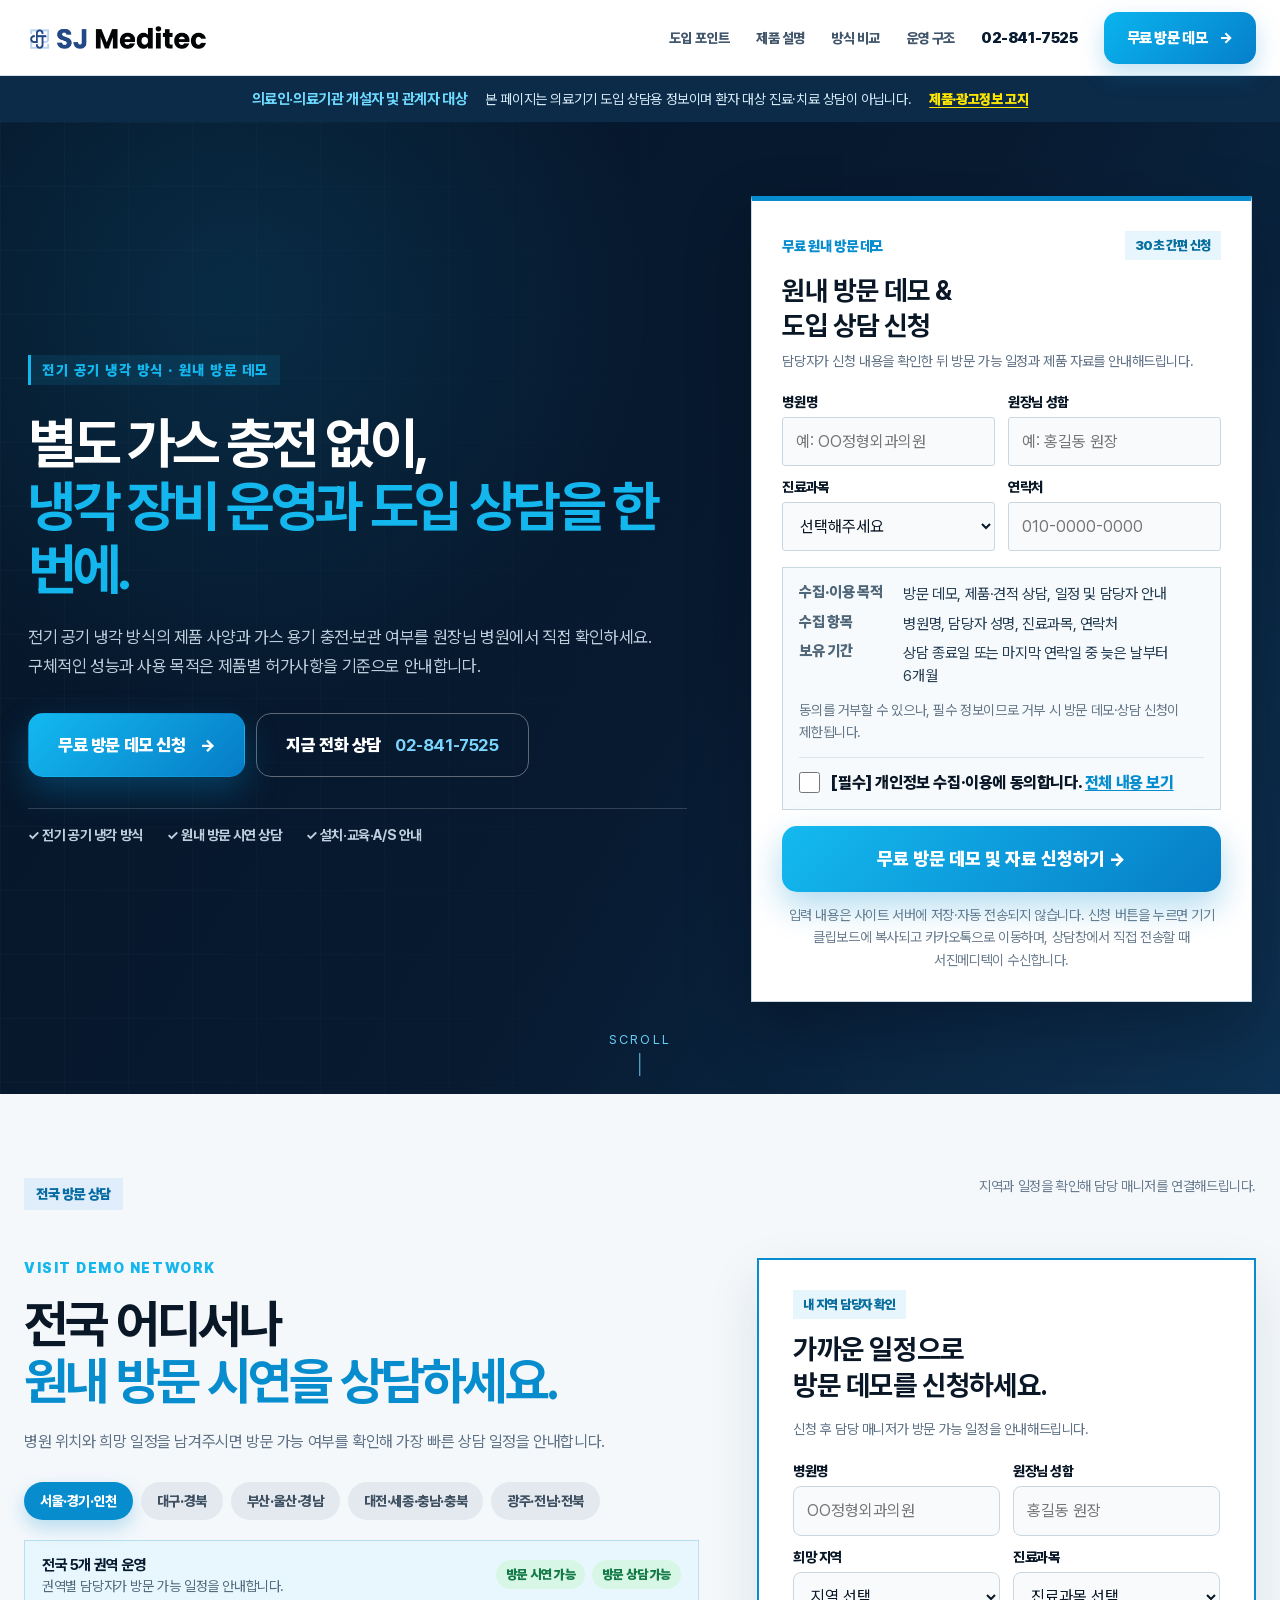
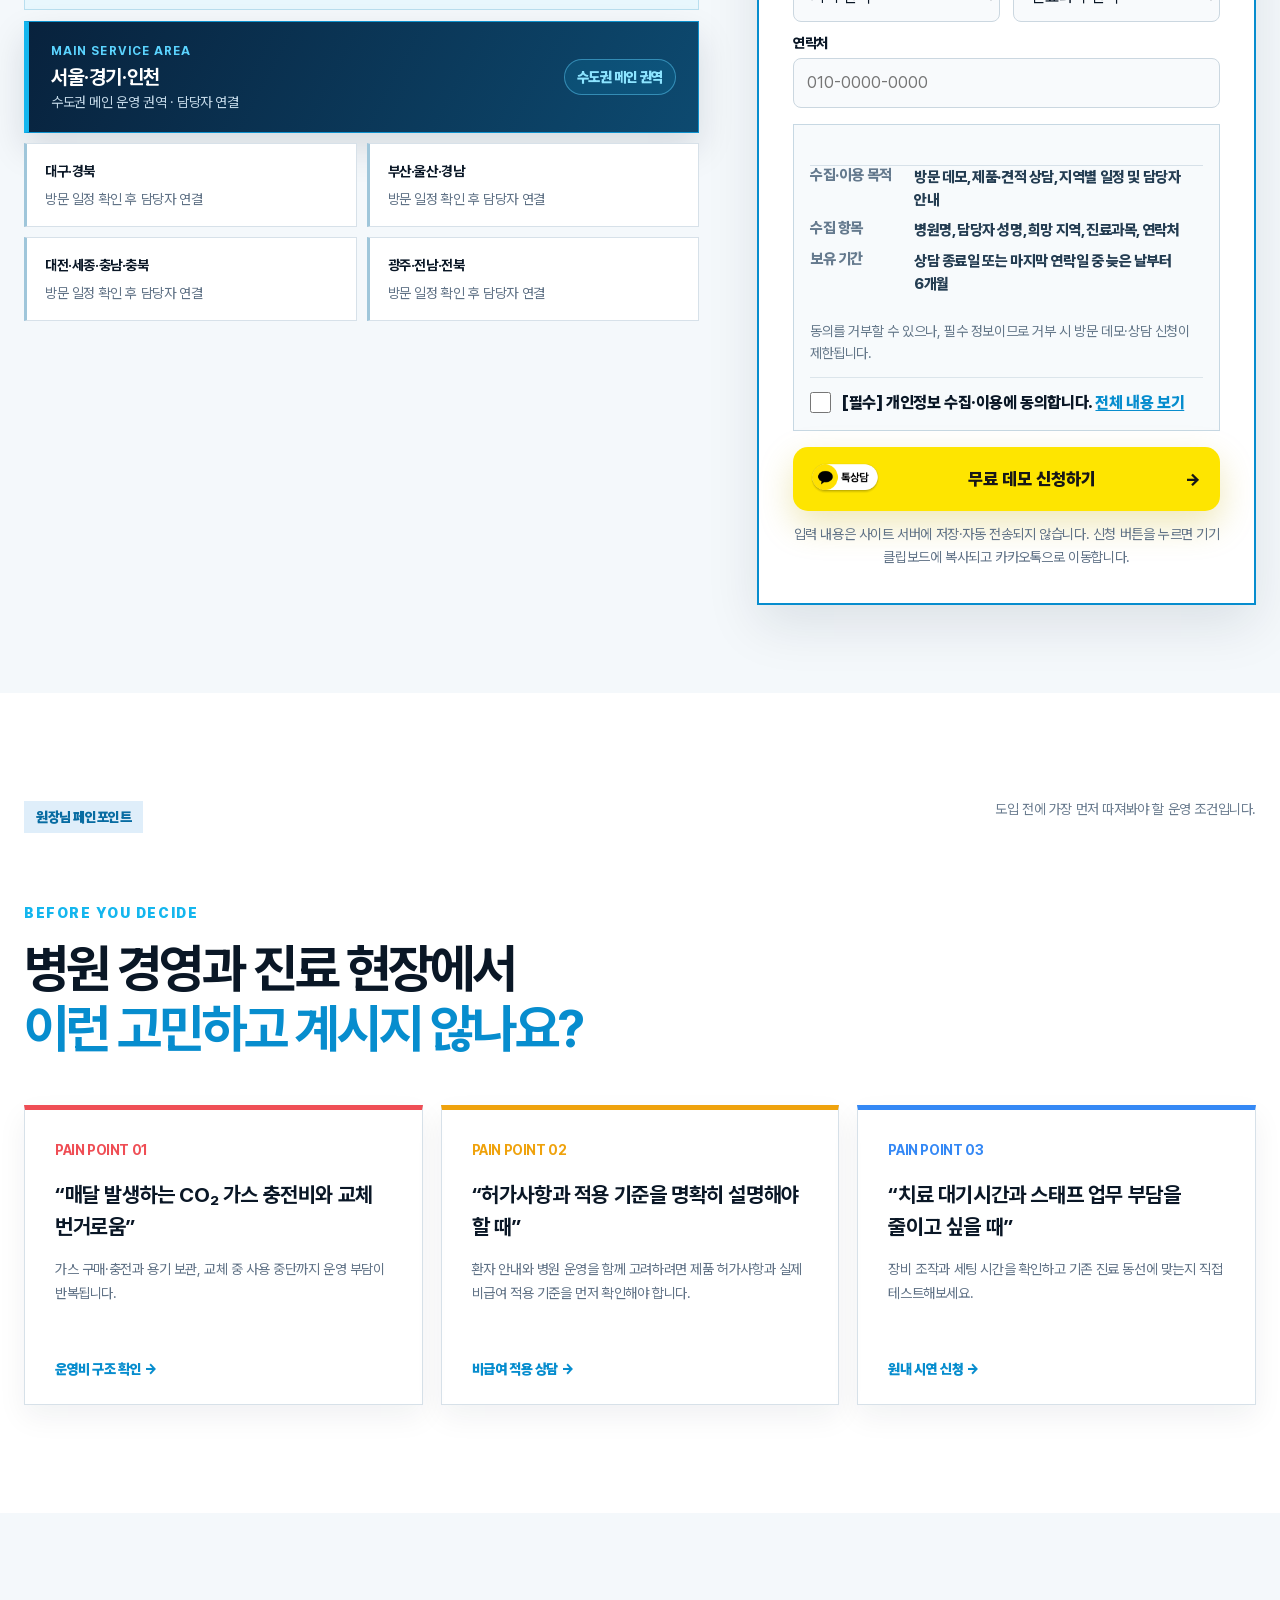
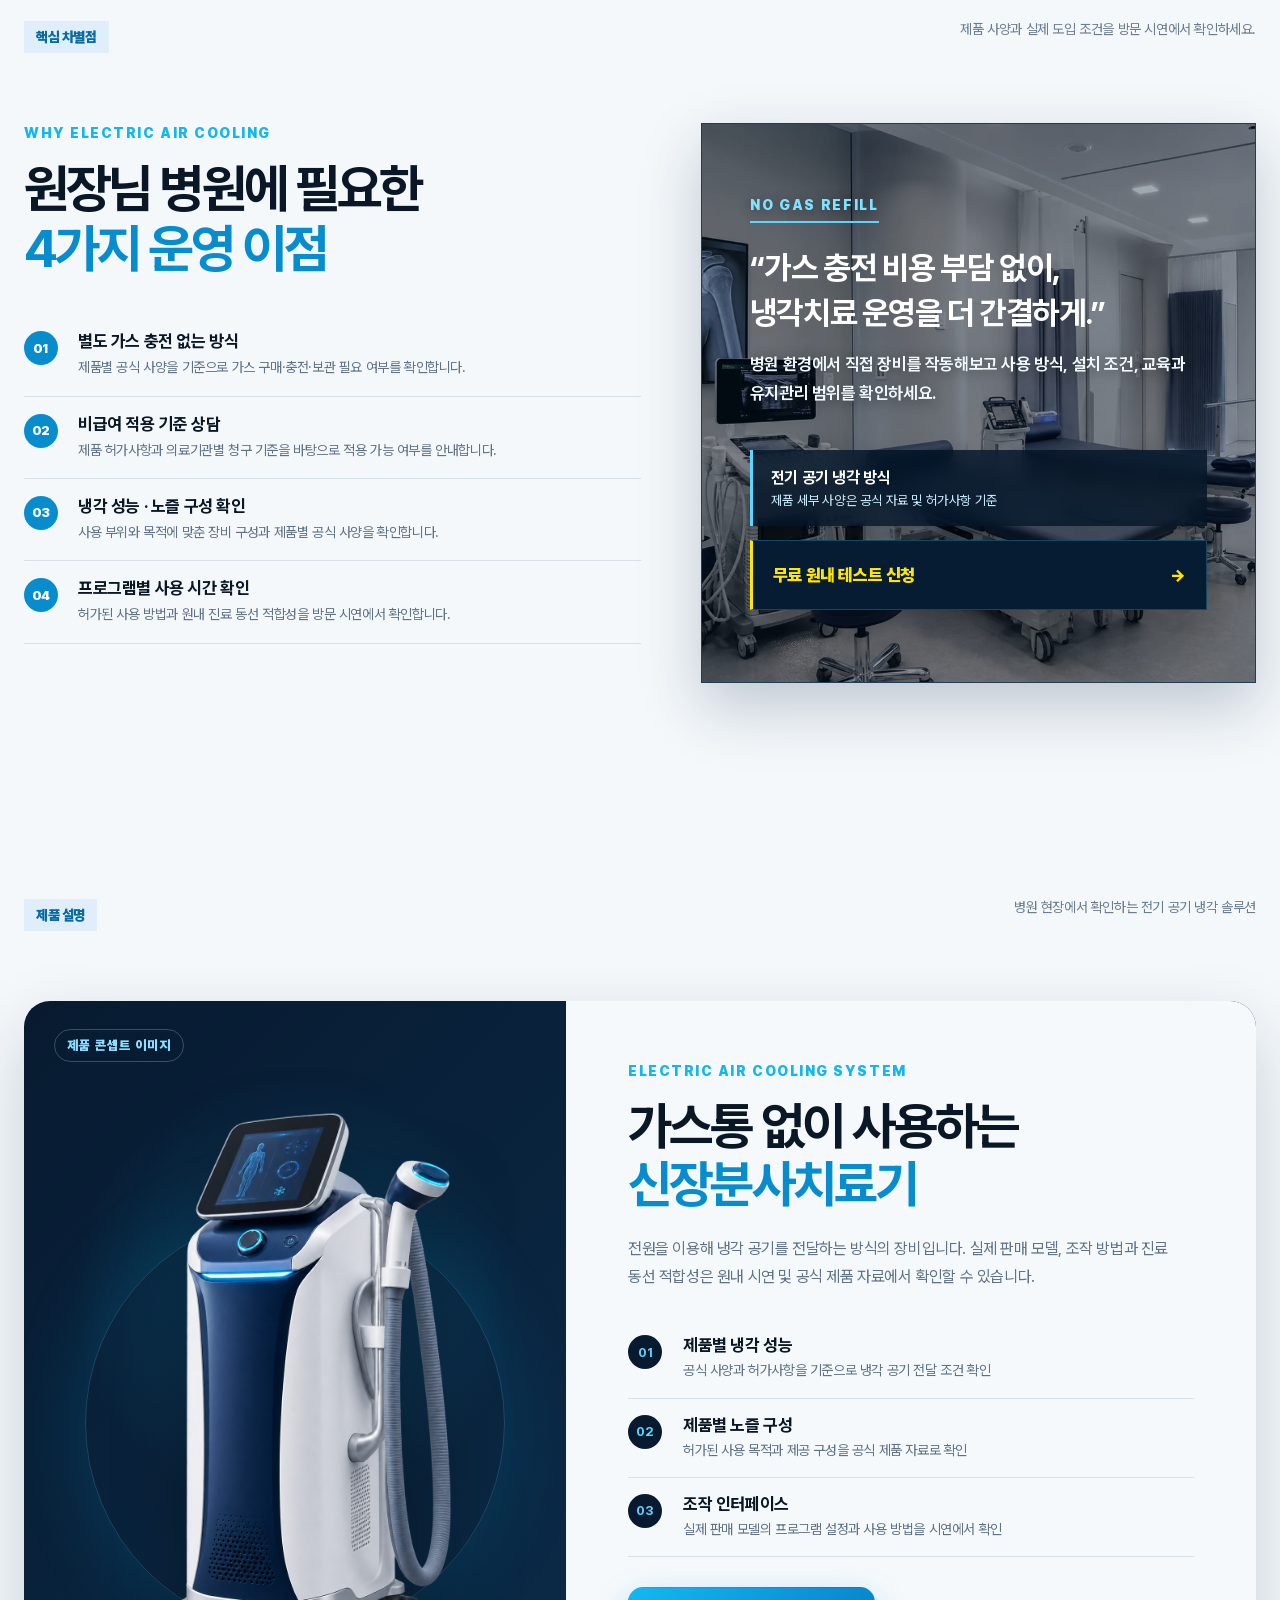
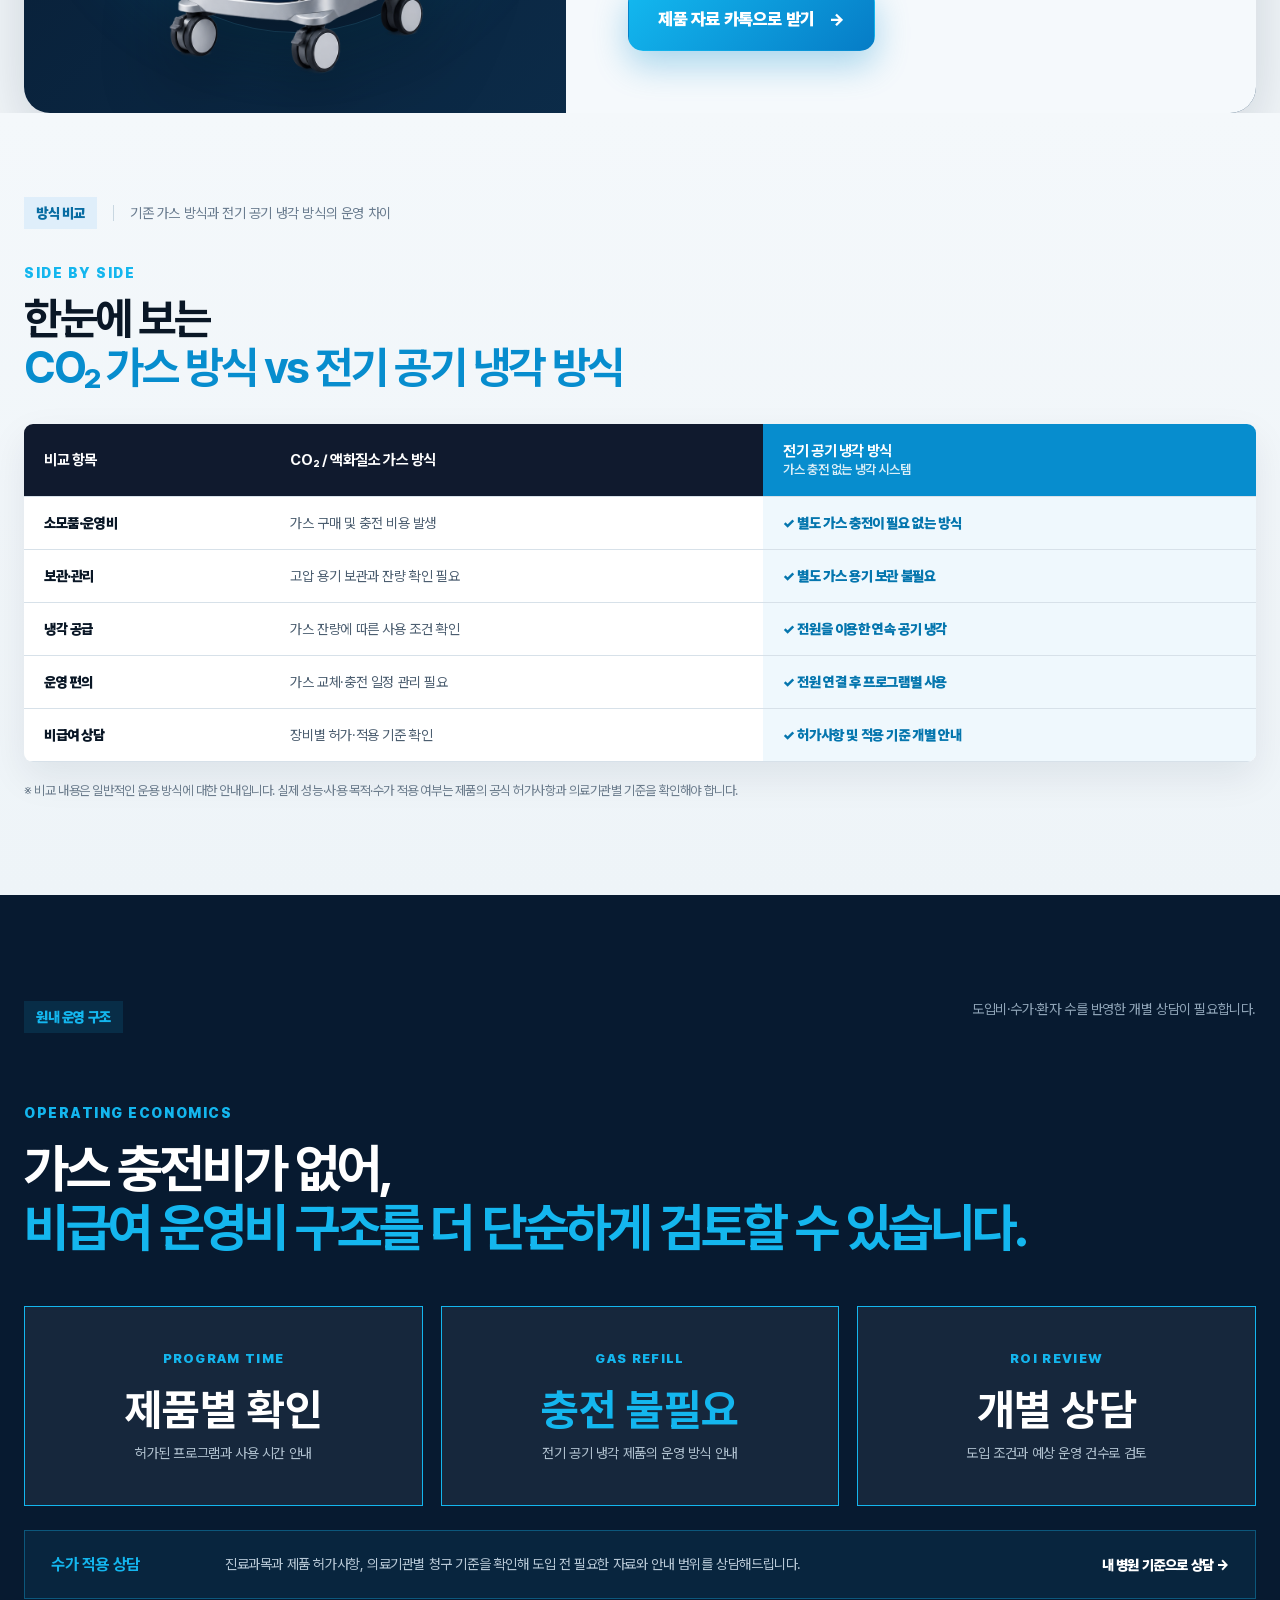
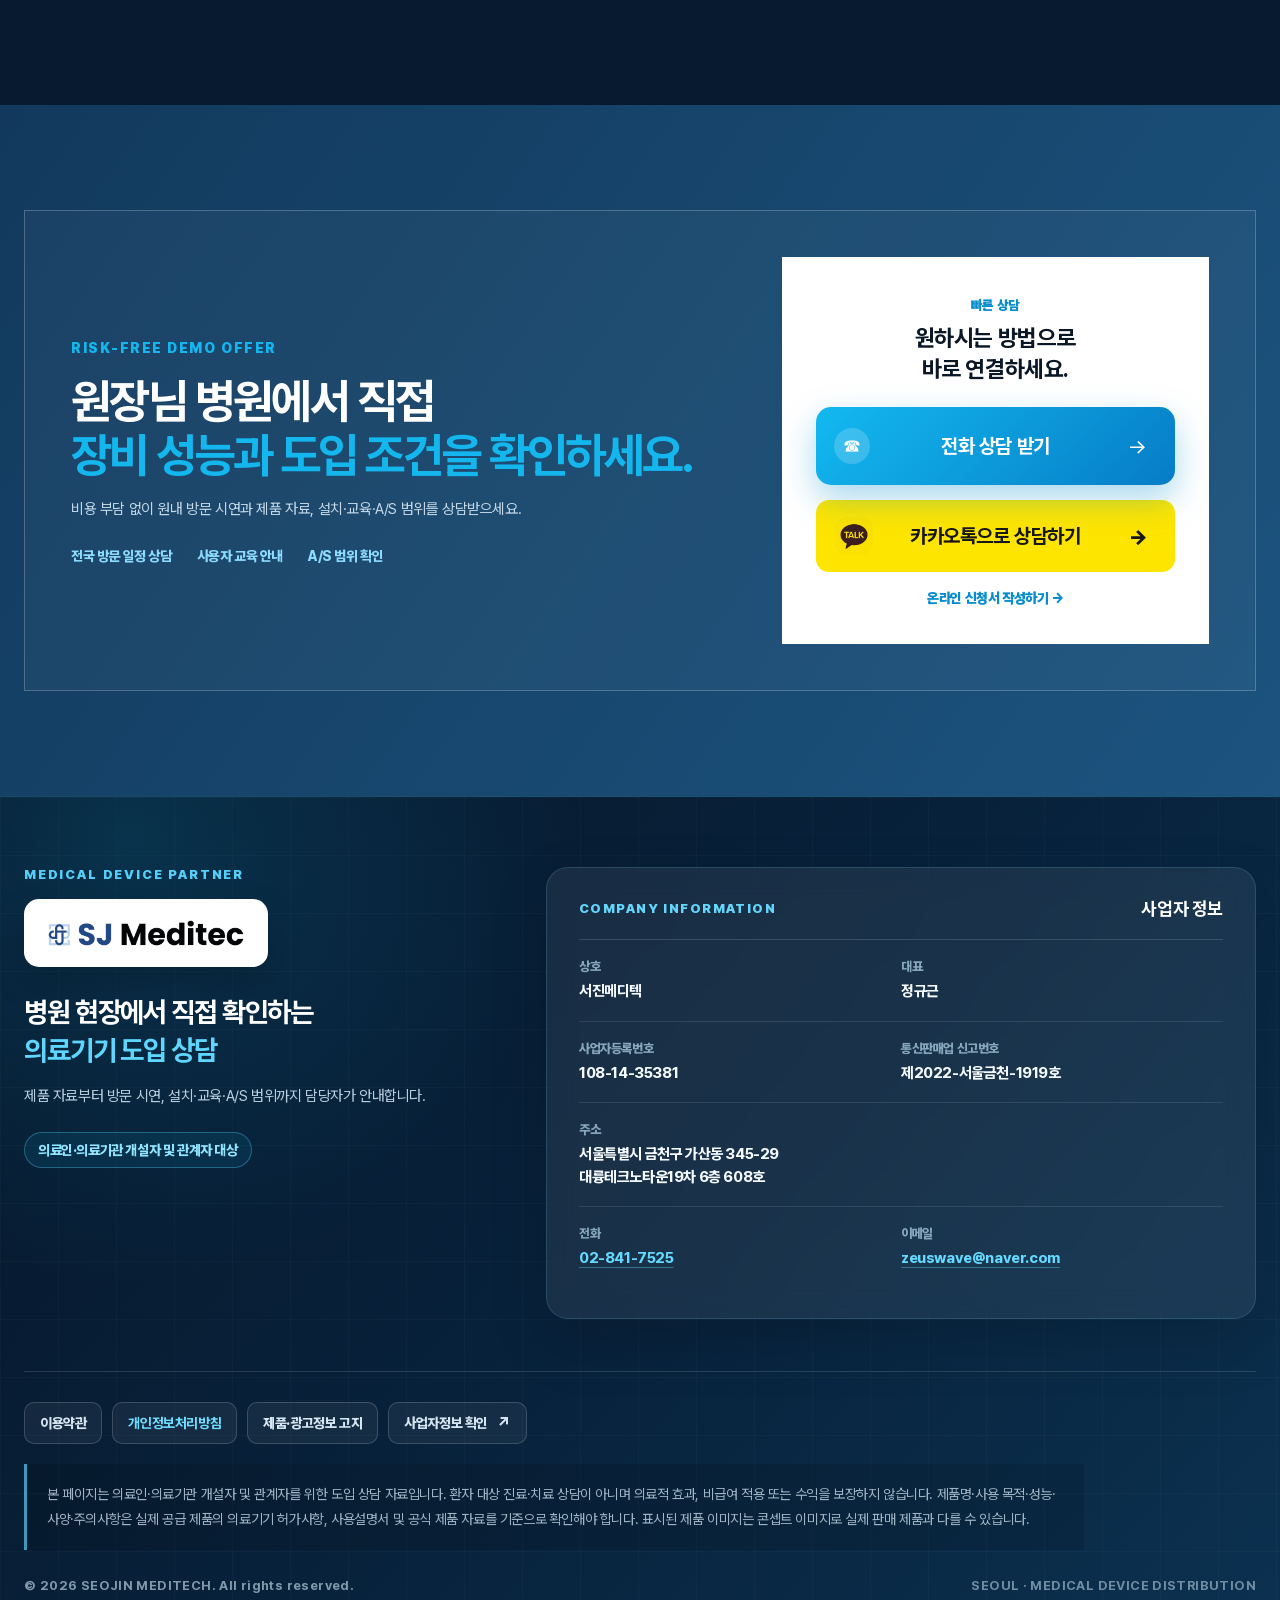
==== index.html @ 141e70c3 "Redesign compliance footer" ====
<!doctype html>
<html lang="ko">
<head>
  <meta charset="utf-8">
  <meta name="viewport" content="width=device-width, initial-scale=1">
  <meta name="referrer" content="no-referrer">
  <meta name="description" content="서진메디텍 신장분사치료기 원내 방문 데모 및 의료기기 도입 상담. 전기 공기 냉각 방식의 제품 사양과 도입 조건을 병원에서 직접 확인하세요.">
  <meta name="theme-color" content="#071a30">
  <title>신장분사치료기 방문 데모 | 서진메디텍</title>
  <link rel="icon" href="assets/logo-mark.png" type="image/png">
  <link rel="stylesheet" href="styles-v2.css?v=20260827-20">
  <script type="application/ld+json">
  {
    "@context": "https://schema.org",
    "@type": "Organization",
    "name": "서진메디텍",
    "alternateName": "SJ Meditec",
    "telephone": "+82-2-841-7525",
    "email": "zeuswave@naver.com",
    "address": {
      "@type": "PostalAddress",
      "streetAddress": "가산동 345-29, 대륭테크노타운19차 6층 608호",
      "addressLocality": "금천구",
      "addressRegion": "서울특별시",
      "addressCountry": "KR"
    }
  }
  </script>
</head>
<body>
  <div class="scroll-progress" aria-hidden="true"><span></span></div>

  <header class="topbar">
    <a class="brand" href="#top" aria-label="서진메디텍 홈">
      <img class="brand-logo" src="assets/logo-horizontal.png" alt="SJ Meditec 서진메디텍">
    </a>
    <nav aria-label="주요 메뉴">
      <a href="#benefit">도입 포인트</a>
      <a href="#product">제품 설명</a>
      <a href="#compare">방식 비교</a>
      <a href="#profit">운영 구조</a>
    </nav>
    <a class="top-phone" href="tel:028417525">02-841-7525</a>
    <a class="top-cta attention-cta quote-link" href="#quote">무료 방문 데모 <span>→</span></a>
  </header>

  <div class="audience-notice" role="note">
    <strong>의료인·의료기관 개설자 및 관계자 대상</strong>
    <span>본 페이지는 의료기기 도입 상담용 정보이며 환자 대상 진료·치료 상담이 아닙니다.</span>
    <a href="advertising-disclosure.html">제품·광고정보 고지</a>
  </div>

  <aside class="quick-rail" aria-label="빠른 상담">
    <p>QUICK CONTACT</p>
    <a class="quick-demo attention-cta quote-link" href="#quote"><span class="quick-icon">↗</span><strong>무료 데모<br>신청하기</strong><small>30초 간편 신청</small></a>
    <div class="quick-actions">
      <a href="tel:028417525"><span class="quick-action-icon" aria-hidden="true">☎</span><span class="quick-action-copy"><b>전화 상담 받기</b></span><i aria-hidden="true">›</i></a>
      <a class="kakao-link" href="https://pf.kakao.com/_xojxkbxj/chat" target="_blank" rel="noopener noreferrer"><img src="assets/kakaotalk-symbol.png" alt=""><span class="quick-action-copy"><b>카톡 상담하기</b><small>빠른 1:1 상담</small></span><i aria-hidden="true">›</i></a>
    </div>
    <a class="rail-top" href="#top"><span>↑</span><b>맨 위로</b></a>
  </aside>

  <main>
    <section class="hero" id="top">
      <div class="hero-inner">
        <div class="hero-copy reveal">
          <p class="eyebrow">전기 공기 냉각 방식 · 원내 방문 데모</p>
          <h1>별도 가스 충전 없이,<br><em>냉각 장비 운영과 도입 상담을 한 번에.</em></h1>
          <p class="hero-sub">전기 공기 냉각 방식의 제품 사양과 가스 용기 충전·보관 여부를 원장님 병원에서 직접 확인하세요. 구체적인 성능과 사용 목적은 제품별 허가사항을 기준으로 안내합니다.</p>
          <div class="hero-actions">
            <a class="button button-primary attention-cta quote-link" href="#quote">무료 방문 데모 신청 <span>→</span></a>
            <a class="button button-ghost" href="tel:028417525">지금 전화 상담 <strong>02-841-7525</strong></a>
          </div>
          <div class="trust-row" aria-label="제품 및 상담 특징">
            <span>✓ 전기 공기 냉각 방식</span>
            <span>✓ 원내 방문 시연 상담</span>
            <span>✓ 설치·교육·A/S 안내</span>
          </div>
        </div>

        <form class="quote-card lead-form reveal" id="quote" novalidate onsubmit="return false">
          <div class="quote-head">
            <p>무료 원내 방문 데모</p>
            <span>30초 간편 신청</span>
          </div>
          <h2>원내 방문 데모 &amp;<br>도입 상담 신청</h2>
          <p class="quote-sub">담당자가 신청 내용을 확인한 뒤 방문 가능 일정과 제품 자료를 안내해드립니다.</p>
          <div class="form-grid">
            <label><span>병원명</span><input name="clinic" autocomplete="organization" placeholder="예: OO정형외과의원" required></label>
            <label><span>원장님 성함</span><input name="director" autocomplete="name" placeholder="예: 홍길동 원장" required></label>
            <label><span>진료과목</span><select name="department" required><option value="">선택해주세요</option><option>정형외과</option><option>마취통증의학과</option><option>재활의학과</option><option>신경외과</option><option>한의원</option><option>기타</option></select></label>
            <label><span>연락처</span><input name="phone" inputmode="tel" autocomplete="tel" placeholder="010-0000-0000" required></label>
          </div>
          <div class="consent-panel" id="hero-consent-detail">
            <dl>
              <dt>수집·이용 목적</dt><dd>방문 데모, 제품·견적 상담, 일정 및 담당자 안내</dd>
              <dt>수집 항목</dt><dd>병원명, 담당자 성명, 진료과목, 연락처</dd>
              <dt>보유 기간</dt><dd>상담 종료일 또는 마지막 연락일 중 늦은 날부터 6개월</dd>
            </dl>
            <p class="consent-refusal">동의를 거부할 수 있으나, 필수 정보이므로 거부 시 방문 데모·상담 신청이 제한됩니다.</p>
            <label class="consent"><input type="checkbox" name="consent" required aria-describedby="hero-consent-detail"><span>[필수] 개인정보 수집·이용에 동의합니다. <a href="privacy.html#collection-consent" target="_blank" rel="noopener noreferrer">전체 내용 보기</a></span></label>
          </div>
          <button class="attention-cta" type="submit">무료 방문 데모 및 자료 신청하기 <span>→</span></button>
          <p class="form-note">입력 내용은 사이트 서버에 저장·자동 전송되지 않습니다. 신청 버튼을 누르면 기기 클립보드에 복사되고 카카오톡으로 이동하며, 상담창에서 직접 전송할 때 서진메디텍이 수신합니다.</p>
          <div class="form-message" role="status" aria-live="polite"></div>
        </form>
      </div>
      <a class="scroll-cue" href="#network"><span>SCROLL</span><i></i></a>
    </section>

    <section class="network section" id="network">
      <div class="section-topline reveal">
        <p>전국 방문 상담</p>
        <span>지역과 일정을 확인해 담당 매니저를 연결해드립니다.</span>
      </div>
      <div class="network-grid">
        <div class="network-copy reveal">
          <p class="section-kicker">VISIT DEMO NETWORK</p>
          <h2>전국 어디서나<br><em>원내 방문 시연을 상담하세요.</em></h2>
          <p>병원 위치와 희망 일정을 남겨주시면 방문 가능 여부를 확인해 가장 빠른 상담 일정을 안내합니다.</p>
          <div class="region-tabs" aria-label="상담 가능 지역">
            <span class="active">서울·경기·인천</span><span>대구·경북</span><span>부산·울산·경남</span><span>대전·세종·충남·충북</span><span>광주·전남·전북</span>
          </div>
          <div class="region-capability">
            <div><strong>전국 5개 권역 운영</strong><small>권역별 담당자가 방문 가능 일정을 안내합니다.</small></div>
            <p><span>방문 시연 가능</span><span>방문 상담 가능</span></p>
          </div>
          <div class="region-list">
            <article class="featured"><div><b>MAIN SERVICE AREA</b><strong>서울·경기·인천</strong><small>수도권 메인 운영 권역 · 담당자 연결</small></div><span>수도권 메인 권역</span></article>
            <article><strong>대구·경북</strong><small>방문 일정 확인 후 담당자 연결</small></article>
            <article><strong>부산·울산·경남</strong><small>방문 일정 확인 후 담당자 연결</small></article>
            <article><strong>대전·세종·충남·충북</strong><small>방문 일정 확인 후 담당자 연결</small></article>
            <article><strong>광주·전남·전북</strong><small>방문 일정 확인 후 담당자 연결</small></article>
          </div>
        </div>
        <form class="network-card network-form lead-form reveal" id="regional-quote" novalidate onsubmit="return false">
          <span class="card-badge">내 지역 담당자 확인</span>
          <h3>가까운 일정으로<br>방문 데모를 신청하세요.</h3>
          <p>신청 후 담당 매니저가 방문 가능 일정을 안내해드립니다.</p>
          <div class="network-form-grid">
            <label><span>병원명</span><input name="clinic" autocomplete="organization" placeholder="OO정형외과의원" required></label>
            <label><span>원장님 성함</span><input name="director" autocomplete="name" placeholder="홍길동 원장" required></label>
            <label><span>희망 지역</span><select name="region" required><option value="">지역 선택</option><option>서울·경기·인천</option><option>대구·경북</option><option>부산·울산·경남</option><option>대전·세종·충남·충북</option><option>광주·전남·전북</option><option>기타 지역</option></select></label>
            <label><span>진료과목</span><select name="department" required><option value="">진료과목 선택</option><option>정형외과</option><option>마취통증의학과</option><option>재활의학과</option><option>신경외과</option><option>한의원</option><option>기타</option></select></label>
            <label class="network-phone"><span>연락처</span><input name="phone" inputmode="tel" autocomplete="tel" placeholder="010-0000-0000" required></label>
          </div>
          <div class="consent-panel" id="region-consent-detail">
            <dl>
              <dt>수집·이용 목적</dt><dd>방문 데모, 제품·견적 상담, 지역별 일정 및 담당자 안내</dd>
              <dt>수집 항목</dt><dd>병원명, 담당자 성명, 희망 지역, 진료과목, 연락처</dd>
              <dt>보유 기간</dt><dd>상담 종료일 또는 마지막 연락일 중 늦은 날부터 6개월</dd>
            </dl>
            <p class="consent-refusal">동의를 거부할 수 있으나, 필수 정보이므로 거부 시 방문 데모·상담 신청이 제한됩니다.</p>
            <label class="consent"><input type="checkbox" name="consent" required aria-describedby="region-consent-detail"><span>[필수] 개인정보 수집·이용에 동의합니다. <a href="privacy.html#collection-consent" target="_blank" rel="noopener noreferrer">전체 내용 보기</a></span></label>
          </div>
          <button class="attention-cta" type="submit"><img src="assets/kakaotalk-channel-official.png" alt="카카오톡 채널 톡상담"><strong>무료 데모 신청하기</strong><span>→</span></button>
          <p class="form-note">입력 내용은 사이트 서버에 저장·자동 전송되지 않습니다. 신청 버튼을 누르면 기기 클립보드에 복사되고 카카오톡으로 이동합니다.</p>
          <div class="form-message" role="status" aria-live="polite"></div>
        </form>
      </div>
    </section>

    <section class="pain section" id="pain">
      <div class="section-topline reveal">
        <p>원장님 페인포인트</p>
        <span>도입 전에 가장 먼저 따져봐야 할 운영 조건입니다.</span>
      </div>
      <div class="section-heading reveal">
        <p class="section-kicker">BEFORE YOU DECIDE</p>
        <h2>병원 경영과 진료 현장에서<br><em>이런 고민하고 계시지 않나요?</em></h2>
      </div>
      <div class="pain-grid">
        <article class="reveal red"><b>PAIN POINT 01</b><h3>“매달 발생하는 CO₂ 가스 충전비와 교체 번거로움”</h3><p>가스 구매·충전과 용기 보관, 교체 중 사용 중단까지 운영 부담이 반복됩니다.</p><a class="quote-link" href="#quote">운영비 구조 확인 →</a></article>
        <article class="reveal amber"><b>PAIN POINT 02</b><h3>“허가사항과 적용 기준을 명확히 설명해야 할 때”</h3><p>환자 안내와 병원 운영을 함께 고려하려면 제품 허가사항과 실제 비급여 적용 기준을 먼저 확인해야 합니다.</p><a class="quote-link" href="#quote">비급여 적용 상담 →</a></article>
        <article class="reveal blue"><b>PAIN POINT 03</b><h3>“치료 대기시간과 스태프 업무 부담을 줄이고 싶을 때”</h3><p>장비 조작과 세팅 시간을 확인하고 기존 진료 동선에 맞는지 직접 테스트해보세요.</p><a class="quote-link" href="#quote">원내 시연 신청 →</a></article>
      </div>
    </section>

    <section class="benefit section" id="benefit">
      <div class="section-topline reveal">
        <p>핵심 차별점</p>
        <span>제품 사양과 실제 도입 조건을 방문 시연에서 확인하세요.</span>
      </div>
      <div class="benefit-grid">
        <div class="benefit-copy reveal">
          <p class="section-kicker">WHY ELECTRIC AIR COOLING</p>
          <h2>원장님 병원에 필요한<br><em>4가지 운영 이점</em></h2>
          <ul>
            <li><span>01</span><div><strong>별도 가스 충전 없는 방식</strong><p>제품별 공식 사양을 기준으로 가스 구매·충전·보관 필요 여부를 확인합니다.</p></div></li>
            <li><span>02</span><div><strong>비급여 적용 기준 상담</strong><p>제품 허가사항과 의료기관별 청구 기준을 바탕으로 적용 가능 여부를 안내합니다.</p></div></li>
            <li><span>03</span><div><strong>냉각 성능 · 노즐 구성 확인</strong><p>사용 부위와 목적에 맞춘 장비 구성과 제품별 공식 사양을 확인합니다.</p></div></li>
            <li><span>04</span><div><strong>프로그램별 사용 시간 확인</strong><p>허가된 사용 방법과 원내 진료 동선 적합성을 방문 시연에서 확인합니다.</p></div></li>
          </ul>
        </div>
        <div class="benefit-banner reveal">
          <span>NO GAS REFILL</span>
          <h3>“가스 충전 비용 부담 없이,<br>냉각치료 운영을 더 간결하게.”</h3>
          <p>병원 환경에서 직접 장비를 작동해보고 사용 방식, 설치 조건, 교육과 유지관리 범위를 확인하세요.</p>
          <div><strong>전기 공기 냉각 방식</strong><small>제품 세부 사양은 공식 자료 및 허가사항 기준</small></div>
          <a class="button button-white attention-cta quote-link" href="#quote">무료 원내 테스트 신청 <span>→</span></a>
        </div>
      </div>
    </section>

    <section class="product section" id="product">
      <div class="section-topline reveal">
        <p>제품 설명</p>
        <span>병원 현장에서 확인하는 전기 공기 냉각 솔루션</span>
      </div>
      <div class="product-stage">
        <div class="product-visual reveal">
          <span>제품 콘셉트 이미지</span>
          <img src="assets/concept-cryo-device-v1.png" alt="실제 판매 제품이 아닌 신장분사치료기 콘셉트 이미지">
          <div class="product-orbit" aria-hidden="true"></div>
        </div>
        <div class="product-copy reveal">
          <p class="section-kicker">ELECTRIC AIR COOLING SYSTEM</p>
          <h2>가스통 없이 사용하는<br><em>신장분사치료기</em></h2>
          <p class="product-lead">전원을 이용해 냉각 공기를 전달하는 방식의 장비입니다. 실제 판매 모델, 조작 방법과 진료 동선 적합성은 원내 시연 및 공식 제품 자료에서 확인할 수 있습니다.</p>
          <div class="product-points">
            <article><b>01</b><div><strong>제품별 냉각 성능</strong><p>공식 사양과 허가사항을 기준으로 냉각 공기 전달 조건 확인</p></div></article>
            <article><b>02</b><div><strong>제품별 노즐 구성</strong><p>허가된 사용 목적과 제공 구성을 공식 제품 자료로 확인</p></div></article>
            <article><b>03</b><div><strong>조작 인터페이스</strong><p>실제 판매 모델의 프로그램 설정과 사용 방법을 시연에서 확인</p></div></article>
          </div>
          <a class="button button-primary attention-cta kakao-link" href="https://pf.kakao.com/_xojxkbxj/chat" target="_blank" rel="noopener noreferrer">제품 자료 카톡으로 받기 <span>→</span></a>
        </div>
      </div>
    </section>

    <section class="compare section" id="compare">
      <div class="section-topline reveal">
        <p>방식 비교</p>
        <span>기존 가스 방식과 전기 공기 냉각 방식의 운영 차이</span>
      </div>
      <div class="section-heading reveal">
        <p class="section-kicker">SIDE BY SIDE</p>
        <h2>한눈에 보는<br><em>CO₂ 가스 방식 vs 전기 공기 냉각 방식</em></h2>
      </div>
      <div class="comparison-table reveal" role="region" aria-label="냉각 방식 비교표" tabindex="0">
        <table>
          <thead><tr><th>비교 항목</th><th>CO₂ / 액화질소 가스 방식</th><th>전기 공기 냉각 방식<br><small>가스 충전 없는 냉각 시스템</small></th></tr></thead>
          <tbody>
            <tr><th>소모품·운영비</th><td>가스 구매 및 충전 비용 발생</td><td>✓ 별도 가스 충전이 필요 없는 방식</td></tr>
            <tr><th>보관·관리</th><td>고압 용기 보관과 잔량 확인 필요</td><td>✓ 별도 가스 용기 보관 불필요</td></tr>
            <tr><th>냉각 공급</th><td>가스 잔량에 따른 사용 조건 확인</td><td>✓ 전원을 이용한 연속 공기 냉각</td></tr>
            <tr><th>운영 편의</th><td>가스 교체·충전 일정 관리 필요</td><td>✓ 전원 연결 후 프로그램별 사용</td></tr>
            <tr><th>비급여 상담</th><td>장비별 허가·적용 기준 확인</td><td>✓ 허가사항 및 적용 기준 개별 안내</td></tr>
          </tbody>
        </table>
      </div>
      <p class="evidence-note">※ 비교 내용은 일반적인 운용 방식에 대한 안내입니다. 실제 성능·사용 목적·수가 적용 여부는 제품의 공식 허가사항과 의료기관별 기준을 확인해야 합니다.</p>
    </section>

    <section class="profit" id="profit">
      <div class="profit-inner">
        <div class="section-topline reveal">
          <p>원내 운영 구조</p>
          <span>도입비·수가·환자 수를 반영한 개별 상담이 필요합니다.</span>
        </div>
        <p class="section-kicker reveal">OPERATING ECONOMICS</p>
        <h2 class="reveal">가스 충전비가 없어,<br><em>비급여 운영비 구조를 더 단순하게 검토할 수 있습니다.</em></h2>
        <div class="profit-cards">
          <article class="reveal"><span>PROGRAM TIME</span><strong>제품별 확인</strong><p>허가된 프로그램과 사용 시간 안내</p></article>
          <article class="reveal"><span>GAS REFILL</span><strong>충전 불필요</strong><p>전기 공기 냉각 제품의 운영 방식 안내</p></article>
          <article class="reveal"><span>ROI REVIEW</span><strong>개별 상담</strong><p>도입 조건과 예상 운영 건수로 검토</p></article>
        </div>
        <div class="profit-note reveal"><strong>수가 적용 상담</strong><p>진료과목과 제품 허가사항, 의료기관별 청구 기준을 확인해 도입 전 필요한 자료와 안내 범위를 상담해드립니다.</p><a class="quote-link" href="#quote">내 병원 기준으로 상담 →</a></div>
      </div>
    </section>

    <section class="final-cta" id="contact">
      <div class="final-inner reveal">
        <div>
          <p class="section-kicker">RISK-FREE DEMO OFFER</p>
          <h2>원장님 병원에서 직접<br><em>장비 성능과 도입 조건을 확인하세요.</em></h2>
          <p>비용 부담 없이 원내 방문 시연과 제품 자료, 설치·교육·A/S 범위를 상담받으세요.</p>
          <div class="final-meta"><span>전국 방문 일정 상담</span><span>사용자 교육 안내</span><span>A/S 범위 확인</span></div>
        </div>
        <div class="final-contact">
          <small>빠른 상담</small>
          <h3>원하시는 방법으로<br>바로 연결하세요.</h3>
          <a class="phone-button attention-cta" href="tel:028417525"><span class="contact-icon" aria-hidden="true">☎</span><span class="contact-copy"><strong>전화 상담 받기</strong></span><i aria-hidden="true">→</i></a>
          <a class="kakao-button kakao-link" href="https://pf.kakao.com/_xojxkbxj/chat" target="_blank" rel="noopener noreferrer"><img src="assets/kakaotalk-symbol.png" alt=""><span class="contact-copy"><strong>카카오톡으로 상담하기</strong></span><i aria-hidden="true">→</i></a>
          <a class="text-link quote-link" href="#quote">온라인 신청서 작성하기 →</a>
        </div>
      </div>
    </section>
  </main>

  <footer>
    <div class="footer-inner">
      <div class="footer-main">
        <div class="footer-identity">
          <p class="footer-kicker">MEDICAL DEVICE PARTNER</p>
          <div class="footer-logo-panel"><img src="assets/logo-horizontal.png" alt="SJ Meditec 서진메디텍"></div>
          <h2>병원 현장에서 직접 확인하는<br><em>의료기기 도입 상담</em></h2>
          <p>제품 자료부터 방문 시연, 설치·교육·A/S 범위까지 담당자가 안내합니다.</p>
          <span class="footer-audience">의료인·의료기관 개설자 및 관계자 대상</span>
        </div>
        <div class="footer-company-card">
          <div class="footer-card-head"><span>COMPANY INFORMATION</span><strong>사업자 정보</strong></div>
          <dl class="company-info">
            <div><dt>상호</dt><dd>서진메디텍</dd></div>
            <div><dt>대표</dt><dd>정규근</dd></div>
            <div><dt>사업자등록번호</dt><dd>108-14-35381</dd></div>
            <div><dt>통신판매업 신고번호</dt><dd>제2022-서울금천-1919호</dd></div>
            <div class="company-address"><dt>주소</dt><dd>서울특별시 금천구 가산동 345-29<br>대륭테크노타운19차 6층 608호</dd></div>
            <div><dt>전화</dt><dd><a href="tel:028417525">02-841-7525</a></dd></div>
            <div><dt>이메일</dt><dd><a href="mailto:zeuswave@naver.com">zeuswave@naver.com</a></dd></div>
          </dl>
        </div>
      </div>
      <div class="footer-legal">
        <nav class="footer-links" aria-label="정책 및 사업자정보">
          <a href="terms.html">이용약관</a>
          <a href="privacy.html"><strong>개인정보처리방침</strong></a>
          <a href="advertising-disclosure.html">제품·광고정보 고지</a>
          <a href="https://www.ftc.go.kr/www/selectBizCommList.do?key=254" target="_blank" rel="noopener noreferrer">사업자정보 확인 <span>↗</span></a>
        </nav>
        <p class="legal-note">본 페이지는 의료인·의료기관 개설자 및 관계자를 위한 도입 상담 자료입니다. 환자 대상 진료·치료 상담이 아니며 의료적 효과, 비급여 적용 또는 수익을 보장하지 않습니다. 제품명·사용 목적·성능·사양·주의사항은 실제 공급 제품의 의료기기 허가사항, 사용설명서 및 공식 제품 자료를 기준으로 확인해야 합니다. 표시된 제품 이미지는 콘셉트 이미지로 실제 판매 제품과 다를 수 있습니다.</p>
      </div>
      <div class="footer-bottom"><p class="copyright">© 2026 SEOJIN MEDITECH. All rights reserved.</p><p>SEOUL · MEDICAL DEVICE DISTRIBUTION</p></div>
    </div>
  </footer>

  <nav class="mobile-cta" aria-label="모바일 빠른 상담">
    <a class="mobile-call" href="tel:028417525"><span>전화 바로 연결</span><b>전화 상담 받기</b></a>
    <a class="mobile-quote attention-cta quote-link" href="#quote"><span>30초 간편 신청</span><b>무료 데모 신청하기 →</b></a>
  </nav>

  <script src="script.js?v=20260827-17"></script>
</body>
</html>
---- styles-v2.css ----
@font-face {
  font-family: "Pretendard Variable";
  src: url("assets/PretendardVariable.woff2") format("woff2-variations");
  font-weight: 45 920;
  font-style: normal;
  font-display: swap;
}

:root {
  --navy: #071a30;
  --navy-2: #0d2a47;
  --navy-3: #173f65;
  --blue: #078dce;
  --blue-2: #14b6ee;
  --blue-soft: #e7f5fc;
  --ice: #f4f8fb;
  --paper: #fff;
  --ink: #0a1726;
  --muted: #607286;
  --line: #d7e1e9;
  --red: #ef4e55;
  --amber: #efa20c;
  --max: 1240px;
}

* { box-sizing: border-box; }
html { scroll-behavior: smooth; }
body {
  margin: 0;
  overflow-x: hidden;
  background: var(--ice);
  color: var(--ink);
  font-family: "Pretendard Variable", Pretendard, -apple-system, BlinkMacSystemFont, "Noto Sans KR", "Malgun Gothic", sans-serif;
  letter-spacing: -.025em;
  word-break: keep-all;
}
a { color: inherit; text-decoration: none; }
button, input, select { font: inherit; }
.scroll-progress { position: fixed; z-index: 1000; inset: 0 0 auto; height: 3px; }
.scroll-progress span { display: block; width: 0; height: 100%; background: var(--blue-2); }

.topbar {
  position: sticky;
  z-index: 100;
  top: 0;
  height: 76px;
  display: flex;
  align-items: center;
  gap: 26px;
  padding: 0 max(24px, calc((100vw - var(--max)) / 2));
  background: rgba(255,255,255,.97);
  border-bottom: 1px solid var(--line);
  backdrop-filter: blur(14px);
  transition: height .25s, box-shadow .25s, background .25s;
}
.is-scrolled .topbar { height: 68px; background: rgba(255,255,255,.92); box-shadow: 0 12px 35px rgba(7,26,48,.1); }
.brand { display: flex; align-items: center; margin-right: auto; }
.brand-logo { display: block; width: 188px; height: auto; }
.topbar nav { display: flex; gap: 26px; font-size: 14px; font-weight: 800; color: #42566c; }
.topbar nav a, .top-phone { transition: color .2s; }
.topbar nav a:hover, .top-phone:hover { color: var(--blue); }
.top-phone { color: var(--navy); font-size: 15px; font-weight: 900; }
.top-cta {
  min-height: 52px;
  display: inline-flex;
  align-items: center;
  gap: 12px;
  padding: 0 23px;
  border-radius: 14px;
  background: linear-gradient(135deg, #0ab4ee, #067fca);
  color: #fff;
  font-size: 15px;
  font-weight: 900;
  box-shadow: 0 10px 24px rgba(7,141,206,.25);
  transition: box-shadow .25s, transform .25s;
}
.top-cta:hover { box-shadow: 0 15px 34px rgba(7,141,206,.4); transform: translateY(-3px) scale(1.02); }

.audience-notice {
  display: flex;
  align-items: center;
  justify-content: center;
  gap: 12px 18px;
  min-height: 46px;
  padding: 10px max(24px,calc((100vw - var(--max)) / 2));
  background: #0b2b49;
  color: #d6e9f7;
  font-size: 14px;
  line-height: 1.5;
  text-align: center;
}
.audience-notice strong { color: #6edaff; font-size: 15px; }
.audience-notice a { flex: 0 0 auto; color: #fee500; font-weight: 900; text-decoration: underline; text-underline-offset: 3px; }

.quick-rail {
  position: fixed;
  z-index: 90;
  right: 24px;
  top: 50%;
  width: 206px;
  padding: 14px;
  transform: translateY(-50%);
  background: rgba(255,255,255,.88);
  border: 1px solid rgba(255,255,255,.75);
  border-radius: 30px;
  box-shadow: 0 22px 60px rgba(7,26,48,.2);
  backdrop-filter: blur(18px);
}
.quick-rail > p {
  margin: 4px 0 13px;
  color: #738598;
  font-size: 13px;
  font-weight: 900;
  letter-spacing: .08em;
  text-align: center;
}
.quick-demo {
  min-height: 132px;
  display: flex;
  flex-direction: column;
  justify-content: center;
  align-items: center;
  gap: 7px;
  border-radius: 22px;
  background: linear-gradient(145deg,#16bdf2,#067bc4);
  color: #fff;
  box-shadow: 0 8px 16px rgba(7,141,206,.22);
}
.quick-demo .quick-icon { width: 34px; height: 34px; display: grid; place-items: center; border-radius: 50%; background: rgba(255,255,255,.2); font-size: 19px; }
.quick-demo strong { font-size: 17px; line-height: 1.25; text-align: center; }
.quick-demo small { font-size: 13px; opacity: .9; }
.quick-actions { display: grid; gap: 11px; margin: 16px 0 11px; }
.quick-actions a, .rail-top {
  min-height: 66px;
  display: flex;
  align-items: center;
  justify-content: center;
  gap: 9px;
  border-radius: 16px;
  border: 1px solid #e0e9ef;
  background: #f7fafc;
  color: #526578;
  transition: color .2s, background .2s, transform .2s;
}
.quick-actions a {
  display: grid;
  grid-template-columns: 30px minmax(0,1fr) 12px;
  justify-content: stretch;
  gap: 10px;
  padding: 0 12px;
}
.quick-actions a:hover, .rail-top:hover { background: var(--navy); color: #fff; transform: translateY(-3px); }
.quick-actions .kakao-link { border-color: #fee500; background: #fee500; color: #171717; }
.quick-actions .kakao-link:hover { background: #f4dc00; color: #171717; }
.quick-action-icon { width: 30px; font-size: 19px; text-align: center; }
.quick-actions img { width: 30px; height: 30px; border-radius: 10px; }
.quick-action-copy { min-width: 0; display: flex; flex: 1; flex-direction: column; gap: 3px; }
.quick-action-copy b { color: inherit; font-size: 14px; line-height: 1.25; white-space: normal; }
.quick-action-copy small { color: inherit; font-size: 13px; line-height: 1.25; opacity: .82; white-space: nowrap; }
.quick-actions i { justify-self: end; font-size: 18px; font-style: normal; }
.rail-top { min-height: 49px; flex-direction: row; font-size: 14px; }
.rail-top b { font-size: 13px; }

.attention-cta { position: relative; isolation: isolate; overflow: hidden; }
.attention-cta::before {
  content: "";
  position: absolute;
  z-index: 1;
  top: -80%;
  left: -55%;
  width: 34%;
  height: 260%;
  background: linear-gradient(90deg,transparent,rgba(255,255,255,.5),transparent);
  transform: rotate(22deg);
  animation: ctaShine 3.2s ease-in-out infinite;
  pointer-events: none;
}
.attention-cta > span:last-child { display: inline-block; animation: arrowNudge 1.35s ease-in-out infinite; }
.hero .button-primary, .quote-card button, .mobile-quote { animation: ctaBreath 2.4s ease-in-out infinite; }

.hero {
  min-height: calc(100vh - 76px);
  position: relative;
  display: grid;
  place-items: center;
  overflow: hidden;
  background:
    radial-gradient(circle at 18% 18%, rgba(20,182,238,.13), transparent 32%),
    linear-gradient(120deg, #061629 0%, #071a30 55%, #0d3152 100%);
}
.hero::before {
  content: "";
  position: absolute;
  inset: 0;
  background-image: linear-gradient(rgba(255,255,255,.025) 1px, transparent 1px), linear-gradient(90deg, rgba(255,255,255,.025) 1px, transparent 1px);
  background-size: 64px 64px;
  mask-image: linear-gradient(to right, #000, transparent 72%);
}
.hero-inner {
  position: relative;
  z-index: 1;
  width: min(var(--max), calc(100% - 56px));
  display: grid;
  grid-template-columns: minmax(0,1.08fr) minmax(430px,.82fr);
  align-items: center;
  gap: 64px;
  padding: 74px 0 92px;
}
.hero-copy { color: #fff; }
.eyebrow, .section-kicker {
  display: inline-flex;
  align-items: center;
  margin: 0;
  color: var(--blue-2);
  font-size: 14px;
  font-weight: 900;
  letter-spacing: .11em;
}
.eyebrow { min-height: 30px; padding: 0 11px; background: rgba(20,182,238,.1); border-left: 3px solid var(--blue-2); }
.hero h1 {
  max-width: 720px;
  margin: 27px 0 22px;
  font-size: clamp(42px,4.35vw,66px);
  line-height: 1.13;
  letter-spacing: -.06em;
}
.hero h1 em, .section-heading em, .benefit h2 em, .product h2 em, .profit h2 em, .final-cta h2 em { color: var(--blue-2); font-style: normal; }
.hero-sub { max-width: 680px; margin: 0; color: #bdcedd; font-size: 17px; line-height: 1.75; }
.hero-actions { display: flex; flex-wrap: wrap; gap: 11px; margin: 31px 0; }
.button {
  min-height: 64px;
  display: inline-flex;
  align-items: center;
  justify-content: center;
  gap: 14px;
  padding: 0 29px;
  border: 1px solid transparent;
  border-radius: 15px;
  font-size: 17px;
  font-weight: 900;
  transition: background .2s, border-color .2s, transform .2s;
}
.button:hover { transform: translateY(-4px) scale(1.015); }
.button-primary { background: linear-gradient(135deg,#13b9f0,#067cc6); color: #fff; box-shadow: 0 14px 34px rgba(7,141,206,.32); }
.button-primary:hover { background: linear-gradient(135deg,#25c5f7,#0472b7); box-shadow: 0 19px 43px rgba(7,141,206,.46); }
.button-ghost { border-color: rgba(255,255,255,.35); color: #fff; }
.button-ghost:hover { border-color: #fff; background: rgba(255,255,255,.07); }
.button-ghost strong { color: #7ad6ff; }
.button-white { background: #fff; color: var(--navy); }
.button-white:hover { background: #dff5ff; }
.trust-row { display: flex; flex-wrap: wrap; gap: 9px 24px; padding-top: 18px; border-top: 1px solid rgba(255,255,255,.17); }
.trust-row span { color: #bed0df; font-size: 14px; font-weight: 700; }

.quote-card {
  background: #fff;
  color: var(--ink);
  border: 1px solid #ccd9e3;
  border-top: 5px solid var(--blue);
  padding: 30px;
  box-shadow: 0 26px 60px rgba(0,8,22,.32);
}
.quote-head { display: flex; justify-content: space-between; align-items: center; gap: 14px; }
.quote-head p { margin: 0; color: var(--blue); font-size: 14px; font-weight: 900; }
.quote-head span, .card-badge { padding: 7px 10px; background: var(--blue-soft); color: #076e9e; font-size: 13px; font-weight: 900; }
.quote-card h2 { margin: 14px 0 7px; font-size: 27px; line-height: 1.28; }
.quote-sub { margin: 0 0 21px; color: var(--muted); font-size: 14px; line-height: 1.65; }
.form-grid { display: grid; grid-template-columns: 1fr 1fr; gap: 13px; }
.quote-card label > span { display: block; margin-bottom: 7px; font-size: 14px; font-weight: 800; }
.quote-card input, .quote-card select {
  width: 100%;
  height: 49px;
  padding: 0 13px;
  border: 1px solid #cbd7e0;
  border-radius: 3px;
  background: #f8fafc;
  color: var(--ink);
}
.quote-card input:focus, .quote-card select:focus { outline: 2px solid rgba(7,141,206,.18); border-color: var(--blue); }
.consent-panel { margin: 16px 0; padding: 15px 16px; border: 1px solid #c7d8e3; background: #f7fafc; }
.consent-panel dl { display: grid; grid-template-columns: 92px 1fr; gap: 7px 12px; margin: 0 0 13px; }
.consent-panel dt { color: #50677a; font-size: 15px; font-weight: 850; }
.consent-panel dd { margin: 0; color: #243d52; font-size: 15px; line-height: 1.5; }
.consent-panel .consent { display: flex; align-items: flex-start; gap: 10px; margin: 0; padding-top: 13px; border-top: 1px solid #dce5eb; }
.consent-panel .consent input { flex: 0 0 auto; width: 21px; height: 21px; margin: 1px 0 0; accent-color: var(--blue); }
.consent-panel .consent span { margin: 0 !important; font-size: 16px !important; line-height: 1.45; font-weight: 850 !important; }
.consent-panel .consent a { color: var(--blue); text-decoration: underline; text-underline-offset: 2px; }
.consent-refusal { margin: 0 0 13px; color: #647789; font-size: 14px; line-height: 1.55; }
.quote-card button {
  width: 100%;
  height: 66px;
  border: 0;
  border-radius: 15px;
  background: linear-gradient(135deg,#14baf0,#067dc6);
  color: #fff;
  font-size: 18px;
  font-weight: 900;
  cursor: pointer;
  box-shadow: 0 14px 34px rgba(7,141,206,.32);
  transition: box-shadow .25s, transform .25s;
}
.quote-card button:hover { box-shadow: 0 20px 43px rgba(7,141,206,.48); transform: translateY(-4px) scale(1.01); }
.form-note { margin: 12px 0 0; color: #6b7d8e; font-size: 14px; line-height: 1.6; text-align: center; }
.form-message { display: none; margin-top: 13px; padding: 12px; border-left: 3px solid var(--blue); background: var(--blue-soft); font-size: 14px; font-weight: 700; line-height: 1.55; }
.form-message.error { border-color: var(--red); background: #fff0f0; }
.scroll-cue { position: absolute; z-index: 2; bottom: 18px; left: 50%; color: #67cdf5; font-size: 13px; letter-spacing: .16em; transform: translateX(-50%); }
.scroll-cue i { display: block; width: 1px; height: 23px; margin: 6px auto 0; background: #67cdf5; }

.section { width: min(var(--max), calc(100% - 48px)); margin: 0 auto; padding: 108px 0; }
main > section[id] { scroll-margin-top: 68px; }
.section-topline { display: flex; justify-content: space-between; gap: 24px; margin-bottom: 70px; }
.section-topline p { margin: 0; padding: 8px 12px; background: #dfeefa; color: #086ca2; font-size: 14px; font-weight: 900; }
.section-topline span { color: #6a7c8f; font-size: 14px; }
.section-heading { max-width: 970px; margin-bottom: 47px; }
.section-heading h2, .benefit h2, .product h2, .profit h2, .final-cta h2 {
  margin: 17px 0 0;
  font-size: clamp(36px,4.1vw,58px);
  line-height: 1.14;
  letter-spacing: -.055em;
}
.section-heading em, .benefit h2 em, .product h2 em { color: var(--blue); }

.network { background: var(--ice); }
.network.section { padding-top: 84px; padding-bottom: 88px; }
.network .section-topline { margin-bottom: 48px; }
.network-grid { display: grid; grid-template-columns: 1.15fr .85fr; gap: 58px; align-items: stretch; }
.network-copy h2 { margin: 18px 0; font-size: clamp(37px,4vw,58px); line-height: 1.12; letter-spacing: -.055em; }
.network-copy h2 em { color: var(--blue); font-style: normal; }
.network-copy > p:not(.section-kicker) { max-width: 670px; color: var(--muted); font-size: 16px; line-height: 1.7; }
.region-tabs { display: flex; flex-wrap: wrap; gap: 8px; margin: 27px 0 20px; }
.region-tabs span { padding: 11px 16px; border-radius: 22px; background: #e3e9ef; color: #3e5061; font-size: 14px; font-weight: 800; transition: transform .2s, background .2s; }
.region-tabs span:hover { transform: translateY(-3px); background: #d4e2eb; }
.region-tabs .active { background: var(--blue); color: #fff; box-shadow: 0 8px 18px rgba(7,141,206,.25); }
.region-capability { display: flex; align-items: center; justify-content: space-between; gap: 18px; margin-bottom: 11px; padding: 15px 17px; border: 1px solid #b9dfef; background: #e8f7fd; }
.region-capability > div { display: flex; min-width: 0; flex-direction: column; gap: 4px; }
.region-capability strong { color: var(--navy); font-size: 15px; }
.region-capability small { color: #536b7d; font-size: 14px; }
.region-capability p { display: flex; flex: 0 0 auto; gap: 7px; margin: 0; }
.region-capability p span { padding: 7px 10px; border-radius: 20px; background: #d8f6e6; color: #147b48; font-size: 13px; font-weight: 900; white-space: nowrap; }
.region-list { display: grid; grid-template-columns: 1fr 1fr; gap: 10px; }
.region-list article { display: grid; align-items: center; gap: 3px; min-height: 84px; padding: 17px 18px; background: #fff; border: 1px solid var(--line); border-left: 3px solid #9fc6da; transition: border-color .2s, transform .2s, box-shadow .2s; }
.region-list article:hover { border-left-color: var(--blue); transform: translateY(-3px); box-shadow: 0 10px 24px rgba(7,26,48,.08); }
.region-list strong, .region-list small { display: block; }
.region-list strong { font-size: 14px; }
.region-list small { margin-top: 5px; color: var(--muted); font-size: 14px; }
.region-list .featured { grid-column: 1 / -1; grid-template-columns: 1fr auto; min-height: 112px; padding: 21px 22px; border: 1px solid #0d91cd; border-left: 5px solid var(--blue-2); background: linear-gradient(118deg,#08223d,#0d4a70); color: #fff; box-shadow: 0 16px 34px rgba(7,26,48,.13); }
.region-list .featured:hover { border-left-color: #65d6ff; box-shadow: 0 20px 38px rgba(7,26,48,.2); }
.region-list .featured b { display: block; margin-bottom: 7px; color: #5bd4ff; font-size: 12px; letter-spacing: .09em; }
.region-list .featured strong { font-size: 20px; }
.region-list .featured small { color: #c3d8e7; }
.region-list .featured > span { padding: 9px 12px; border: 1px solid rgba(101,214,255,.45); border-radius: 22px; background: rgba(20,182,238,.12); color: #8ce4ff; font-size: 14px; font-weight: 900; white-space: nowrap; }
.network-card { padding: 34px; background: #fff; border: 2px solid var(--blue); box-shadow: 0 20px 50px rgba(7,26,48,.1); }
.network-card h3 { margin: 18px 0 8px; font-size: 28px; line-height: 1.3; }
.network-card > p { color: var(--muted); font-size: 14px; line-height: 1.65; }
.network-card dl { margin: 25px 0; border-top: 1px solid var(--line); }
.network-card dl div { display: grid; grid-template-columns: 110px 1fr; gap: 16px; padding: 14px 0; border-bottom: 1px solid var(--line); }
.network-card dt { color: #657a8e; font-size: 15px; font-weight: 800; }
.network-card dd { margin: 0; font-size: 15px; font-weight: 800; line-height: 1.55; }
.network-card dd a { color: var(--blue); }
.network-card .button { width: 100%; }
.network-form-grid { display: grid; grid-template-columns: 1fr 1fr; gap: 13px; margin-top: 22px; }
.network-form label > span { display: block; margin-bottom: 7px; font-size: 14px; font-weight: 800; }
.network-form input, .network-form select { width: 100%; height: 50px; padding: 0 13px; border: 1px solid #cbd7e0; border-radius: 8px; background: #f8fafc; color: var(--ink); }
.network-form input:focus, .network-form select:focus { outline: 2px solid rgba(7,141,206,.18); border-color: var(--blue); }
.network-phone { grid-column: 1 / -1; }
.network-form .consent-panel { margin: 16px 0; }
.network-form .consent { margin: 0; }
.network-form .consent input { flex: 0 0 auto; width: 21px; height: 21px; padding: 0; }
.network-form .consent > span { display: inline; margin: 0; font-size: 15px; }
.network-form button { width: 100%; height: 64px; display: grid; grid-template-columns: 68px minmax(0,1fr) 18px; align-items: center; gap: 12px; padding: 0 18px; border: 0; border-radius: 15px; background: #fee500; color: #171717; box-shadow: 0 14px 34px rgba(197,174,0,.28); font-size: 17px; font-weight: 900; cursor: pointer; transition: background .25s, transform .25s, box-shadow .25s; }
.network-form button img { position: relative; z-index: 2; display: block; width: 68px; height: auto; }
.network-form button strong { position: relative; z-index: 2; font: inherit; white-space: nowrap; }
.network-form button > span { position: relative; z-index: 2; }
.network-form button:hover { background: #f4dc00; transform: translateY(-4px); box-shadow: 0 20px 43px rgba(197,174,0,.38); }

.pain { width: auto; max-width: none; padding-left: max(24px, calc((100vw - var(--max)) / 2)); padding-right: max(24px, calc((100vw - var(--max)) / 2)); background: #fff; }
.pain-grid { display: grid; grid-template-columns: repeat(3,1fr); gap: 18px; }
.pain-grid article { position: relative; min-height: 300px; padding: 30px; border: 1px solid var(--line); border-top: 5px solid; box-shadow: 0 12px 28px rgba(7,26,48,.06); transition: transform .2s, box-shadow .2s; }
.pain-grid article:hover { transform: translateY(-8px); box-shadow: 0 18px 38px rgba(7,26,48,.12); }
.pain-grid article.red { border-top-color: var(--red); }
.pain-grid article.amber { border-top-color: var(--amber); }
.pain-grid article.blue { border-top-color: #3488f5; }
.pain-grid b { font-size: 14px; }
.pain-grid .red b { color: var(--red); }
.pain-grid .amber b { color: var(--amber); }
.pain-grid .blue b { color: #3488f5; }
.pain-grid h3 { margin: 20px 0 15px; font-size: 21px; line-height: 1.48; }
.pain-grid p { color: var(--muted); font-size: 14px; line-height: 1.75; }
.pain-grid a { position: absolute; left: 30px; bottom: 27px; color: var(--blue); font-size: 14px; font-weight: 900; }

.benefit { background: var(--ice); }
.benefit-grid { display: grid; grid-template-columns: 1fr .9fr; gap: 60px; align-items: stretch; }
.benefit-copy ul { display: grid; gap: 0; margin: 35px 0 0; padding: 0; list-style: none; }
.benefit-copy li { display: grid; grid-template-columns: 42px 1fr; gap: 12px; padding: 17px 0; border-bottom: 1px solid var(--line); }
.benefit-copy li > span { width: 34px; height: 34px; display: grid; place-items: center; border-radius: 50%; background: var(--blue); color: #fff; font-size: 13px; font-weight: 900; }
.benefit-copy strong { font-size: 17px; }
.benefit-copy li p { margin: 5px 0 0; color: var(--muted); font-size: 14px; line-height: 1.6; }
.benefit-banner { position: relative; isolation: isolate; display: flex; flex-direction: column; justify-content: center; min-height: 560px; overflow: hidden; padding: 48px; border: 1px solid rgba(124,206,239,.2); background: #071c32; color: #fff; box-shadow: 0 24px 58px rgba(5,31,55,.22); }
.benefit-banner::before { content: ""; position: absolute; z-index: -2; inset: 0; background: url("assets/gangnam-orthopedic-clinic-v2.webp") 38% center / cover no-repeat; opacity: .62; filter: saturate(.72) contrast(1.03); transform: scale(1.035); transition: transform 1s cubic-bezier(.2,.75,.25,1), filter .6s ease; }
.benefit-banner::after { content: ""; position: absolute; z-index: -1; inset: 0; background: linear-gradient(144deg,transparent 0 43%,rgba(8,91,138,.52) 43% 65%,transparent 65%),linear-gradient(29deg,rgba(2,14,32,.58) 0 31%,transparent 31% 65%,rgba(2,25,53,.72) 65% 100%),linear-gradient(108deg,rgba(2,13,30,.97) 0%,rgba(3,27,54,.93) 54%,rgba(3,44,76,.82) 100%); }
.benefit-banner:hover::before { transform: scale(1.07); filter: saturate(1.08); }
.benefit-banner > * { position: relative; z-index: 1; }
.benefit-banner > span { align-self: flex-start; padding: 0 0 8px; border-bottom: 2px solid #5bd7ff; color: #80e2ff; font-size: 14px; font-weight: 900; letter-spacing: .12em; text-shadow: 0 2px 12px rgba(0,0,0,.35); }
.benefit-banner h3 { margin: 23px 0 15px; font-size: clamp(27px,2.5vw,38px); line-height: 1.4; letter-spacing: -.045em; }
.benefit-banner > p { margin: 0; color: #f0f8fc; font-size: 17px; font-weight: 650; line-height: 1.7; text-shadow: 0 2px 14px rgba(0,0,0,.42); }
.benefit-banner > div { width: 100%; min-height: 76px; display: flex; flex-direction: column; justify-content: center; margin: 42px 0 14px; padding: 16px 18px; border-left: 3px solid #5bd7ff; background: rgba(2,20,39,.78); box-shadow: 0 12px 30px rgba(0,0,0,.18); backdrop-filter: blur(10px); }
.benefit-banner strong, .benefit-banner small { display: block; }
.benefit-banner small { margin-top: 5px; color: #c7eafb; }
.benefit-banner .button { align-self: stretch; width: 100%; min-height: 70px; justify-content: space-between; padding: 0 20px; border: 1px solid rgba(91,215,255,.22); border-left: 3px solid #ffe500; border-radius: 0; background: #061c33; color: #ffe500; box-shadow: 0 14px 34px rgba(0,0,0,.24); }
.benefit-banner .button:hover { background: #ffe500; color: #071a30; border-color: #ffe500; box-shadow: 0 18px 40px rgba(255,229,0,.2); }

.product { background: transparent; }
.product.section { padding-bottom: 0; }
.product-stage { display: grid; grid-template-columns: .88fr 1.12fr; min-height: 660px; overflow: hidden; border-radius: 26px; background: linear-gradient(135deg,#071a30,#0e3455); box-shadow: 0 28px 70px rgba(7,26,48,.18); }
.product-visual { position: relative; display: grid; place-items: end center; overflow: hidden; min-height: 660px; background: radial-gradient(circle at 50% 42%,rgba(27,176,231,.24),transparent 45%); }
.product-visual > span { position: absolute; z-index: 3; top: 28px; left: 30px; padding: 8px 12px; border: 1px solid rgba(255,255,255,.22); border-radius: 20px; color: #8cddff; font-size: 13px; font-weight: 900; letter-spacing: .08em; }
.product-visual img { position: relative; z-index: 2; display: block; width: min(94%,560px); height: 620px; object-fit: contain; object-position: center bottom; filter: drop-shadow(0 28px 35px rgba(0,0,0,.35)); transition: transform .55s cubic-bezier(.2,.75,.25,1); }
.product-stage:hover .product-visual img { transform: scale(1.035) translateY(-6px); }
.product-orbit { position: absolute; z-index: 1; width: 420px; height: 420px; bottom: 80px; border: 1px solid rgba(83,203,250,.22); border-radius: 50%; box-shadow: 0 0 80px rgba(10,175,233,.18); animation: orbitPulse 3.8s ease-in-out infinite; }
.product-copy { display: flex; flex-direction: column; justify-content: center; padding: 62px; background: #f5f9fc; }
.product-copy h2 { margin: 18px 0 23px; color: var(--ink); font-size: clamp(39px,4vw,58px); line-height: 1.12; letter-spacing: -.055em; }
.product-lead { margin: 0; color: var(--muted); font-size: 16px; line-height: 1.75; }
.product-points { display: grid; gap: 0; margin: 28px 0 30px; }
.product-points article { display: grid; grid-template-columns: 42px 1fr; gap: 13px; padding: 16px 0; border-bottom: 1px solid var(--line); }
.product-points b { width: 34px; height: 34px; display: grid; place-items: center; border-radius: 50%; background: var(--navy); color: #64d1fa; font-size: 13px; }
.product-points strong { font-size: 17px; }
.product-points p { margin: 4px 0 0; color: var(--muted); font-size: 14px; line-height: 1.6; }
.product-copy .button { align-self: flex-start; }

.compare {
  width: auto;
  max-width: none;
  padding: 84px max(24px,calc((100vw - var(--max)) / 2)) 92px;
  background: linear-gradient(180deg,#f4f8fb 0%,#eef4f8 100%);
}
.compare .section-topline { justify-content: flex-start; align-items: center; gap: 16px; margin-bottom: 34px; }
.compare .section-topline span { padding-left: 16px; border-left: 1px solid #c9d7e1; }
.compare .section-heading { max-width: 1080px; margin-bottom: 32px; }
.compare .section-heading h2 { margin-top: 13px; font-size: clamp(35px,3.45vw,51px); line-height: 1.1; }
.comparison-table { overflow-x: auto; border-radius: 9px; box-shadow: 0 15px 38px rgba(7,26,48,.08); }
.comparison-table table { width: 100%; min-width: 780px; table-layout: fixed; border-collapse: collapse; background: #fff; }
.comparison-table th, .comparison-table td { padding: 18px 20px; border-bottom: 1px solid var(--line); text-align: left; font-size: 14px; }
.comparison-table thead th { background: #101a2e; color: #fff; font-size: 15px; }
.comparison-table thead th:first-child { width: 20%; }
.comparison-table thead th:nth-child(2), .comparison-table thead th:nth-child(3) { width: 40%; }
.comparison-table thead th:nth-child(3) { background: var(--blue); }
.comparison-table thead small { font-size: 13px; font-weight: 600; opacity: .85; }
.comparison-table tbody th { width: 20%; font-weight: 900; }
.comparison-table tbody td:nth-child(2) { color: #4c5e70; }
.comparison-table tbody td:nth-child(3) { background: #eff8fd; color: #0576ae; font-weight: 900; }
.evidence-note { margin: 18px 0 0; color: #6e7f8f; font-size: 13px; line-height: 1.7; }

.profit { background: var(--navy); color: #fff; }
.profit-inner { width: min(var(--max), calc(100% - 48px)); margin: 0 auto; padding: 106px 0; }
.profit .section-topline p { background: rgba(20,182,238,.12); color: var(--blue-2); }
.profit .section-topline span { color: #8fa4b7; }
.profit h2 { max-width: 1080px; }
.profit-cards { display: grid; grid-template-columns: repeat(3,1fr); gap: 18px; margin-top: 48px; }
.profit-cards article { min-height: 200px; display: flex; flex-direction: column; justify-content: center; align-items: center; padding: 25px; border: 1px solid var(--blue-2); background: rgba(255,255,255,.06); text-align: center; transition: transform .2s, background .2s; }
.profit-cards article:hover { transform: translateY(-7px); background: rgba(255,255,255,.1); }
.profit-cards span { color: var(--blue-2); font-size: 13px; font-weight: 900; letter-spacing: .1em; }
.profit-cards strong { margin: 18px 0 10px; color: #fff; font-size: clamp(35px,3.4vw,50px); }
.profit-cards article:nth-child(2) strong { color: var(--blue-2); }
.profit-cards p { margin: 0; color: #afc0ce; font-size: 14px; }
.profit-note { display: grid; grid-template-columns: 150px 1fr auto; align-items: center; gap: 24px; margin-top: 24px; padding: 22px 26px; border: 1px solid rgba(20,182,238,.35); background: rgba(20,182,238,.07); }
.profit-note strong { color: var(--blue-2); }
.profit-note p { margin: 0; color: #b7c8d6; font-size: 14px; line-height: 1.65; }
.profit-note a { color: #fff; font-size: 14px; font-weight: 900; }

.final-cta { padding: 105px max(24px,calc((100vw - var(--max)) / 2)); background: linear-gradient(125deg,#12395d,#1c547f); color: #fff; }
.final-inner { display: grid; grid-template-columns: 1.2fr .8fr; gap: 70px; align-items: center; padding: 46px; border: 1px solid rgba(255,255,255,.22); background: rgba(255,255,255,.035); }
.final-cta h2 { font-size: clamp(35px,3.7vw,53px); }
.final-inner > div:first-child > p:not(.section-kicker) { color: #c4d8e8; font-size: 15px; line-height: 1.7; }
.final-meta { display: flex; flex-wrap: wrap; gap: 13px 25px; margin-top: 26px; color: #8cdcff; font-size: 14px; font-weight: 800; }
.final-contact { padding: 38px 34px; background: #fff; color: var(--ink); text-align: center; }
.final-contact small { color: var(--blue); font-weight: 900; }
.final-contact h3 { margin: 9px 0 22px; font-size: 23px; line-height: 1.35; }
.phone-button { min-height: 78px; display: grid; grid-template-columns: 40px minmax(0,1fr) 40px; align-items: center; gap: 12px; padding: 0 18px; border-radius: 15px; background: linear-gradient(135deg,#13b9f0,#067cc6); color: #fff; box-shadow: 0 14px 34px rgba(7,141,206,.34); transition: transform .25s, box-shadow .25s; }
.phone-button:hover { transform: translateY(-4px) scale(1.015); box-shadow: 0 20px 44px rgba(7,141,206,.48); }
.contact-icon { width: 36px; height: 36px; display: grid; flex: 0 0 36px; place-items: center; border-radius: 50%; background: rgba(255,255,255,.18); font-size: 18px; }
.contact-copy { min-width: 0; display: flex; flex: 1; flex-direction: column; align-items: center; justify-content: center; text-align: center; }
.contact-copy strong { font-size: 20px; line-height: 1.25; }
.phone-button i, .kakao-button i { justify-self: center; font-size: 21px; font-style: normal; }
.kakao-button, .text-link { display: block; }
.kakao-button { min-height: 72px; display: grid; grid-template-columns: 40px minmax(0,1fr) 40px; align-items: center; gap: 12px; margin-top: 15px; padding: 0 18px; border-radius: 13px; background: #fee500; color: #171717; font-weight: 900; transition: transform .2s, background .2s; }
.kakao-button img { width: 38px; height: 38px; justify-self: center; border-radius: 12px; }
.kakao-button:hover { background: #f4dc00; transform: translateY(-2px); }
.text-link { margin-top: 18px; color: var(--blue); font-size: 14px; font-weight: 900; }

footer { position: relative; overflow: hidden; border-top: 1px solid rgba(89,204,247,.24); background: linear-gradient(132deg,#06172a 0%,#08233d 56%,#0b3150 100%); color: #fff; }
footer::before { content: ""; position: absolute; inset: 0; background: radial-gradient(circle at 10% 5%,rgba(20,182,238,.16),transparent 32%),linear-gradient(rgba(255,255,255,.022) 1px,transparent 1px),linear-gradient(90deg,rgba(255,255,255,.022) 1px,transparent 1px); background-size: auto,58px 58px,58px 58px; pointer-events: none; }
.footer-inner { position: relative; z-index: 1; width: min(var(--max),calc(100% - 48px)); margin: 0 auto; padding: 70px 0 32px; }
.footer-main { display: grid; grid-template-columns: minmax(320px,.78fr) minmax(0,1.22fr); gap: 68px; align-items: stretch; }
.footer-identity { display: flex; align-items: flex-start; flex-direction: column; }
.footer-kicker { margin: 0 0 17px; color: #55cff9; font-size: 13px; font-weight: 900; letter-spacing: .14em; }
.footer-logo-panel { display: inline-flex; padding: 14px 17px; border: 1px solid rgba(255,255,255,.68); border-radius: 15px; background: #fff; box-shadow: 0 15px 35px rgba(0,0,0,.18); }
.footer-logo-panel img { display: block; width: 208px; height: auto; }
.footer-identity h2 { margin: 27px 0 13px; font-size: 28px; line-height: 1.35; letter-spacing: -.04em; }
.footer-identity h2 em { color: #5ed6ff; font-style: normal; }
.footer-identity > p:not(.footer-kicker) { max-width: 410px; margin: 0; color: #b9cedf; font-size: 15px; line-height: 1.75; }
.footer-audience { display: inline-flex; margin-top: 23px; padding: 9px 13px; border: 1px solid rgba(94,214,255,.32); border-radius: 999px; background: rgba(20,182,238,.09); color: #92e5ff; font-size: 14px; font-weight: 800; }
.footer-company-card { padding: 30px 32px; border: 1px solid rgba(118,188,225,.2); border-radius: 22px; background: rgba(255,255,255,.07); box-shadow: 0 24px 58px rgba(0,0,0,.16); backdrop-filter: blur(14px); }
.footer-card-head { display: flex; align-items: center; justify-content: space-between; gap: 18px; padding-bottom: 20px; border-bottom: 1px solid rgba(255,255,255,.14); }
.footer-card-head span { color: #64d6fb; font-size: 13px; font-weight: 900; letter-spacing: .11em; }
.footer-card-head strong { font-size: 18px; }
.company-info { display: grid; grid-template-columns: repeat(2,minmax(0,1fr)); gap: 0; margin: 0; }
.company-info > div { min-width: 0; padding: 19px 12px 17px 0; border-bottom: 1px solid rgba(255,255,255,.1); }
.company-info > div:nth-last-child(-n+2) { border-bottom: 0; }
.company-info dt { margin-bottom: 6px; color: #87a7bd; font-size: 13px; font-weight: 800; }
.company-info dd { margin: 0; color: #f6fbff; font-size: 15px; font-weight: 750; line-height: 1.55; }
.company-info a { color: #65d9ff; text-decoration: underline; text-decoration-color: rgba(101,217,255,.38); text-underline-offset: 4px; }
.company-address { grid-column: 1 / -1; }
.footer-legal { margin-top: 52px; padding-top: 30px; border-top: 1px solid rgba(255,255,255,.13); }
.footer-links { display: flex; flex-wrap: wrap; gap: 10px; margin: 0 0 20px; }
.footer-links a { min-height: 42px; display: inline-flex; align-items: center; gap: 8px; padding: 0 15px; border: 1px solid rgba(255,255,255,.17); border-radius: 10px; background: rgba(255,255,255,.055); color: #d5e5f1; font-size: 14px; font-weight: 800; transition: border-color .2s,background .2s,color .2s,transform .2s; }
.footer-links a:hover { border-color: #53cffa; background: rgba(20,182,238,.13); color: #78dcff; transform: translateY(-2px); }
.footer-links a strong { color: #6edcff; }
.footer-links a span { font-size: 16px; }
.legal-note { max-width: 1060px; margin: 0; padding: 18px 20px; border-left: 3px solid rgba(85,207,249,.7); background: rgba(0,0,0,.13); color: #9fb4c4; font-size: 14px; line-height: 1.8; }
.footer-bottom { display: flex; align-items: center; justify-content: space-between; gap: 24px; margin-top: 28px; color: #708da3; }
.footer-bottom p { margin: 0; font-size: 13px; font-weight: 700; letter-spacing: .03em; }
.copyright { color: #8099ab !important; }
.mobile-cta { display: none; }

.reveal, .reveal-item { opacity: 0; transform: translateY(34px) scale(.985); transition: opacity .72s ease, transform .72s cubic-bezier(.2,.75,.25,1); transition-delay: var(--reveal-delay,0ms); }
.reveal.visible, .reveal-item.visible { opacity: 1; transform: translateY(0) scale(1); }
.pain-grid .reveal-item, .profit-cards .reveal-item {
  transition: opacity .72s ease var(--reveal-delay,0ms), transform .72s cubic-bezier(.2,.75,.25,1) var(--reveal-delay,0ms), box-shadow .25s, background .25s;
}
.region-list .reveal-item, .benefit-copy .reveal-item {
  transition: opacity .72s ease var(--reveal-delay,0ms), transform .72s cubic-bezier(.2,.75,.25,1) var(--reveal-delay,0ms), background .2s;
}
.interactive-card { position: relative; overflow: hidden; }
.interactive-card::after {
  content: "";
  position: absolute;
  z-index: 0;
  inset: 0;
  background: radial-gradient(260px circle at var(--mx,50%) var(--my,50%),rgba(67,202,255,.18),transparent 64%);
  opacity: 0;
  pointer-events: none;
  transition: opacity .25s;
}
.interactive-card:hover::after { opacity: 1; }
.interactive-card > * { position: relative; z-index: 1; }
.interactive-card .product-orbit { position: absolute; z-index: 1; }

@keyframes ctaShine {
  0%, 42% { left: -55%; }
  72%, 100% { left: 130%; }
}
@keyframes arrowNudge {
  0%, 100% { transform: translateX(0); }
  50% { transform: translateX(6px); }
}
@keyframes ctaBreath {
  0%, 100% { filter: brightness(1); }
  50% { filter: brightness(1.09); }
}
@keyframes orbitPulse {
  0%, 100% { transform: scale(.96); opacity: .55; }
  50% { transform: scale(1.05); opacity: 1; }
}

@media (max-width: 1080px) {
  .topbar nav { display: none; }
  .hero-inner { grid-template-columns: 1fr 430px; gap: 35px; }
  .hero h1 { font-size: 46px; }
  .benefit-grid { gap: 30px; }
}

@media (max-width: 1564px) {
  .quick-rail { display: none; }
}

@media (max-width: 820px) {
  body { padding-bottom: 70px; word-break: normal; }
  .topbar { height: 64px; padding: 0 18px; }
  .brand-logo { width: 154px; }
  .top-phone { display: none; }
  .top-cta { min-height: 44px; padding: 0 15px; border-radius: 12px; font-size: 14px; }
  .audience-notice { align-items: flex-start; flex-direction: column; gap: 3px; padding: 11px 18px; text-align: left; }
  .hero { min-height: auto; }
  .hero-inner { width: min(100% - 32px, 620px); grid-template-columns: 1fr; gap: 36px; padding: 56px 0 64px; }
  .hero h1 { font-size: clamp(36px,9.4vw,51px); }
  .hero-sub { font-size: 15px; }
  .scroll-cue { display: none; }
  .section { width: min(100% - 32px, 620px); padding: 76px 0; }
  .section-topline { margin-bottom: 45px; }
  .section-topline span { display: none; }
  .network-grid, .benefit-grid, .product-stage, .final-inner { grid-template-columns: 1fr; }
  .network-grid, .benefit-grid { gap: 32px; }
  .product-stage { min-height: auto; }
  .product-visual { min-height: 580px; }
  .product-visual img { height: 560px; }
  .product-copy { padding: 42px 34px; }
  .pain { width: auto; max-width: none; padding: 76px max(16px,calc((100vw - 620px) / 2)); }
  .pain-grid, .profit-cards { grid-template-columns: 1fr; }
  .pain-grid article { min-height: 255px; }
  .profit-inner { width: min(100% - 32px, 620px); padding: 76px 0; }
  .profit-note { grid-template-columns: 1fr; gap: 9px; }
  .final-cta { padding: 68px 16px; }
  .final-inner { max-width: 620px; margin: 0 auto; gap: 35px; padding: 28px; }
  .footer-main { grid-template-columns: 1fr; gap: 38px; }
  .footer-identity > p:not(.footer-kicker) { max-width: 540px; }
  .footer-company-card { padding: 28px; }
  .mobile-cta { position: fixed; z-index: 200; inset: auto 0 0; display: grid; grid-template-columns: .78fr 1.22fr; min-height: 78px; color: #fff; box-shadow: 0 -10px 30px rgba(7,26,48,.28); }
  .mobile-cta a { display: flex; flex-direction: column; justify-content: center; padding: 11px 18px; }
  .mobile-call { background: var(--navy-2); }
  .mobile-quote { background: linear-gradient(135deg,#15bdf2,#067bc4); }
  .mobile-cta span { font-size: 13px; opacity: .86; }
  .mobile-cta b { margin-top: 3px; font-size: 15px; }
}

@media (max-width: 520px) {
  .top-cta span { display: none; }
  .hero-actions { display: grid; }
  .hero-actions .button { width: 100%; }
  .trust-row { display: grid; }
  .quote-card { padding: 23px 19px; }
  .consent-panel { padding: 14px; }
  .consent-panel dl { grid-template-columns: 1fr; gap: 2px; }
  .consent-panel dd { margin-bottom: 7px; }
  .quote-head { align-items: flex-start; }
  .quote-head span { display: none; }
  .form-grid { grid-template-columns: 1fr; }
  .region-list { grid-template-columns: 1fr; }
  .region-list article { grid-template-columns: 1fr auto; }
  .region-capability { align-items: stretch; flex-direction: column; }
  .region-capability p { width: 100%; }
  .region-capability p span { flex: 1; text-align: center; }
  .network-card { padding: 25px 20px; }
  .network-card dl div { grid-template-columns: 1fr; gap: 5px; }
  .network-form-grid { grid-template-columns: 1fr; }
  .network-phone { grid-column: auto; }
  .benefit-banner { padding: 32px 23px; }
  .benefit-banner > div { margin-top: 35px; }
  .section-heading h2, .benefit h2, .product h2, .profit h2, .final-cta h2 { font-size: 34px; }
  .product-visual { min-height: 470px; }
  .product-visual img { width: 100%; height: 470px; }
  .product-copy { padding: 34px 22px; }
  .product-copy .button { width: 100%; }
  .comparison-table { margin-right: -16px; border-radius: 0; }
  .final-inner { padding: 22px 18px; }
  .final-contact { padding: 27px 18px; }
  .footer-inner { width: min(100% - 32px,620px); padding: 54px 0 28px; }
  .footer-logo-panel img { width: 185px; }
  .footer-identity h2 { font-size: 25px; }
  .footer-company-card { padding: 23px 19px; border-radius: 18px; }
  .footer-card-head { align-items: flex-start; flex-direction: column-reverse; gap: 3px; }
  .company-info { grid-template-columns: 1fr; }
  .company-info > div,.company-info > div:nth-last-child(-n+2) { padding: 15px 0; border-bottom: 1px solid rgba(255,255,255,.1); }
  .company-info > div:last-child { border-bottom: 0; }
  .company-address { grid-column: auto; }
  .footer-legal { margin-top: 38px; padding-top: 24px; }
  .footer-links { display: grid; grid-template-columns: 1fr 1fr; }
  .footer-links a { justify-content: center; padding: 0 10px; text-align: center; }
  .legal-note { padding: 16px 17px; }
  .footer-bottom { align-items: flex-start; flex-direction: column; gap: 7px; }
}

@media (prefers-reduced-motion: reduce) {
  html { scroll-behavior: auto; }
  .reveal, .reveal-item { opacity: 1; transform: none; transition: none; }
  .attention-cta::before, .attention-cta > span:last-child, .hero .button-primary, .quote-card button, .mobile-quote, .product-orbit { animation: none; }
}
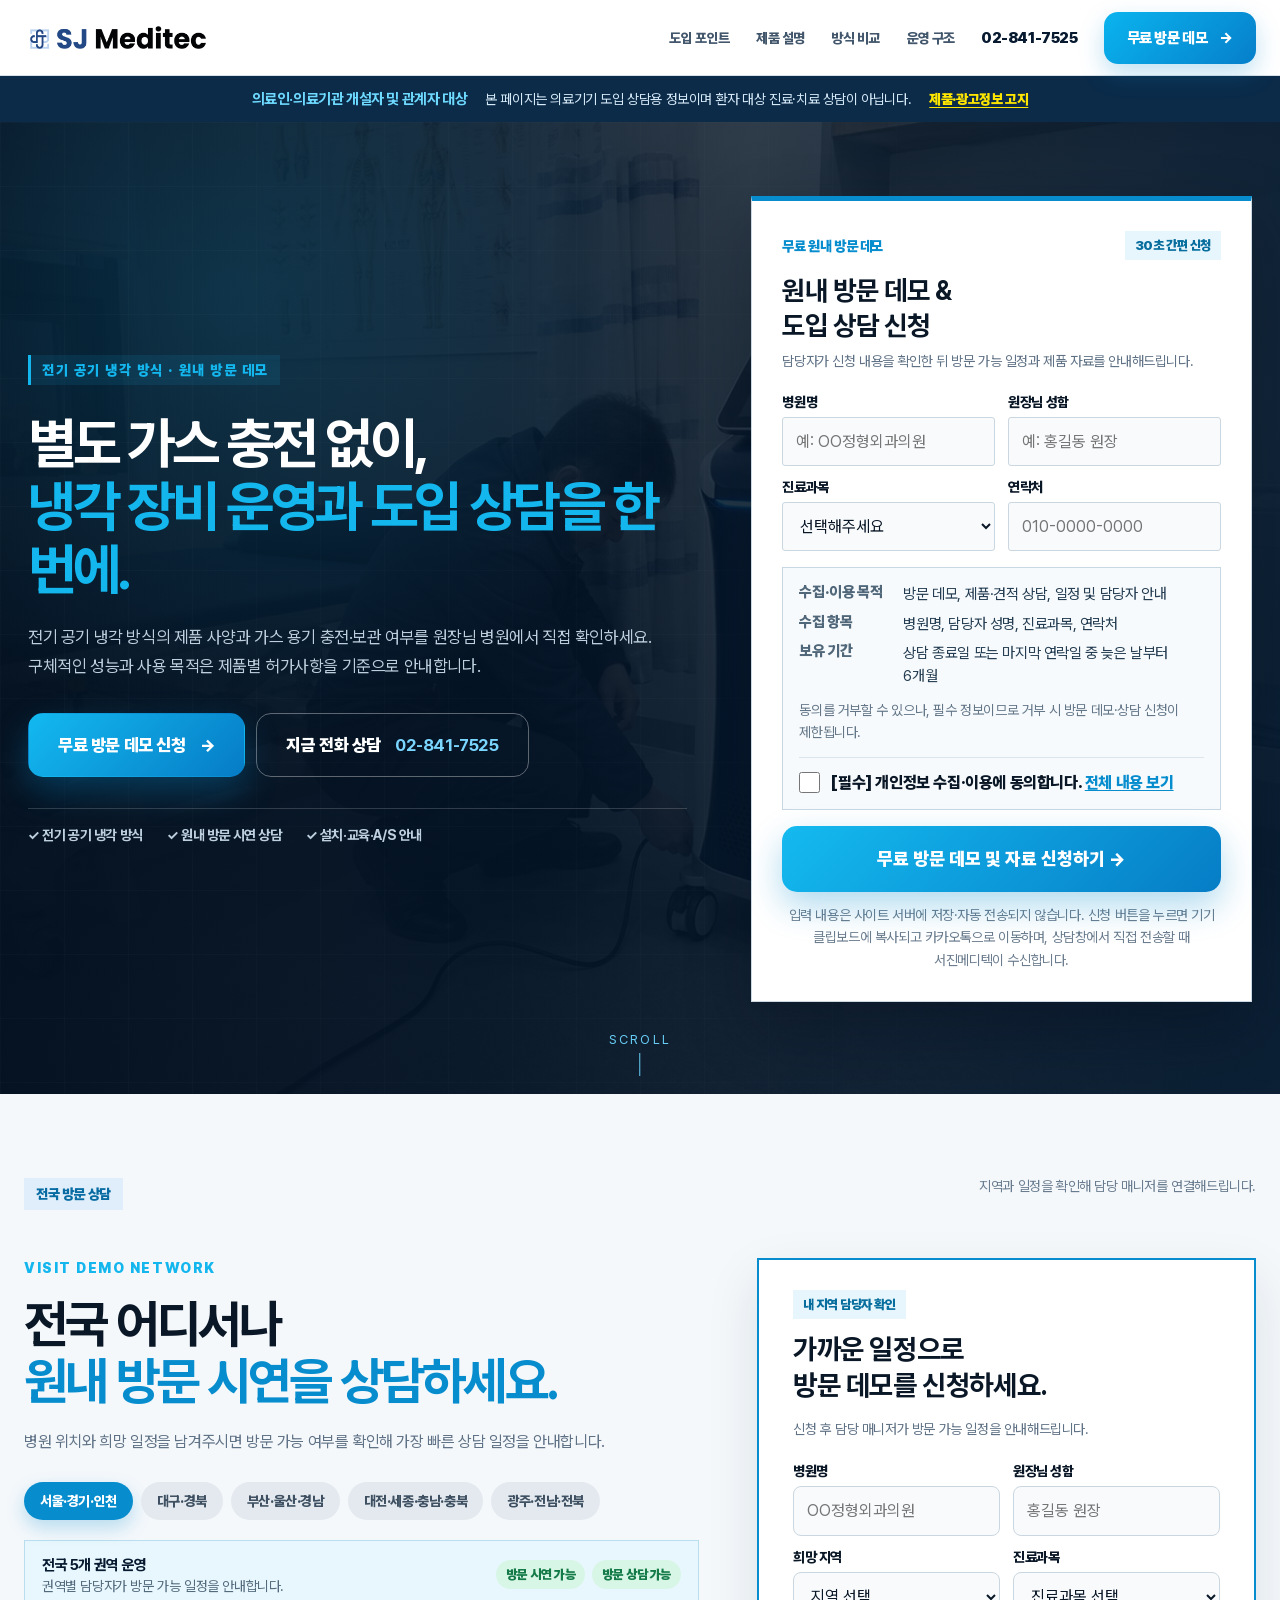
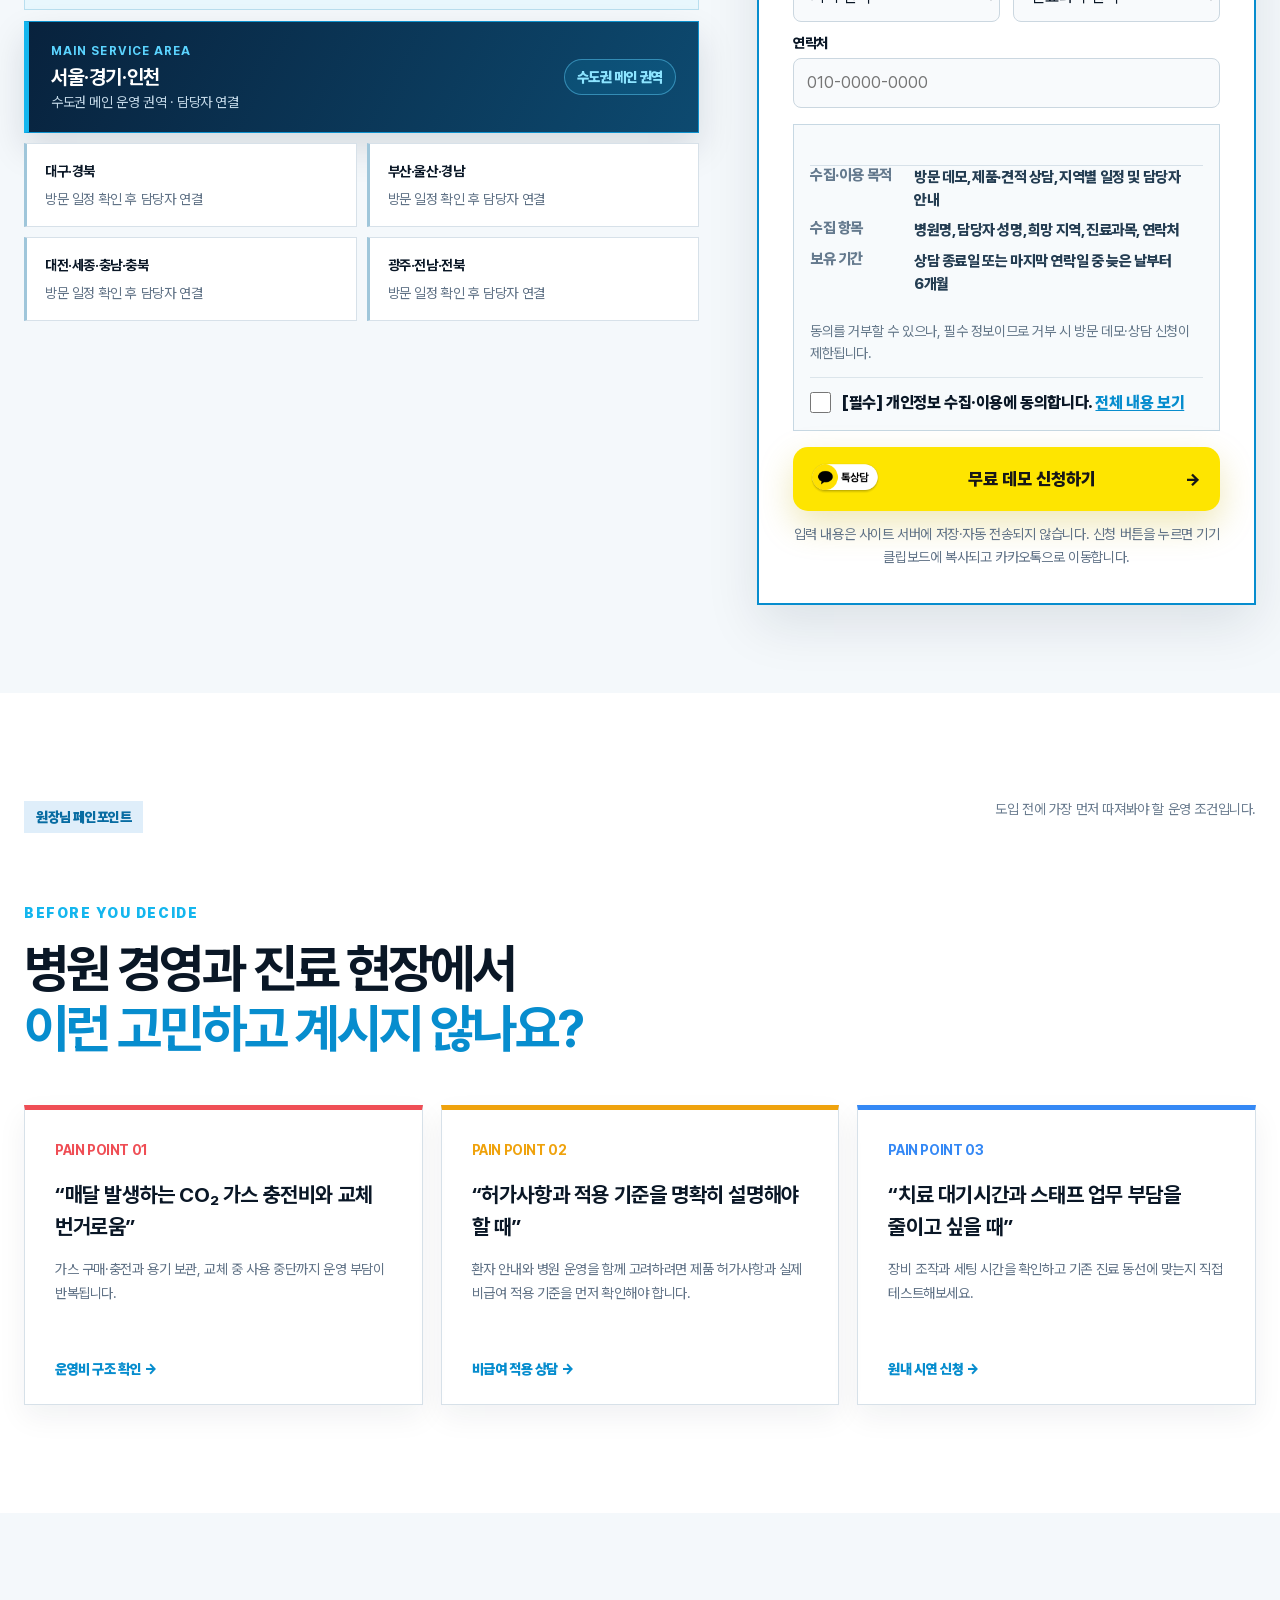
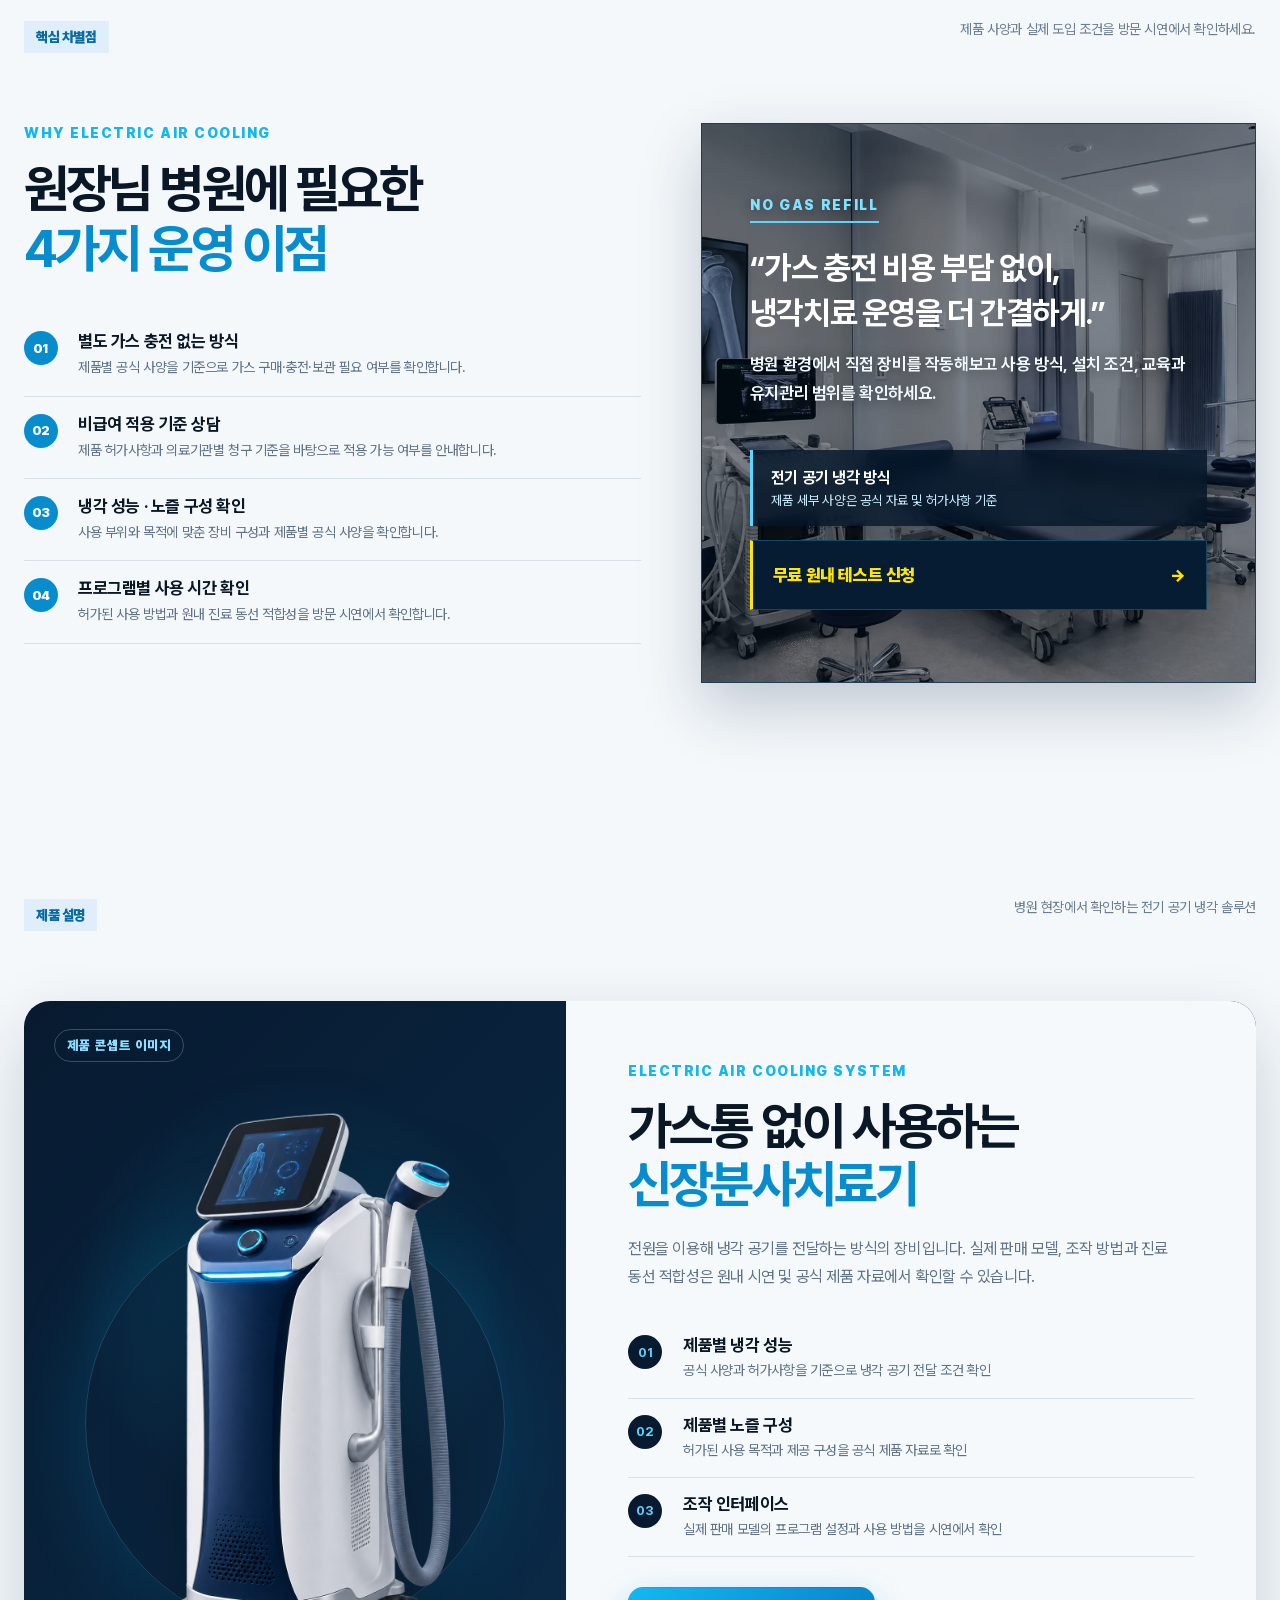
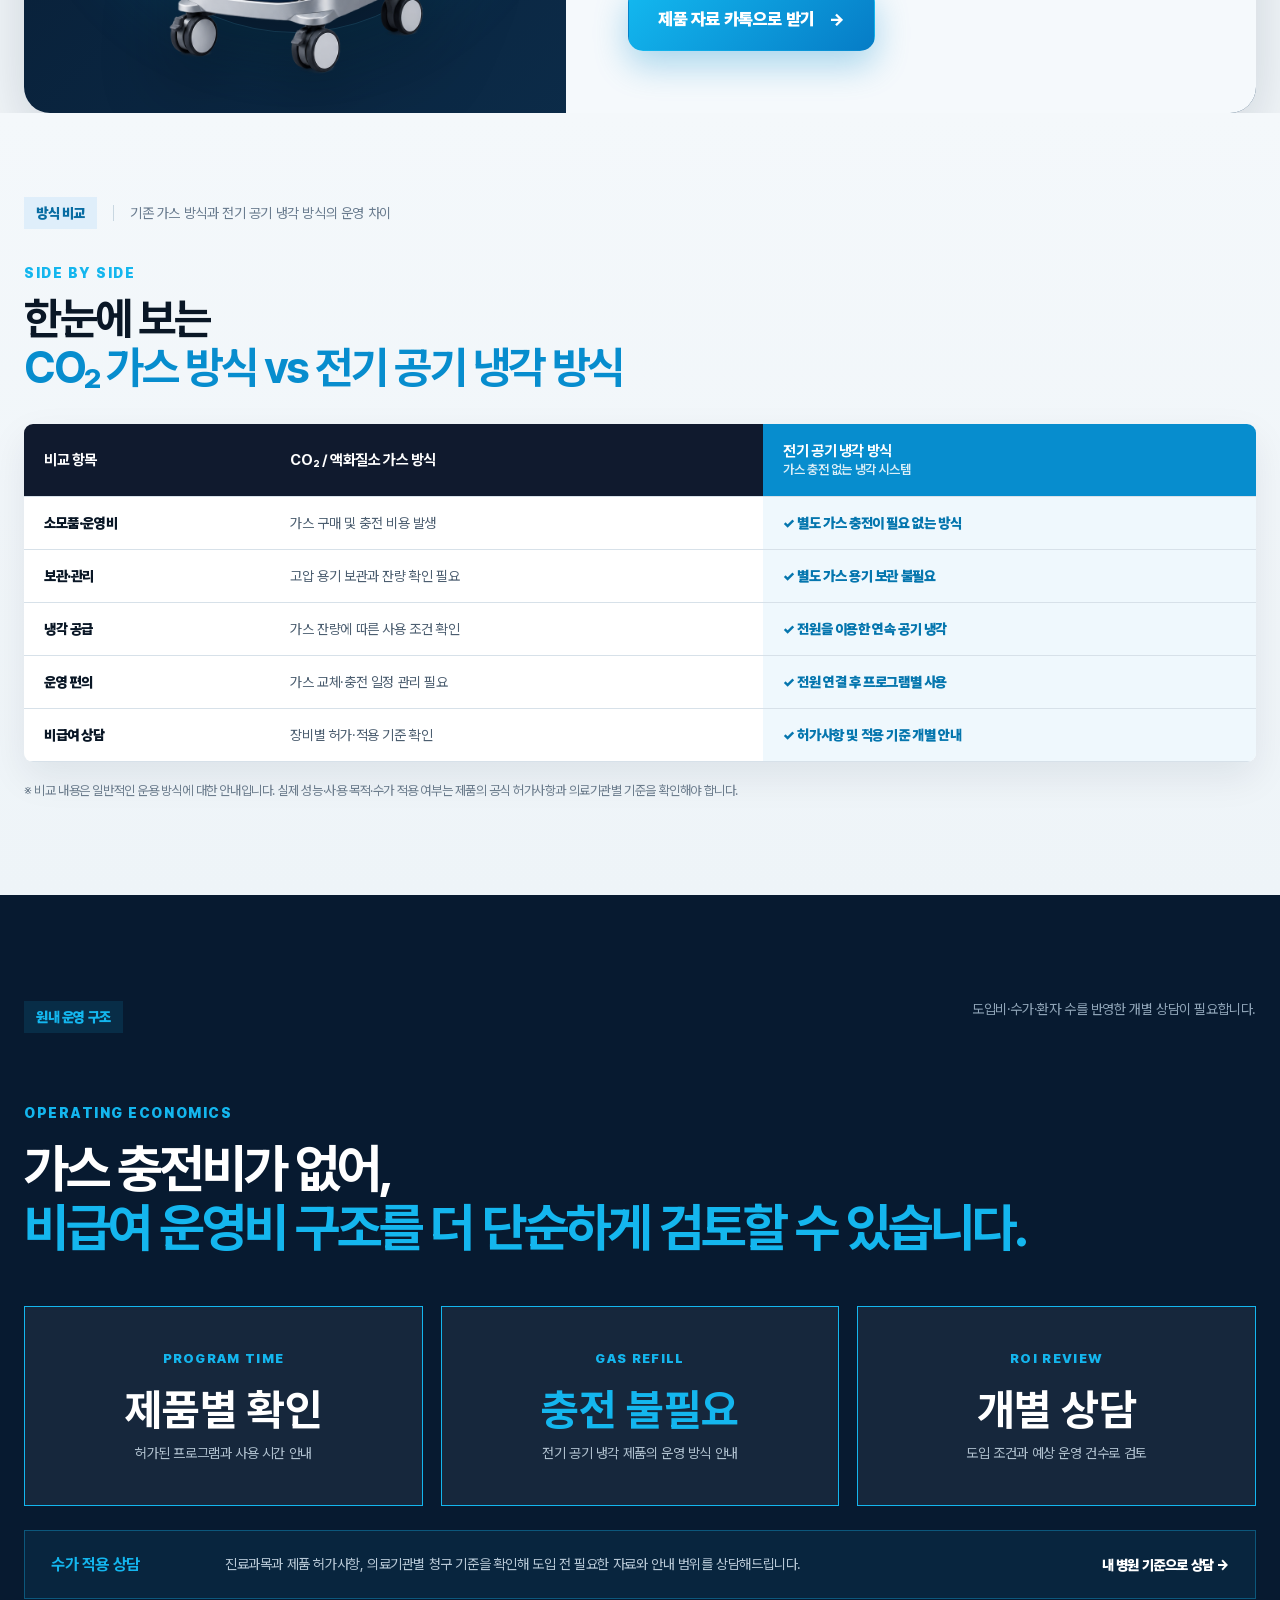
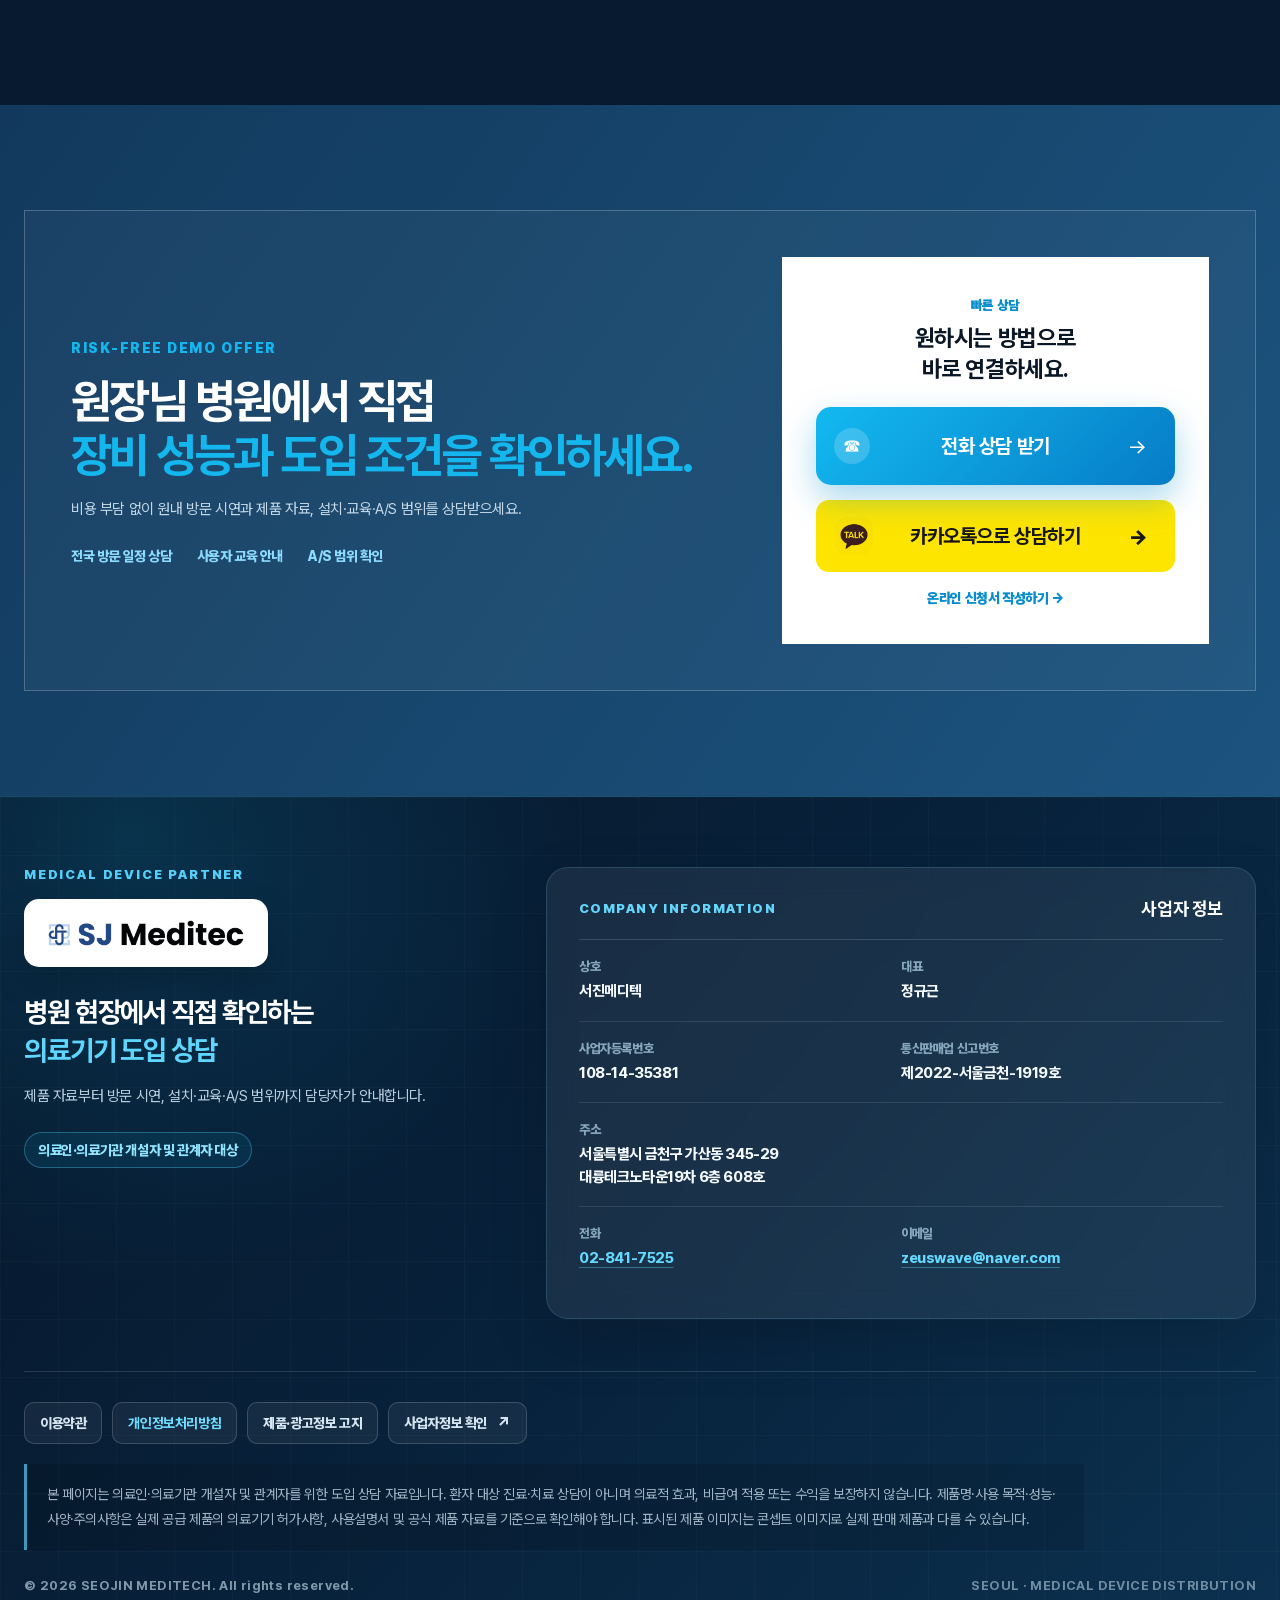
==== commit f02872f4: "Add photorealistic installation hero" ====
--- a/index.html
+++ b/index.html
@@ -8,7 +8,8 @@
   <meta name="theme-color" content="#071a30">
   <title>신장분사치료기 방문 데모 | 서진메디텍</title>
   <link rel="icon" href="assets/logo-mark.png" type="image/png">
-  <link rel="stylesheet" href="styles-v2.css?v=20260827-20">
+  <link rel="preload" href="assets/hero-installation-v1.webp" as="image" type="image/webp" fetchpriority="high">
+  <link rel="stylesheet" href="styles-v2.css?v=20260827-21">
   <script type="application/ld+json">
   {
     "@context": "https://schema.org",
--- a/styles-v2.css
+++ b/styles-v2.css
@@ -185,16 +185,20 @@
   place-items: center;
   overflow: hidden;
   background:
-    radial-gradient(circle at 18% 18%, rgba(20,182,238,.13), transparent 32%),
-    linear-gradient(120deg, #061629 0%, #071a30 55%, #0d3152 100%);
+    radial-gradient(circle at 18% 18%, rgba(20,182,238,.16), transparent 34%),
+    linear-gradient(90deg, rgba(4,17,32,.96) 0%, rgba(4,20,38,.84) 38%, rgba(5,24,44,.69) 59%, rgba(7,29,51,.9) 100%),
+    linear-gradient(180deg, rgba(2,14,27,.34), rgba(3,18,34,.76)),
+    url("assets/hero-installation-v1.webp") center 48% / cover no-repeat,
+    #071a30;
 }
 .hero::before {
   content: "";
   position: absolute;
   inset: 0;
-  background-image: linear-gradient(rgba(255,255,255,.025) 1px, transparent 1px), linear-gradient(90deg, rgba(255,255,255,.025) 1px, transparent 1px);
+  background-image: linear-gradient(rgba(255,255,255,.018) 1px, transparent 1px), linear-gradient(90deg, rgba(255,255,255,.018) 1px, transparent 1px);
   background-size: 64px 64px;
-  mask-image: linear-gradient(to right, #000, transparent 72%);
+  mask-image: linear-gradient(to right, #000, rgba(0,0,0,.72) 55%, transparent 88%);
+  pointer-events: none;
 }
 .hero-inner {
   position: relative;
@@ -580,6 +584,13 @@
   .top-cta { min-height: 44px; padding: 0 15px; border-radius: 12px; font-size: 14px; }
   .audience-notice { align-items: flex-start; flex-direction: column; gap: 3px; padding: 11px 18px; text-align: left; }
   .hero { min-height: auto; }
+  .hero {
+    background:
+      radial-gradient(circle at 22% 10%, rgba(20,182,238,.14), transparent 31%),
+      linear-gradient(180deg, rgba(4,17,32,.9) 0%, rgba(4,20,38,.78) 27%, rgba(5,24,44,.88) 55%, rgba(5,25,45,.96) 100%),
+      url("assets/hero-installation-v1.webp") 58% top / auto 620px no-repeat,
+      #071a30;
+  }
   .hero-inner { width: min(100% - 32px, 620px); grid-template-columns: 1fr; gap: 36px; padding: 56px 0 64px; }
   .hero h1 { font-size: clamp(36px,9.4vw,51px); }
   .hero-sub { font-size: 15px; }
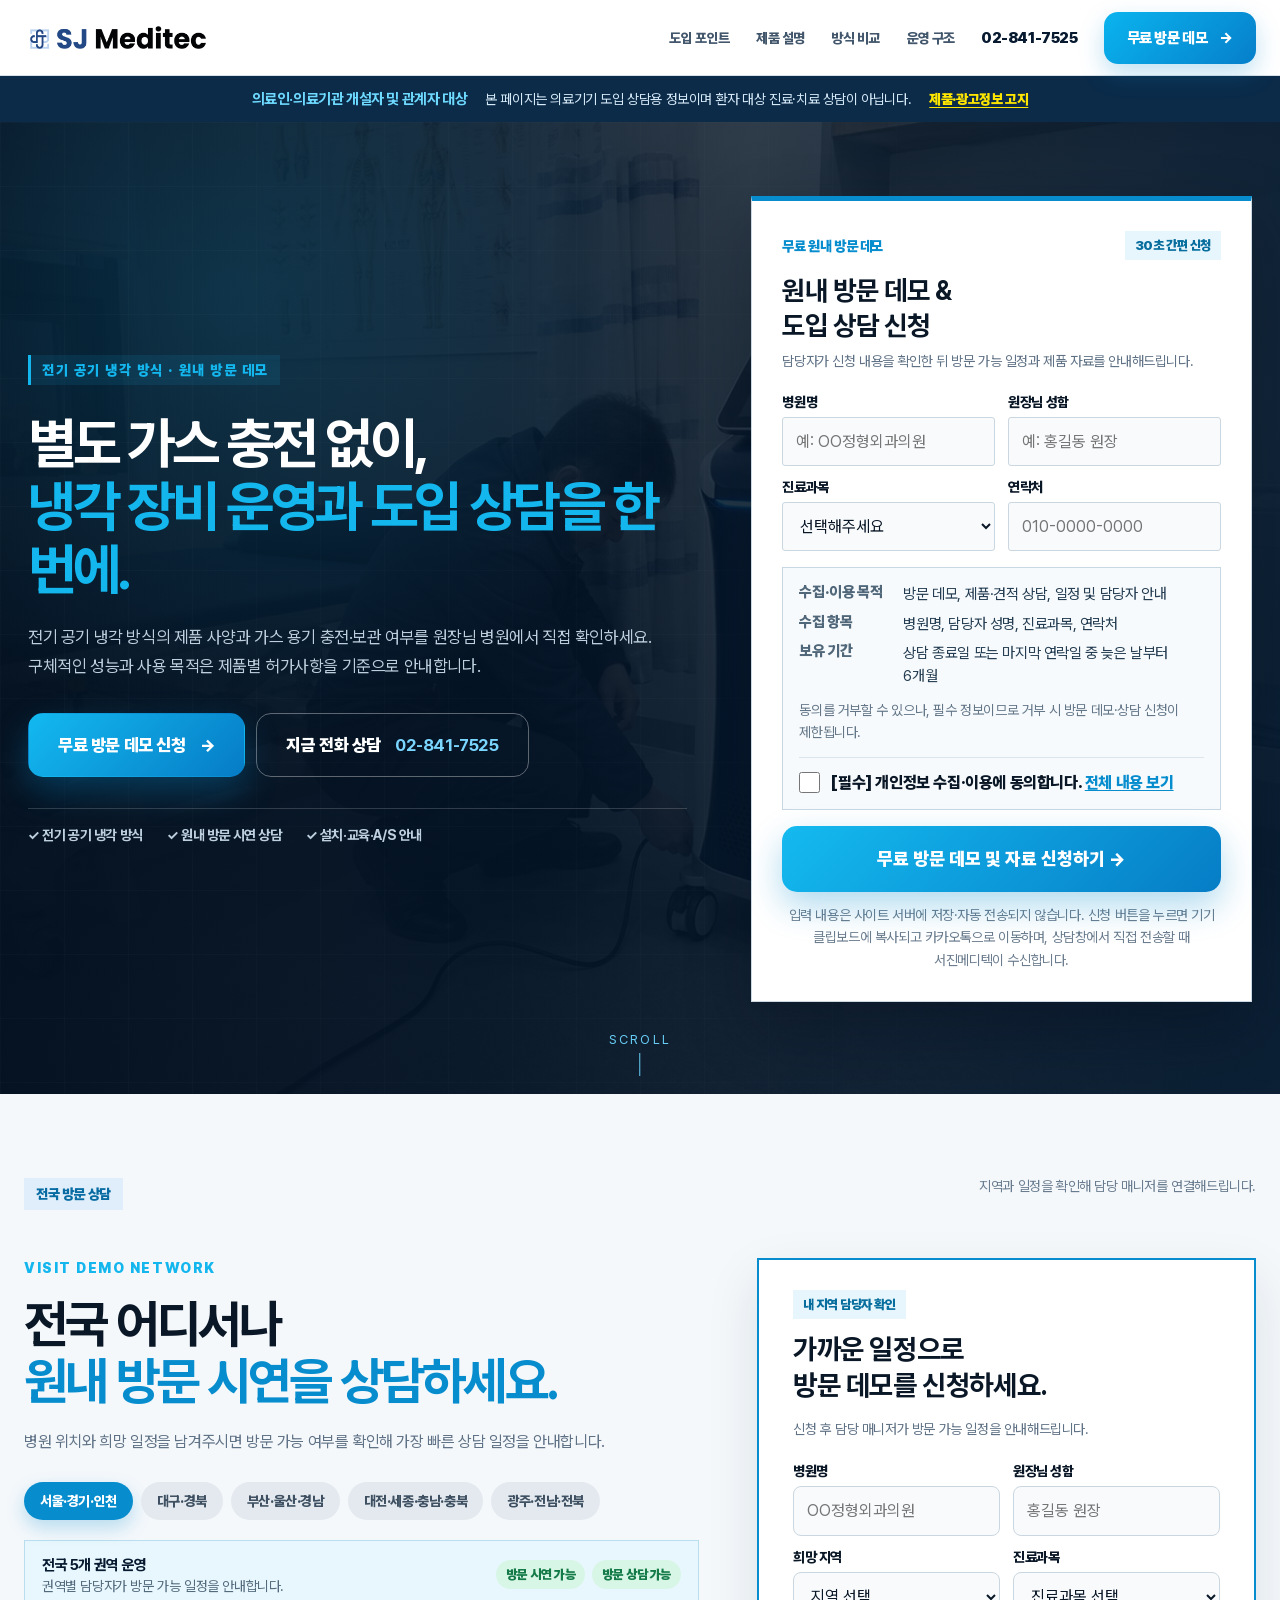
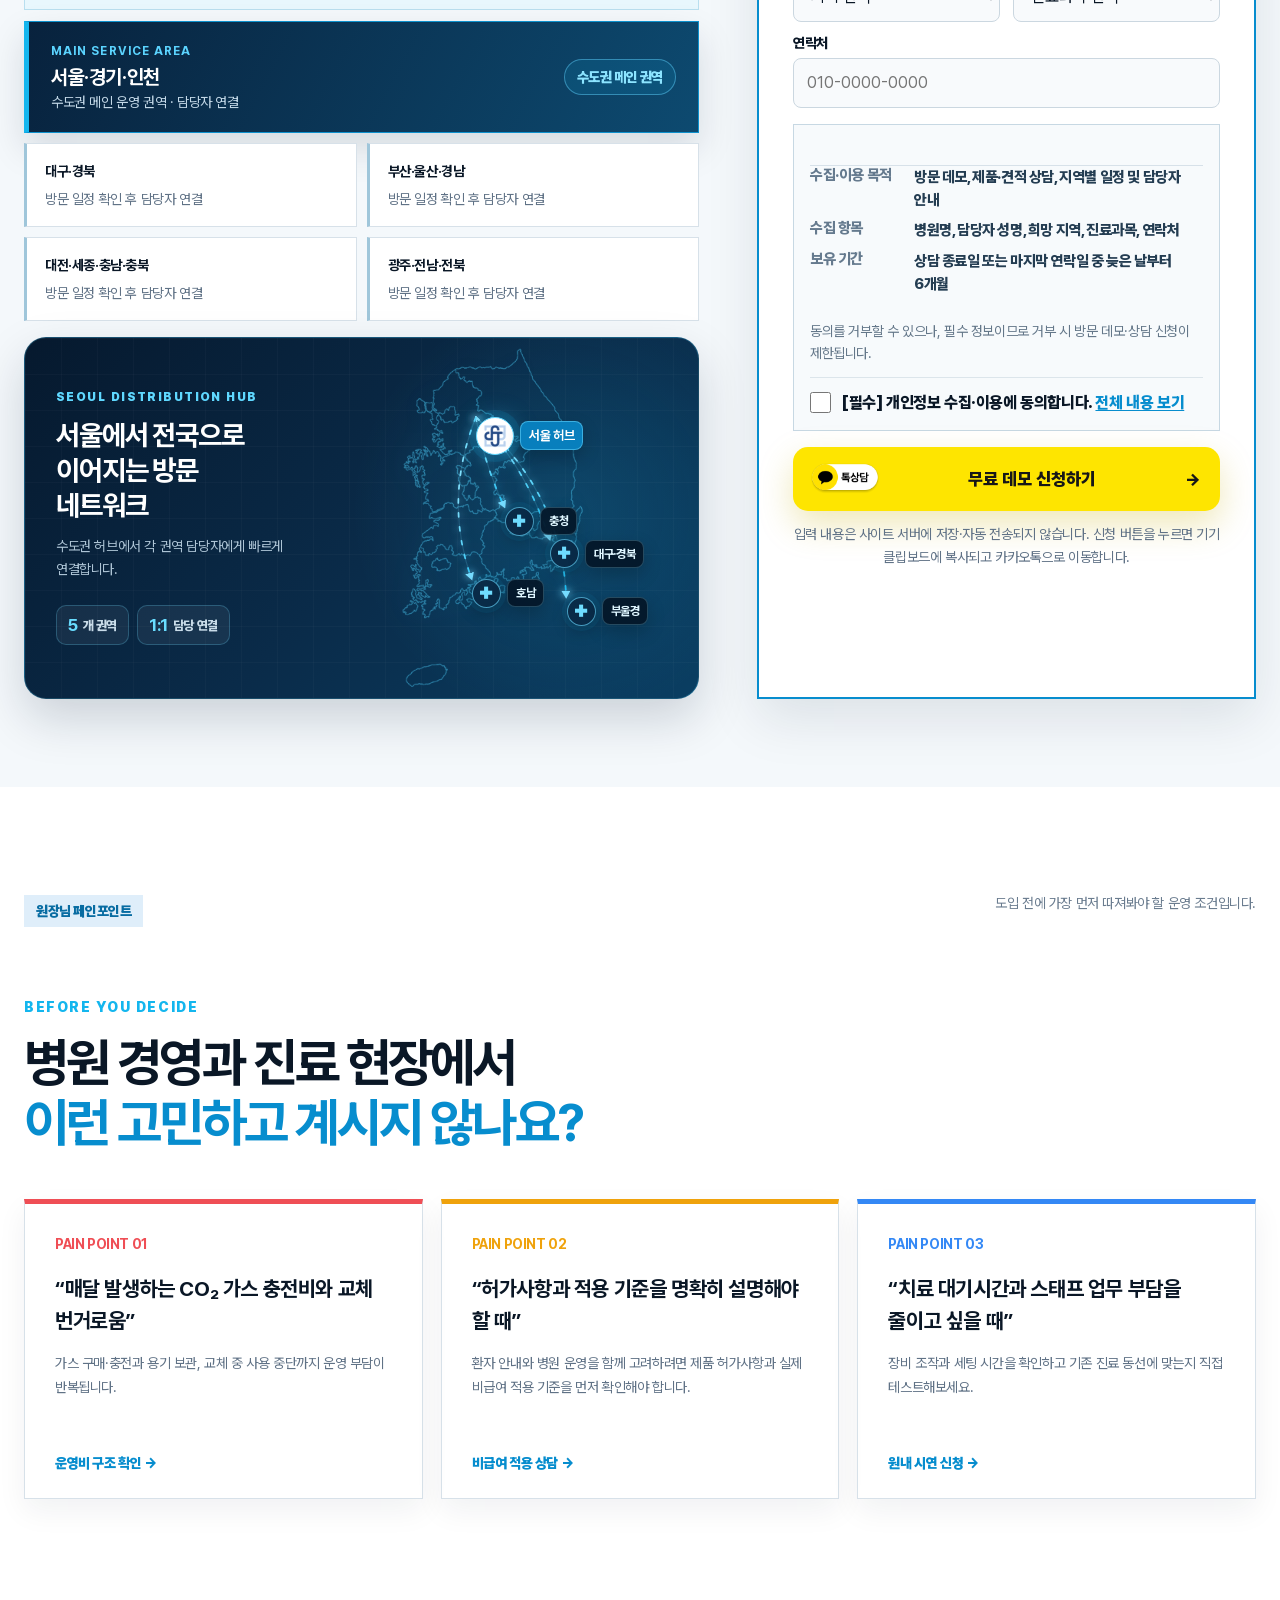
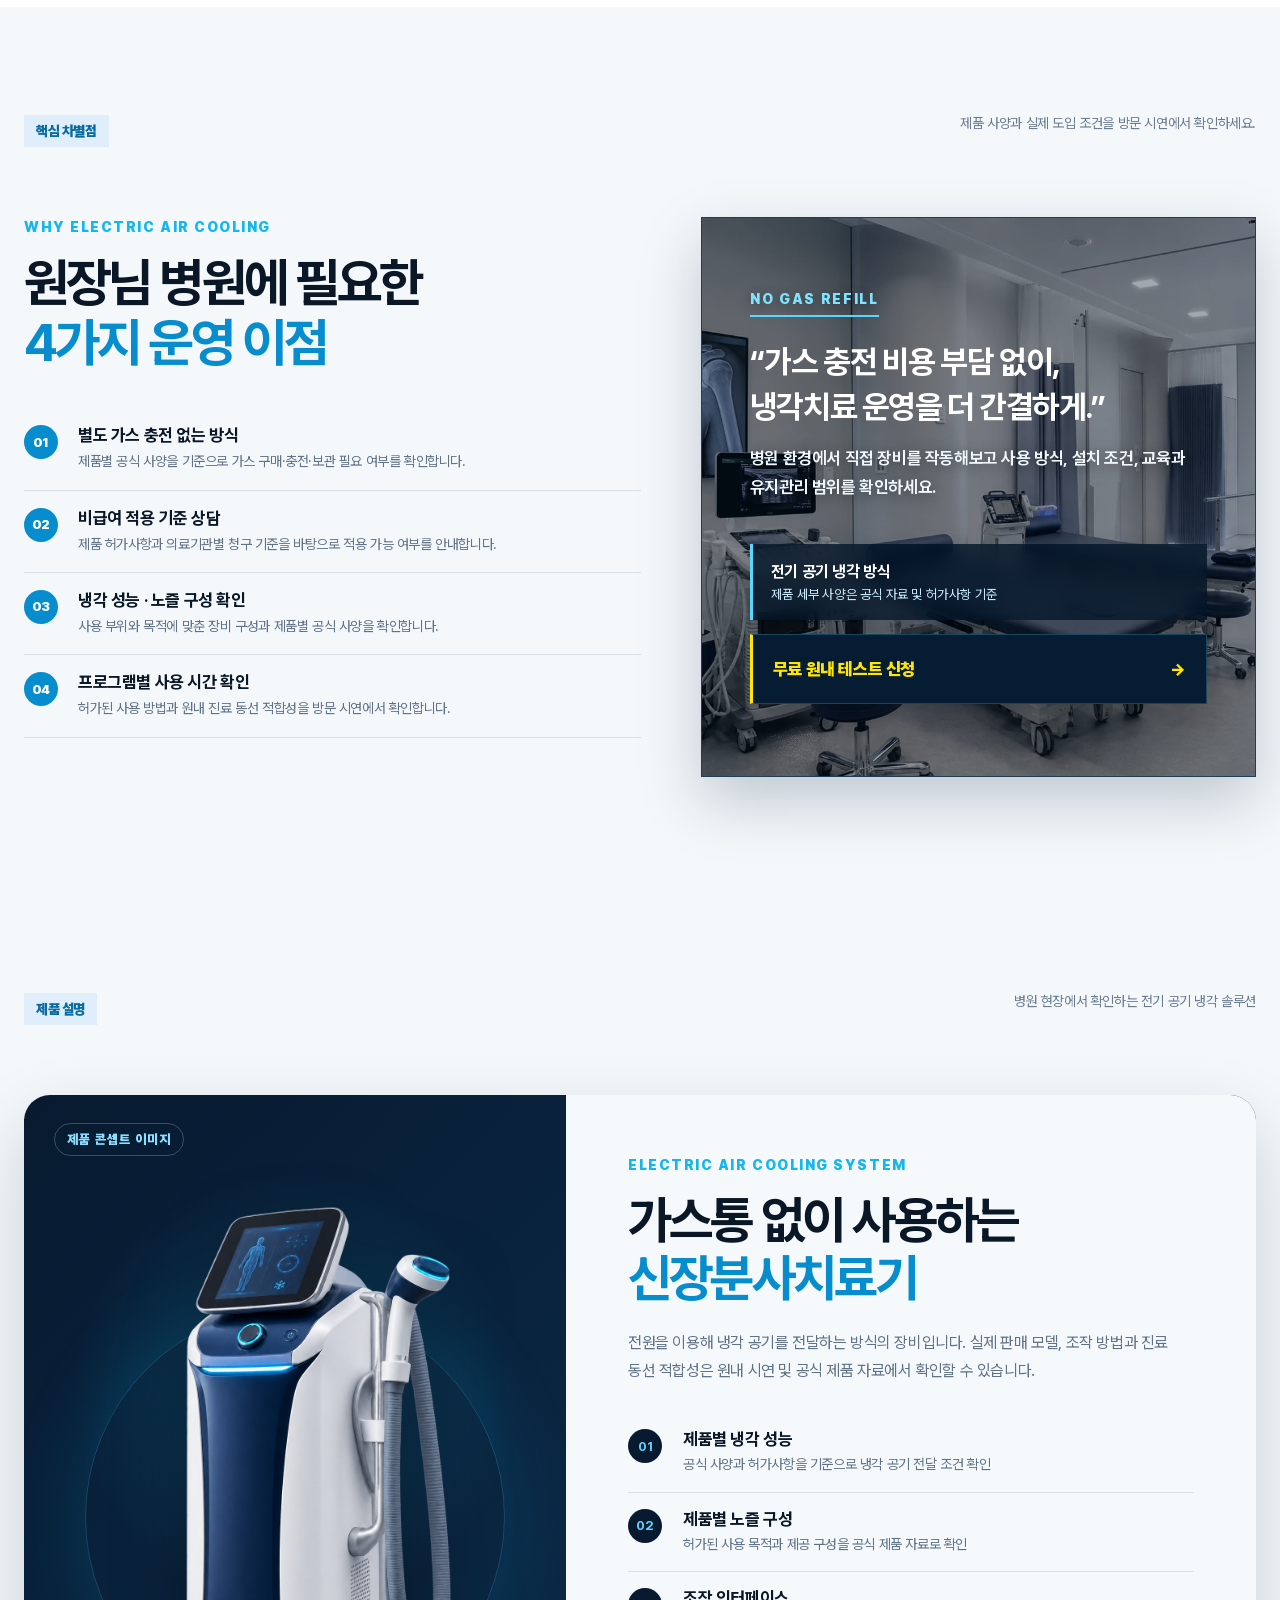
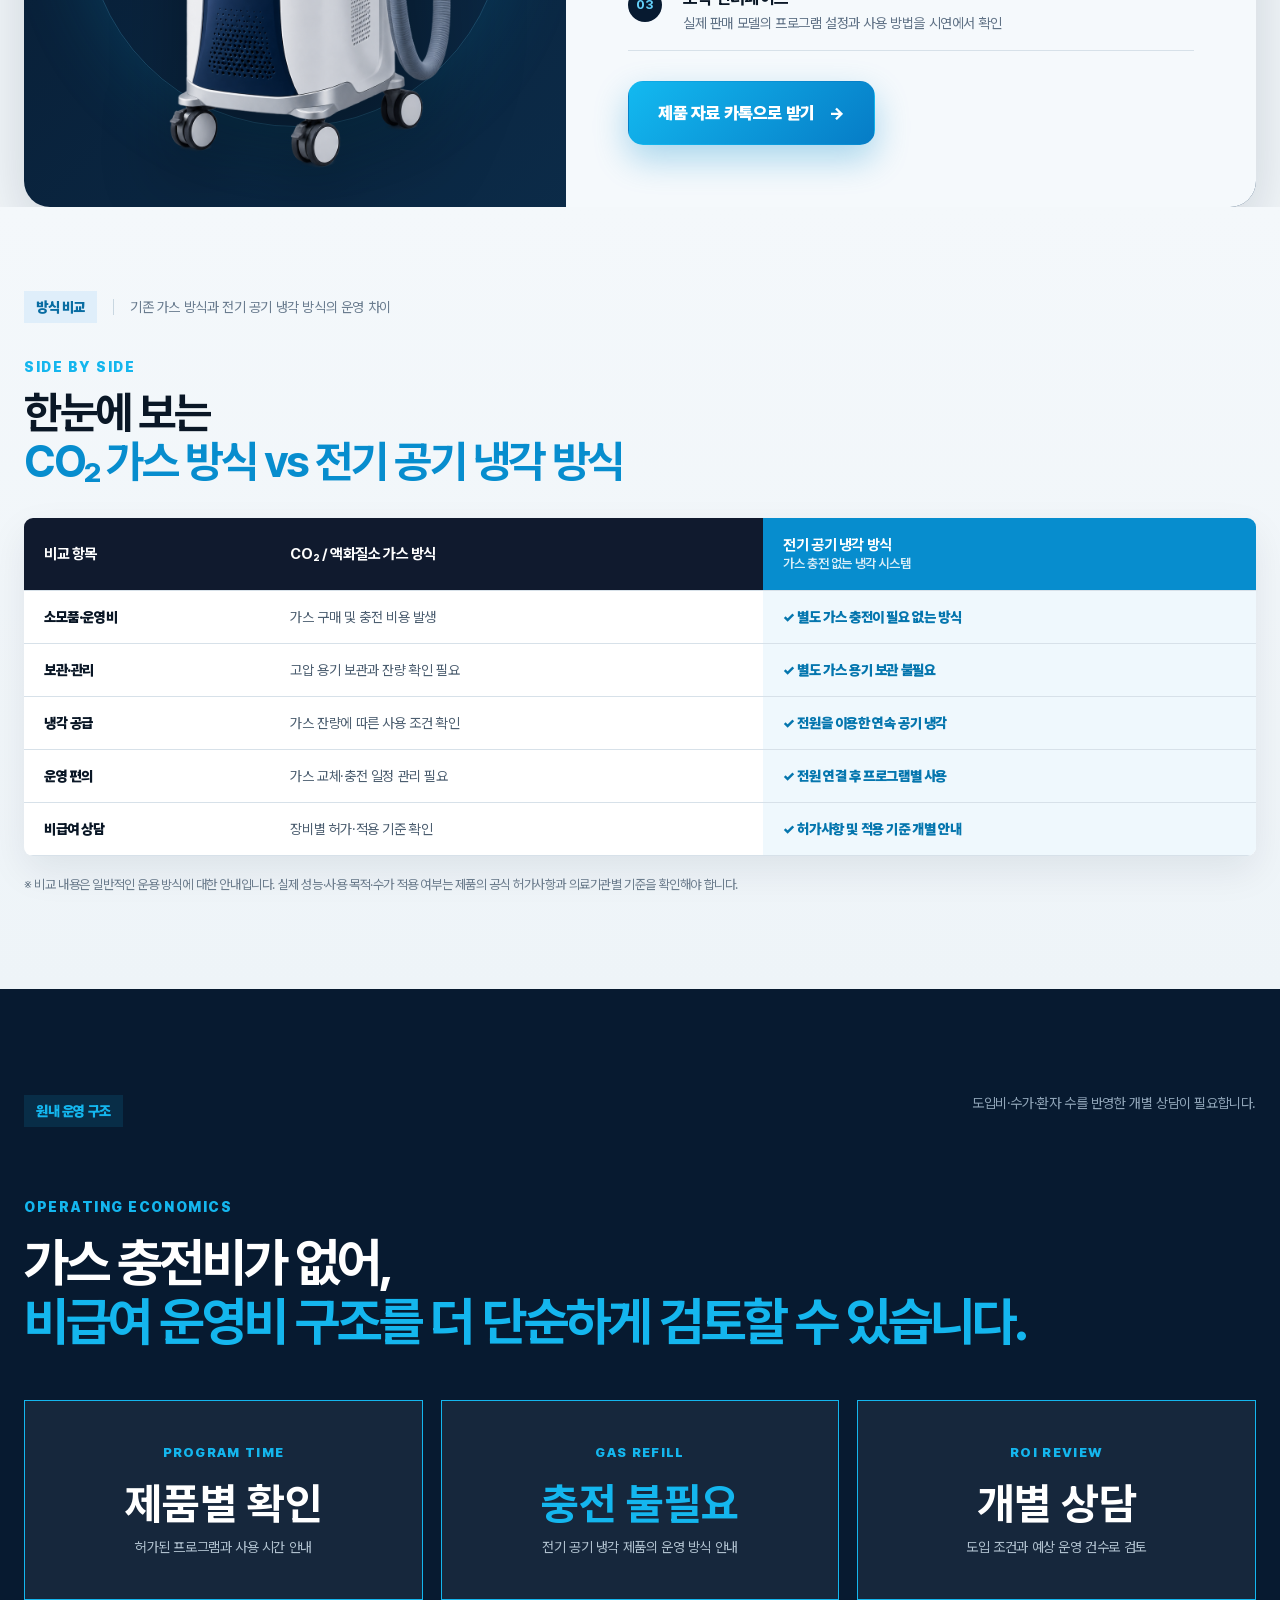
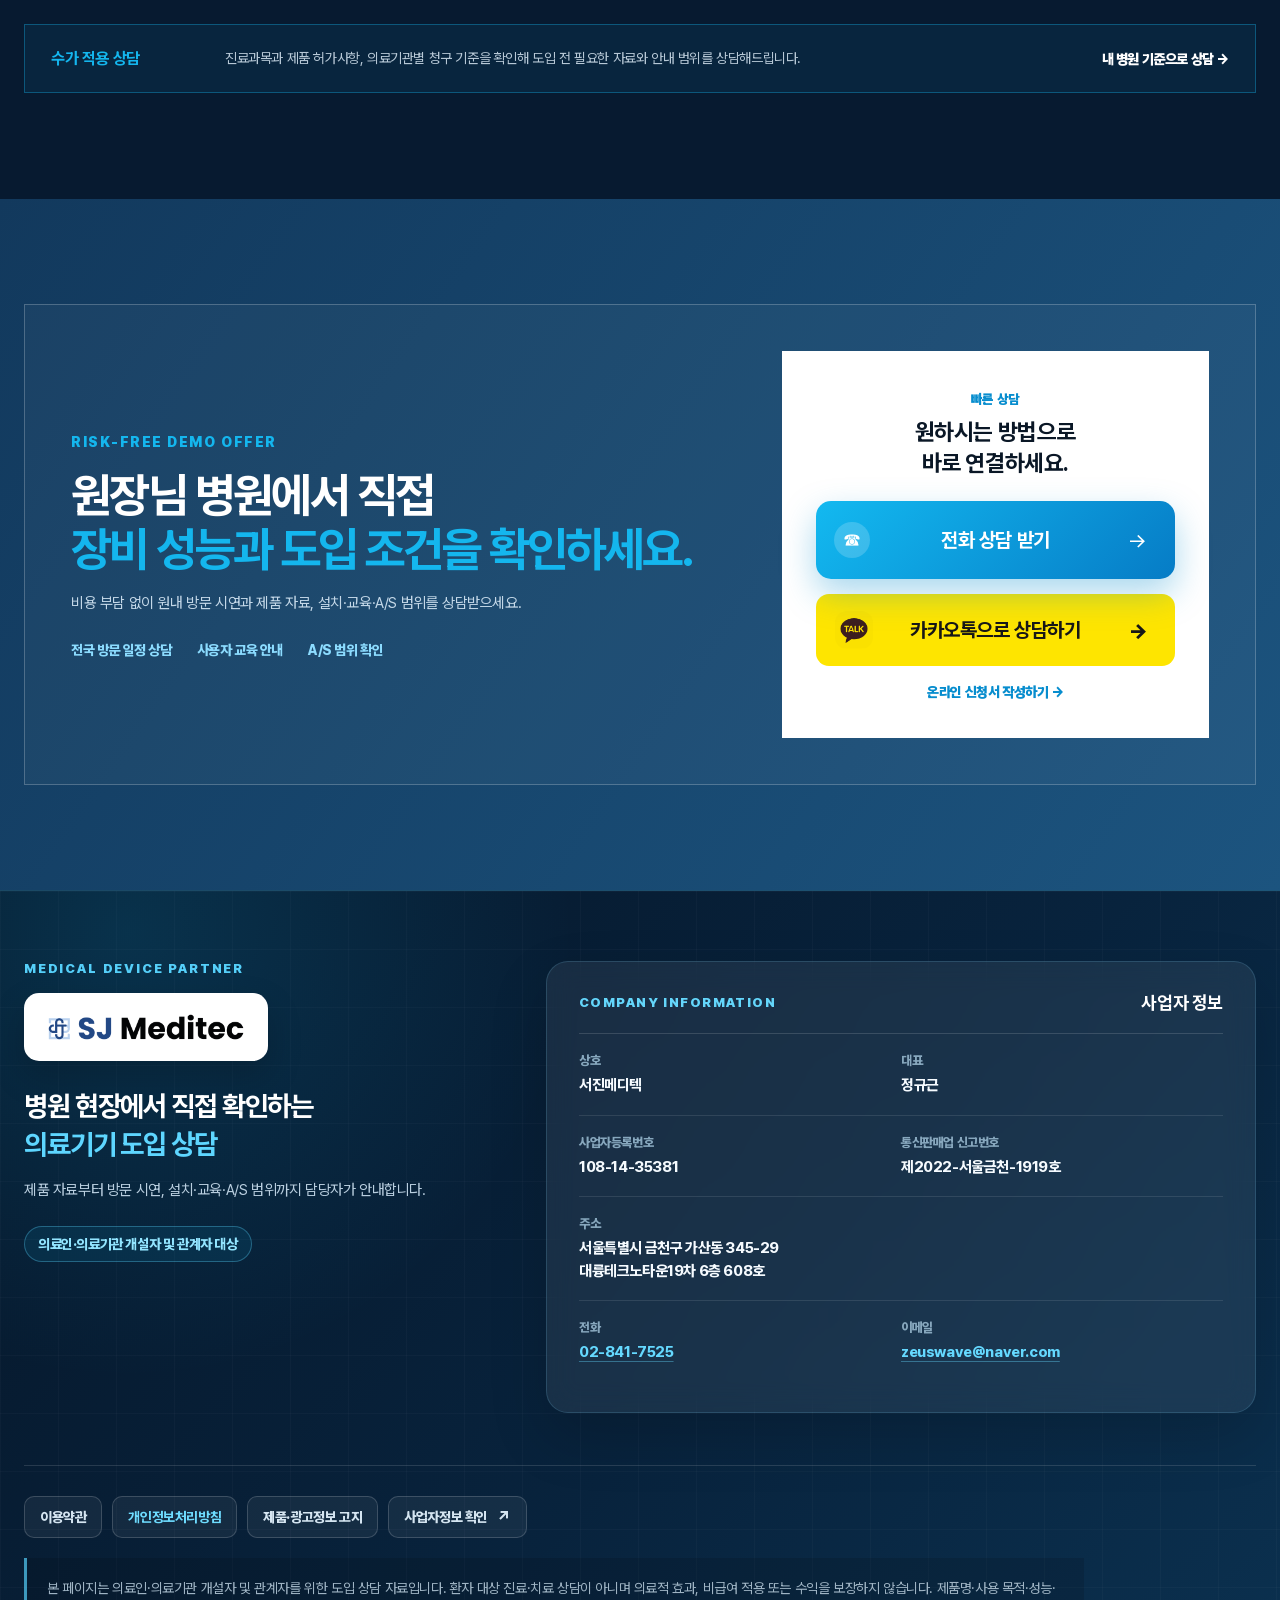
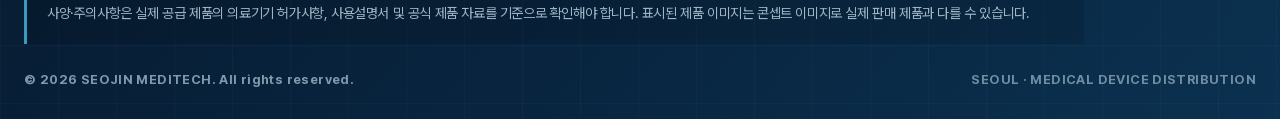
==== commit fbd13916: "Add animated nationwide service map" ====
--- a/index.html
+++ b/index.html
@@ -9,7 +9,7 @@
   <title>신장분사치료기 방문 데모 | 서진메디텍</title>
   <link rel="icon" href="assets/logo-mark.png" type="image/png">
   <link rel="preload" href="assets/hero-installation-v1.webp" as="image" type="image/webp" fetchpriority="high">
-  <link rel="stylesheet" href="styles-v2.css?v=20260827-21">
+  <link rel="stylesheet" href="styles-v2.css?v=20260828-01">
   <script type="application/ld+json">
   {
     "@context": "https://schema.org",
@@ -133,6 +133,50 @@
             <article><strong>대전·세종·충남·충북</strong><small>방문 일정 확인 후 담당자 연결</small></article>
             <article><strong>광주·전남·전북</strong><small>방문 일정 확인 후 담당자 연결</small></article>
           </div>
+          <div class="service-map reveal">
+            <div class="service-map-copy">
+              <span>SEOUL DISTRIBUTION HUB</span>
+              <h3>서울에서 전국으로<br>이어지는 방문 네트워크</h3>
+              <p>수도권 허브에서 각 권역 담당자에게 빠르게 연결합니다.</p>
+              <div class="map-stats" aria-label="전국 방문 네트워크 요약">
+                <span><b>5</b>개 권역</span>
+                <span><b>1:1</b> 담당 연결</span>
+              </div>
+            </div>
+            <div class="map-stage" role="img" aria-label="서울 허브에서 충청, 대구·경북, 부산·울산·경남, 광주·전남·전북으로 연결되는 방문 시연 네트워크 지도">
+              <img class="map-outline" src="assets/south-korea-map-outline.png" alt="" aria-hidden="true">
+              <svg class="map-routes" viewBox="0 0 100 100" preserveAspectRatio="none" aria-hidden="true">
+                <defs>
+                  <linearGradient id="route-glow" x1="0" y1="0" x2="1" y2="1">
+                    <stop offset="0" stop-color="#9fe9ff"/>
+                    <stop offset="1" stop-color="#19bdf2"/>
+                  </linearGradient>
+                  <filter id="route-blur" x="-40%" y="-40%" width="180%" height="180%">
+                    <feGaussianBlur stdDeviation="1.1" result="blur"/>
+                    <feMerge><feMergeNode in="blur"/><feMergeNode in="SourceGraphic"/></feMerge>
+                  </filter>
+                  <marker id="route-arrow" viewBox="0 0 8 8" refX="6.5" refY="4" markerWidth="5" markerHeight="5" orient="auto">
+                    <path d="M0 0 8 4 0 8Z" fill="#76dcff"/>
+                  </marker>
+                </defs>
+                <g class="route-lines">
+                  <path class="route-base" d="M46 22 Q48 35 53 47"/>
+                  <path class="route-base" d="M46 22 Q58 35 64 56"/>
+                  <path class="route-base" d="M46 22 Q67 43 68 72"/>
+                  <path class="route-base" d="M46 22 Q38 45 45 67"/>
+                  <path class="route-flow route-one" d="M46 22 Q48 35 53 47" marker-end="url(#route-arrow)"/>
+                  <path class="route-flow route-two" d="M46 22 Q58 35 64 56" marker-end="url(#route-arrow)"/>
+                  <path class="route-flow route-three" d="M46 22 Q67 43 68 72" marker-end="url(#route-arrow)"/>
+                  <path class="route-flow route-four" d="M46 22 Q38 45 45 67" marker-end="url(#route-arrow)"/>
+                </g>
+              </svg>
+              <span class="map-node map-hub" style="--x:46%;--y:22%;--delay:0s"><span class="node-icon"><img src="assets/logo-mark.png" alt=""></span><b>서울 허브</b></span>
+              <span class="map-node" style="--x:53%;--y:47%;--delay:.2s"><span class="node-icon">✚</span><b>충청</b></span>
+              <span class="map-node" style="--x:64%;--y:56%;--delay:.55s"><span class="node-icon">✚</span><b>대구·경북</b></span>
+              <span class="map-node" style="--x:68%;--y:72%;--delay:.8s"><span class="node-icon">✚</span><b>부울경</b></span>
+              <span class="map-node" style="--x:45%;--y:67%;--delay:.4s"><span class="node-icon">✚</span><b>호남</b></span>
+            </div>
+          </div>
         </div>
         <form class="network-card network-form lead-form reveal" id="regional-quote" novalidate onsubmit="return false">
           <span class="card-badge">내 지역 담당자 확인</span>
--- a/styles-v2.css
+++ b/styles-v2.css
@@ -352,6 +352,31 @@
 .region-list .featured strong { font-size: 20px; }
 .region-list .featured small { color: #c3d8e7; }
 .region-list .featured > span { padding: 9px 12px; border: 1px solid rgba(101,214,255,.45); border-radius: 22px; background: rgba(20,182,238,.12); color: #8ce4ff; font-size: 14px; font-weight: 900; white-space: nowrap; }
+.service-map { position: relative; isolation: isolate; display: grid; grid-template-columns: .78fr 1.22fr; min-height: 360px; margin-top: 16px; overflow: hidden; border: 1px solid rgba(69,190,232,.28); border-radius: 22px; background: linear-gradient(135deg,#06192e 0%,#0a2b49 54%,#0a3e62 100%); color: #fff; box-shadow: 0 20px 48px rgba(7,26,48,.17); }
+.service-map::before { content: ""; position: absolute; z-index: -1; inset: 0; background: radial-gradient(circle at 80% 48%,rgba(32,188,239,.16),transparent 37%),linear-gradient(rgba(255,255,255,.025) 1px,transparent 1px),linear-gradient(90deg,rgba(255,255,255,.025) 1px,transparent 1px); background-size: auto,36px 36px,36px 36px; pointer-events: none; }
+.service-map-copy { position: relative; z-index: 4; display: flex; flex-direction: column; justify-content: center; padding: 36px 0 36px 31px; }
+.service-map-copy > span { color: #5fd8ff; font-size: 12px; font-weight: 900; letter-spacing: .12em; }
+.service-map-copy h3 { margin: 14px 0 12px; font-size: 28px; line-height: 1.25; letter-spacing: -.04em; }
+.service-map-copy p { max-width: 250px; margin: 0; color: #adc4d5; font-size: 14px; line-height: 1.65; }
+.map-stats { display: flex; flex-wrap: wrap; gap: 8px; margin-top: 24px; }
+.map-stats span { min-height: 40px; display: inline-flex; align-items: center; gap: 5px; padding: 0 11px; border: 1px solid rgba(104,214,251,.25); border-radius: 10px; background: rgba(255,255,255,.06); color: #c9dce9; font-size: 13px; font-weight: 800; }
+.map-stats b { color: #69ddff; font-size: 17px; }
+.map-stage { position: relative; min-width: 0; min-height: 360px; }
+.map-outline { position: absolute; z-index: 1; top: 50%; left: 50%; width: auto; height: 94%; opacity: .56; filter: drop-shadow(0 0 15px rgba(48,190,235,.2)); transform: translate(-50%,-50%); }
+.map-routes { position: absolute; z-index: 2; inset: 0; width: 100%; height: 100%; overflow: visible; }
+.route-base,.route-flow { fill: none; vector-effect: non-scaling-stroke; }
+.route-base { stroke: rgba(112,211,245,.18); stroke-width: 1.2; }
+.route-flow { stroke: url("#route-glow"); stroke-width: 1.7; stroke-linecap: round; stroke-dasharray: 4 10; filter: url("#route-blur"); animation: routeSpark 1.55s linear infinite; }
+.route-two { animation-delay: -.35s; }
+.route-three { animation-delay: -.7s; }
+.route-four { animation-delay: -1.05s; }
+.map-node { position: absolute; z-index: 3; top: var(--y); left: var(--x); display: flex; align-items: center; gap: 6px; pointer-events: none; animation: mapNodeFloat 3.1s ease-in-out infinite var(--delay); }
+.map-node .node-icon { width: 29px; height: 29px; display: grid; flex: 0 0 29px; place-items: center; border: 1px solid rgba(103,216,255,.65); border-radius: 50%; background: #092b48; color: #6edcff; box-shadow: 0 0 0 5px rgba(20,182,238,.07),0 5px 15px rgba(0,0,0,.25); font-size: 13px; }
+.map-node .node-icon img { width: 18px; height: 18px; object-fit: contain; }
+.map-node b { padding: 6px 8px; border: 1px solid rgba(141,218,245,.25); border-radius: 8px; background: rgba(4,20,37,.88); color: #dff6ff; box-shadow: 0 7px 18px rgba(0,0,0,.2); font-size: 12px; white-space: nowrap; backdrop-filter: blur(7px); }
+.map-hub .node-icon { width: 38px; height: 38px; flex-basis: 38px; border-color: #64d8ff; background: #fff; box-shadow: 0 0 0 7px rgba(20,182,238,.12),0 0 25px rgba(56,199,244,.38); }
+.map-hub .node-icon img { width: 24px; height: 24px; }
+.map-hub b { border-color: rgba(101,215,255,.55); background: #087fbd; color: #fff; font-size: 13px; }
 .network-card { padding: 34px; background: #fff; border: 2px solid var(--blue); box-shadow: 0 20px 50px rgba(7,26,48,.1); }
 .network-card h3 { margin: 18px 0 8px; font-size: 28px; line-height: 1.3; }
 .network-card > p { color: var(--muted); font-size: 14px; line-height: 1.65; }
@@ -564,6 +589,15 @@
   0%, 100% { transform: scale(.96); opacity: .55; }
   50% { transform: scale(1.05); opacity: 1; }
 }
+@keyframes routeSpark {
+  0% { stroke-dashoffset: 0; opacity: .38; }
+  26%, 72% { opacity: 1; }
+  100% { stroke-dashoffset: -28; opacity: .38; }
+}
+@keyframes mapNodeFloat {
+  0%, 100% { transform: translate(-50%,-50%); }
+  50% { transform: translate(-50%,calc(-50% - 6px)); }
+}
 
 @media (max-width: 1080px) {
   .topbar nav { display: none; }
@@ -600,6 +634,10 @@
   .section-topline span { display: none; }
   .network-grid, .benefit-grid, .product-stage, .final-inner { grid-template-columns: 1fr; }
   .network-grid, .benefit-grid { gap: 32px; }
+  .service-map { grid-template-columns: 1fr; }
+  .service-map-copy { padding: 30px 30px 10px; }
+  .service-map-copy p { max-width: 390px; }
+  .map-stage { min-height: 380px; }
   .product-stage { min-height: auto; }
   .product-visual { min-height: 580px; }
   .product-visual img { height: 560px; }
@@ -639,6 +677,11 @@
   .region-capability { align-items: stretch; flex-direction: column; }
   .region-capability p { width: 100%; }
   .region-capability p span { flex: 1; text-align: center; }
+  .service-map { border-radius: 18px; }
+  .service-map-copy { padding: 26px 22px 4px; }
+  .service-map-copy h3 { font-size: 26px; }
+  .map-stage { min-height: 350px; }
+  .map-outline { height: 92%; }
   .network-card { padding: 25px 20px; }
   .network-card dl div { grid-template-columns: 1fr; gap: 5px; }
   .network-form-grid { grid-template-columns: 1fr; }
@@ -672,5 +715,5 @@
 @media (prefers-reduced-motion: reduce) {
   html { scroll-behavior: auto; }
   .reveal, .reveal-item { opacity: 1; transform: none; transition: none; }
-  .attention-cta::before, .attention-cta > span:last-child, .hero .button-primary, .quote-card button, .mobile-quote, .product-orbit { animation: none; }
-}
+  .attention-cta::before, .attention-cta > span:last-child, .hero .button-primary, .quote-card button, .mobile-quote, .product-orbit, .map-node, .route-flow { animation: none; }
+}
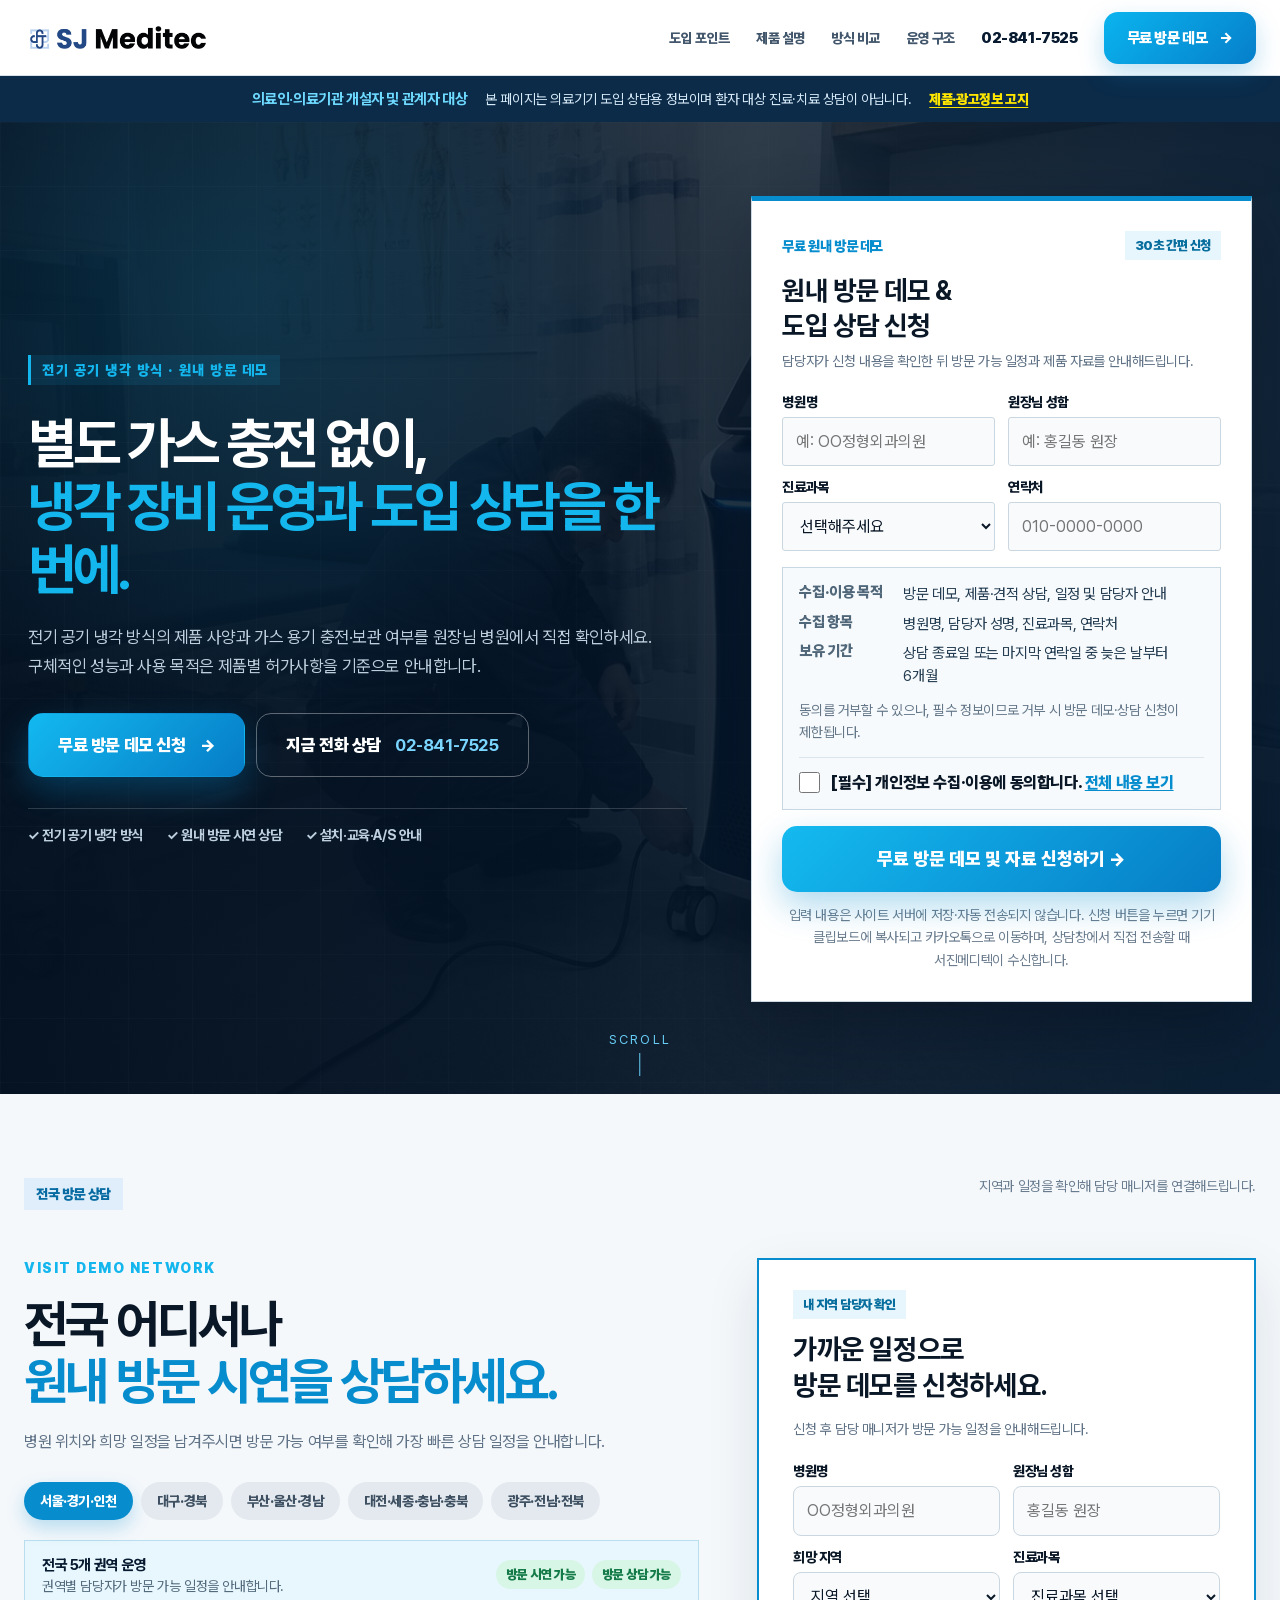
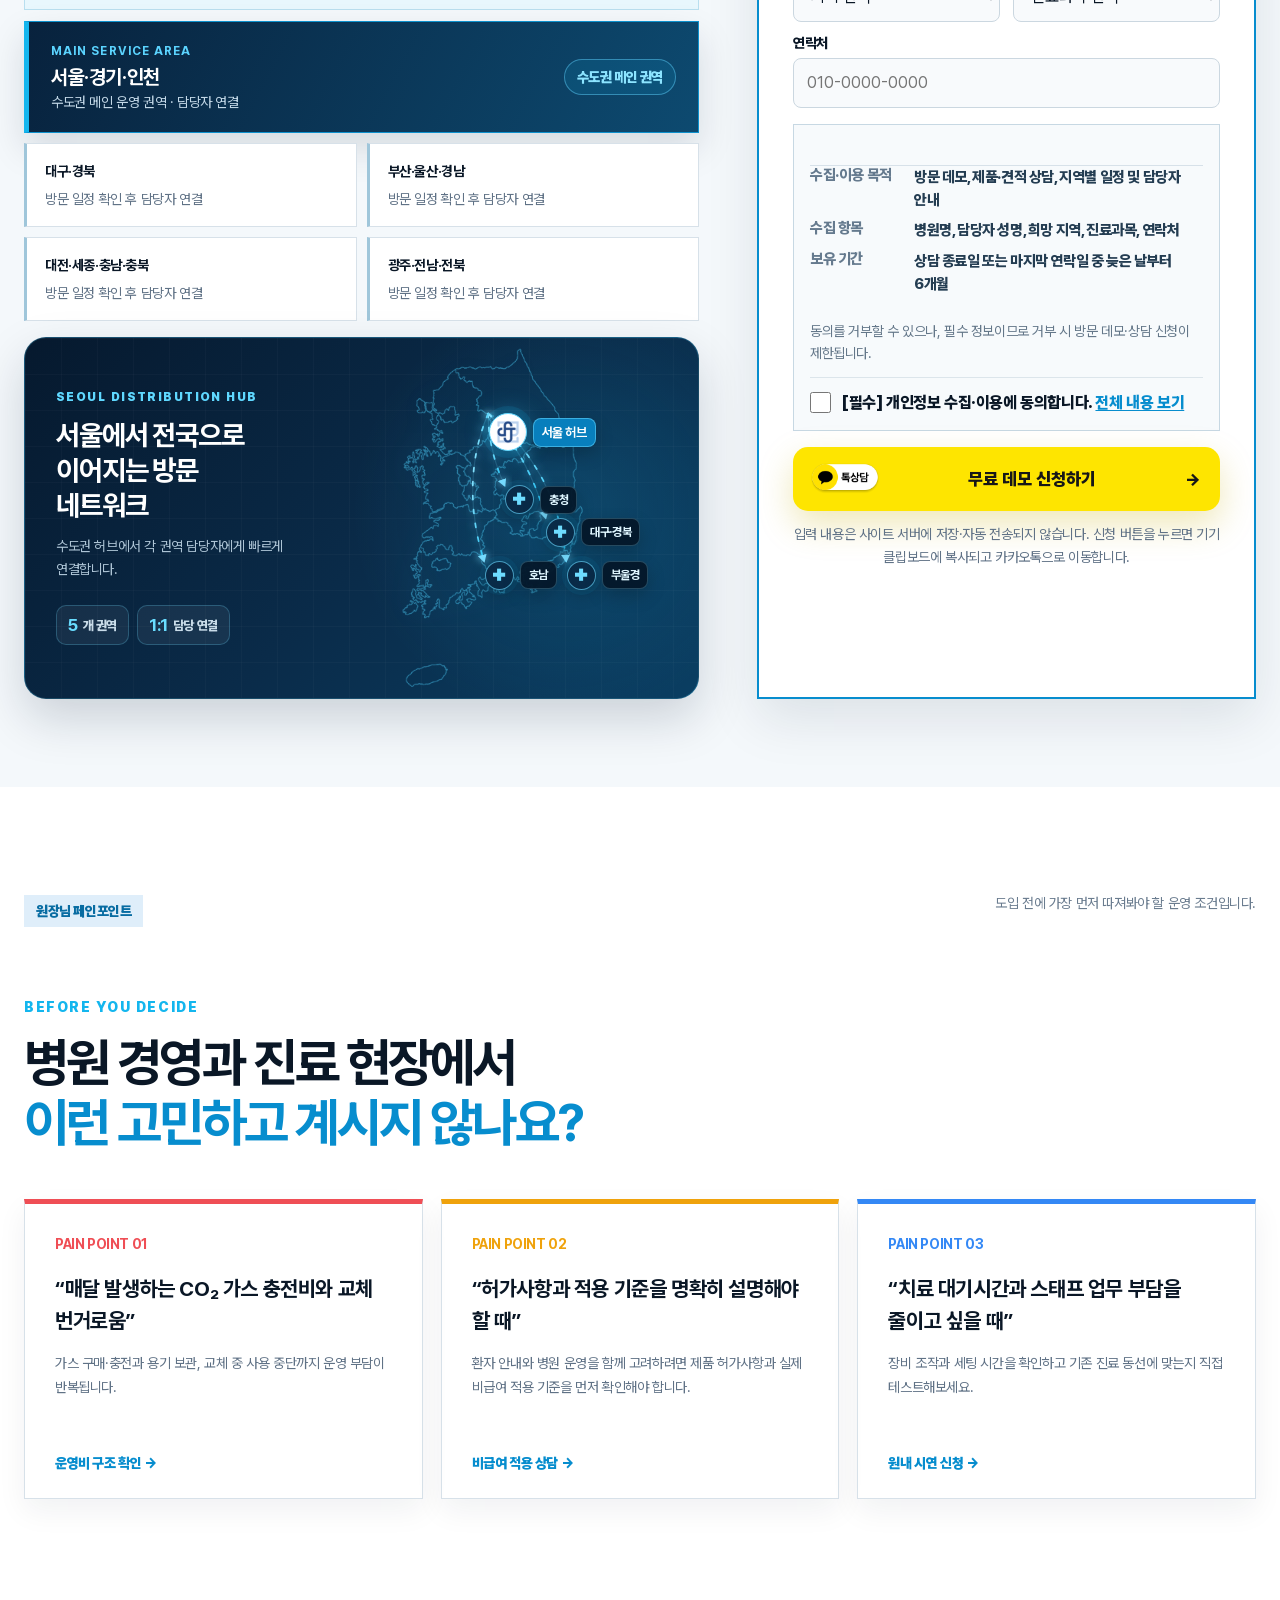
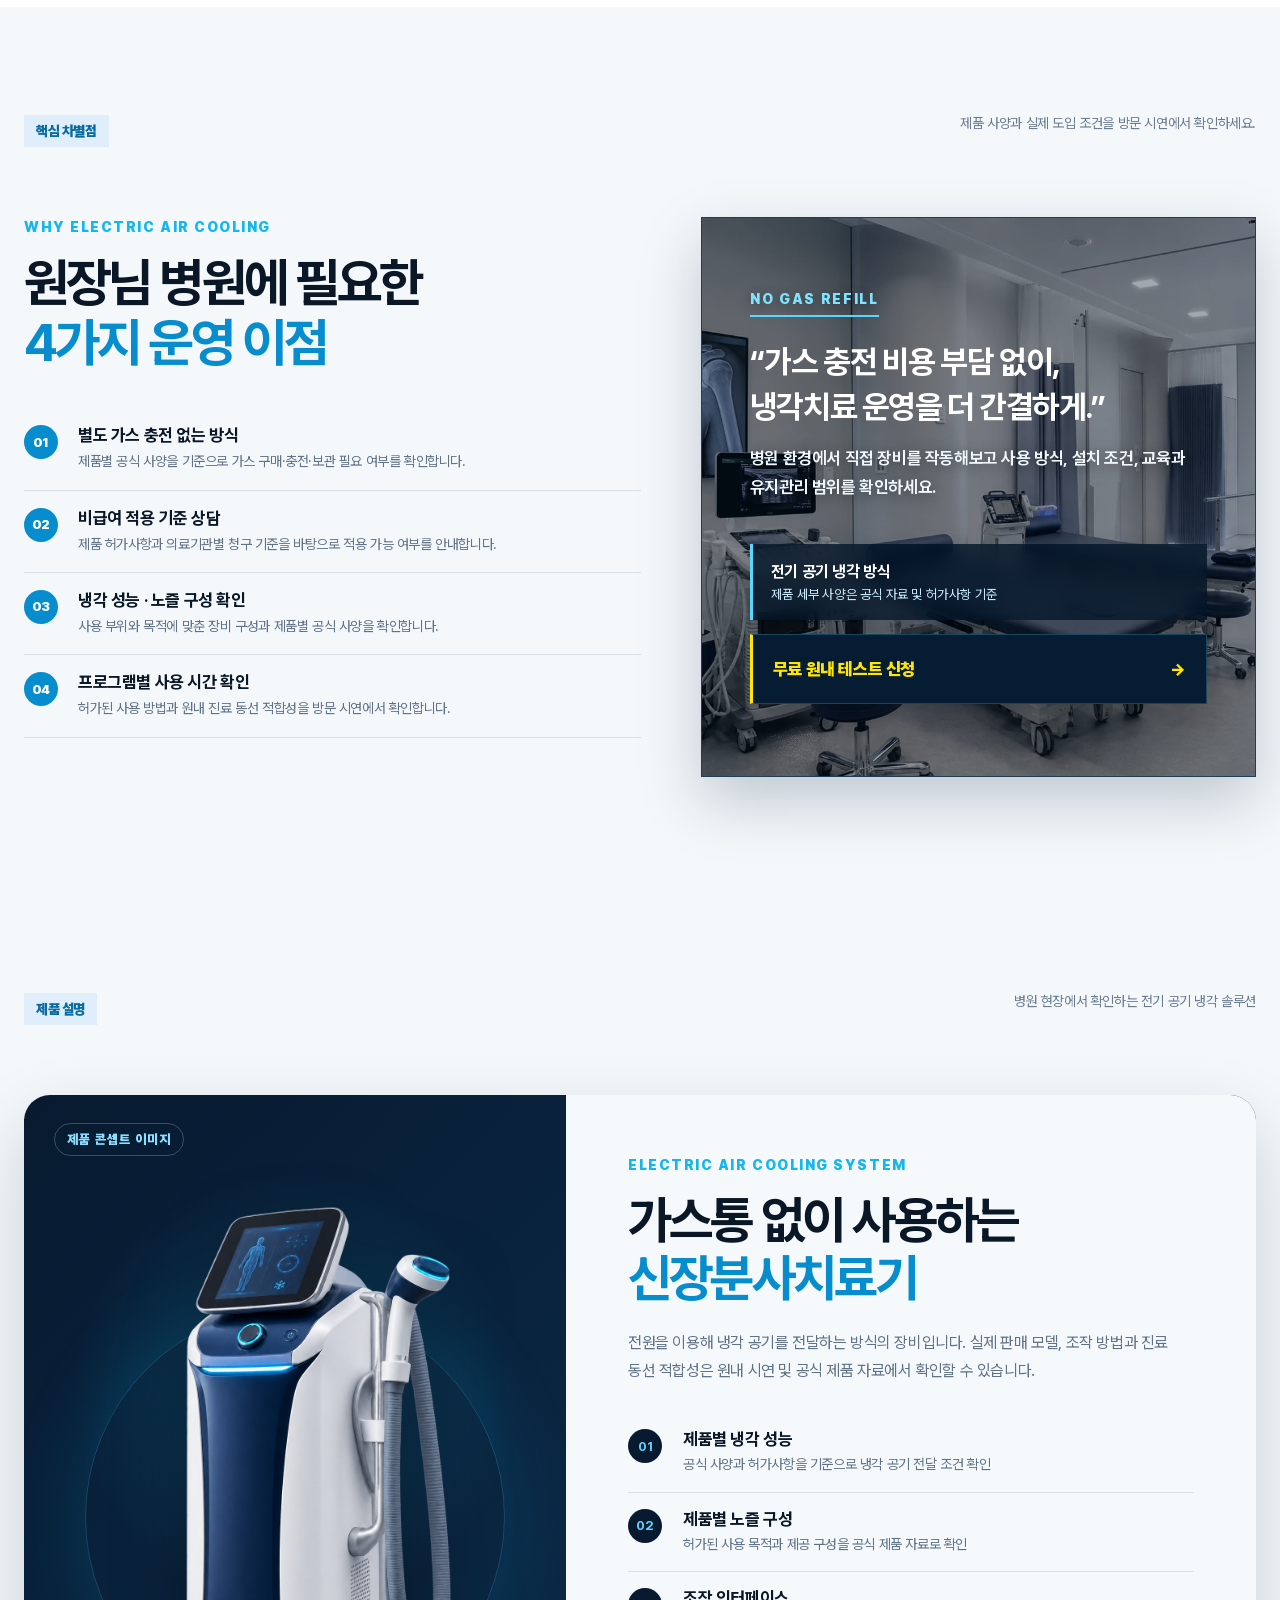
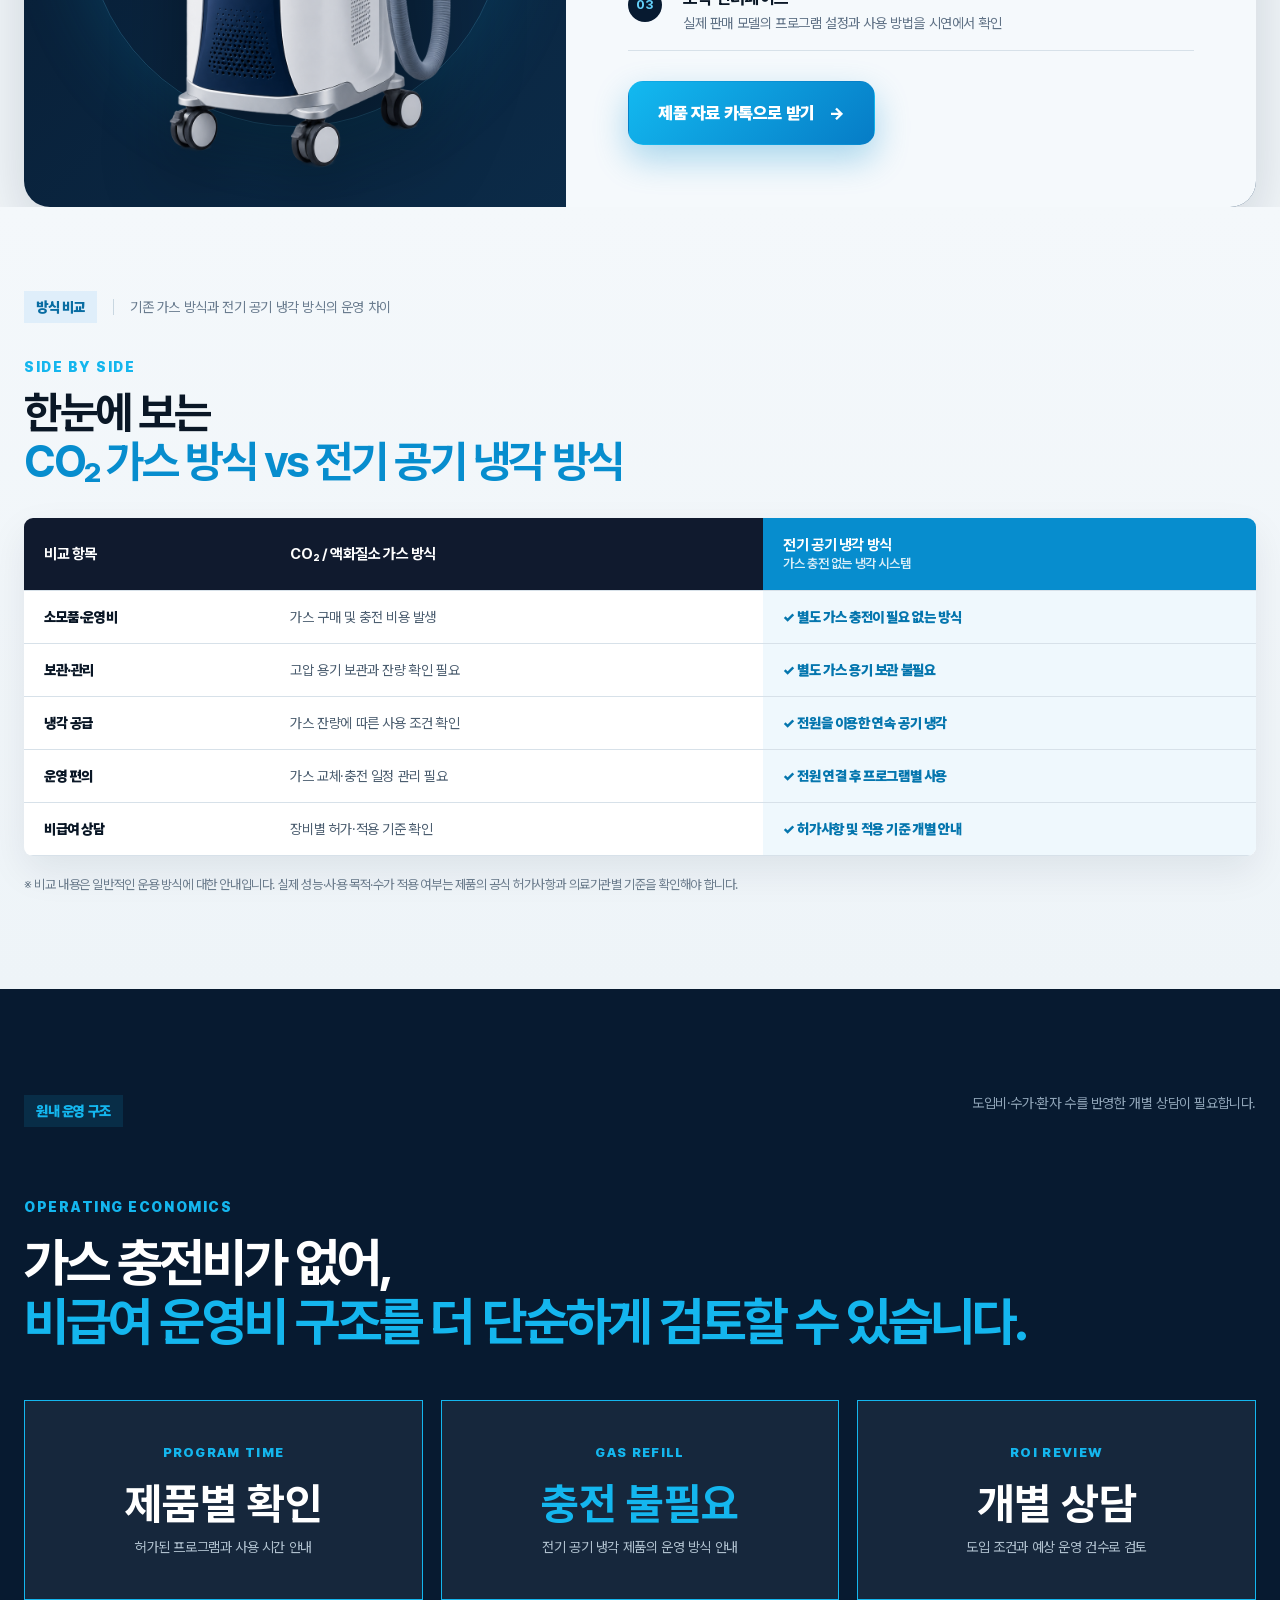
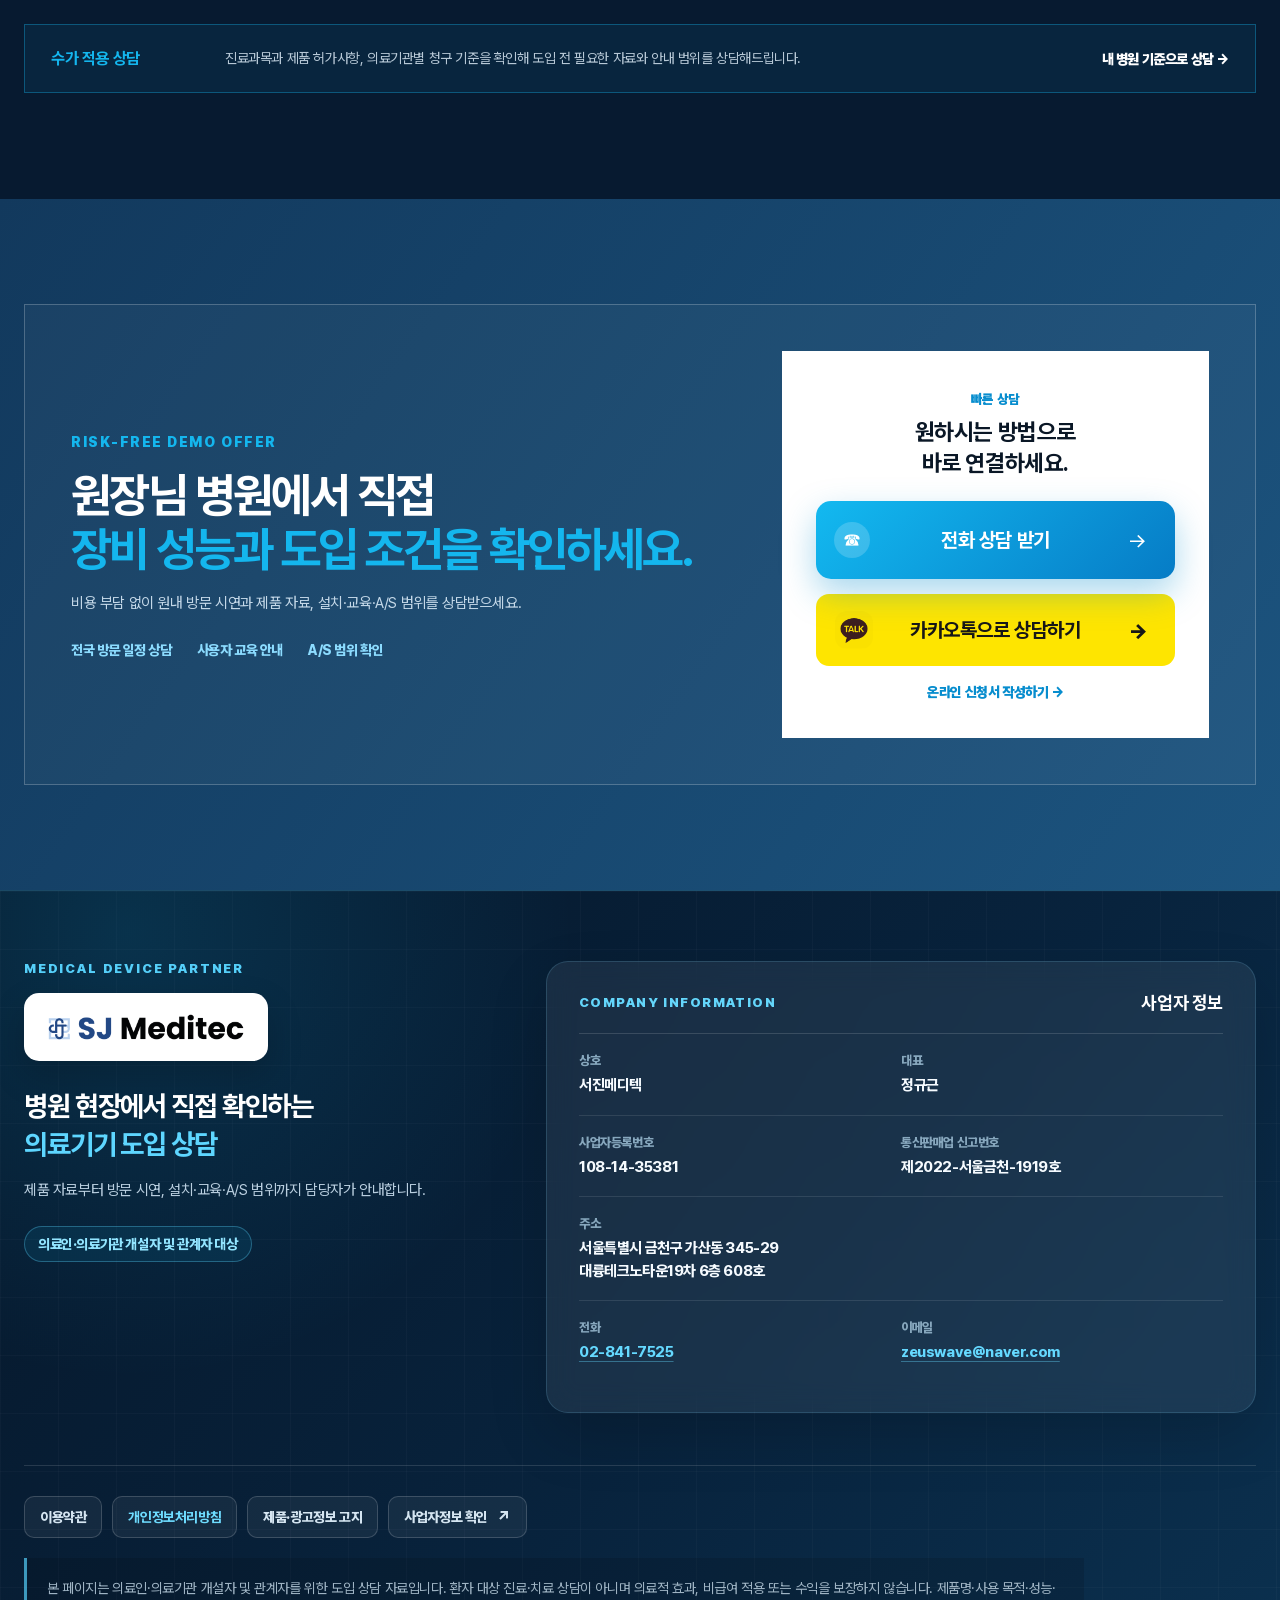
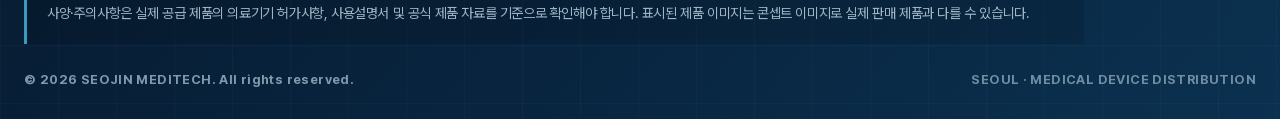
==== commit 2e6a9c68: "Refine service map locations" ====
--- a/index.html
+++ b/index.html
@@ -160,21 +160,21 @@
                   </marker>
                 </defs>
                 <g class="route-lines">
-                  <path class="route-base" d="M46 22 Q48 35 53 47"/>
-                  <path class="route-base" d="M46 22 Q58 35 64 56"/>
-                  <path class="route-base" d="M46 22 Q67 43 68 72"/>
-                  <path class="route-base" d="M46 22 Q38 45 45 67"/>
-                  <path class="route-flow route-one" d="M46 22 Q48 35 53 47" marker-end="url(#route-arrow)"/>
-                  <path class="route-flow route-two" d="M46 22 Q58 35 64 56" marker-end="url(#route-arrow)"/>
-                  <path class="route-flow route-three" d="M46 22 Q67 43 68 72" marker-end="url(#route-arrow)"/>
-                  <path class="route-flow route-four" d="M46 22 Q38 45 45 67" marker-end="url(#route-arrow)"/>
+                  <path class="route-base" d="M49 21 Q49 31 53 41"/>
+                  <path class="route-base" d="M49 21 Q59 33 63 50"/>
+                  <path class="route-base" d="M49 21 Q66 37 68 62"/>
+                  <path class="route-base" d="M49 21 Q42 40 48 62"/>
+                  <path class="route-flow route-one" d="M49 21 Q49 31 53 41" marker-end="url(#route-arrow)"/>
+                  <path class="route-flow route-two" d="M49 21 Q59 33 63 50" marker-end="url(#route-arrow)"/>
+                  <path class="route-flow route-three" d="M49 21 Q66 37 68 62" marker-end="url(#route-arrow)"/>
+                  <path class="route-flow route-four" d="M49 21 Q42 40 48 62" marker-end="url(#route-arrow)"/>
                 </g>
               </svg>
-              <span class="map-node map-hub" style="--x:46%;--y:22%;--delay:0s"><span class="node-icon"><img src="assets/logo-mark.png" alt=""></span><b>서울 허브</b></span>
-              <span class="map-node" style="--x:53%;--y:47%;--delay:.2s"><span class="node-icon">✚</span><b>충청</b></span>
-              <span class="map-node" style="--x:64%;--y:56%;--delay:.55s"><span class="node-icon">✚</span><b>대구·경북</b></span>
-              <span class="map-node" style="--x:68%;--y:72%;--delay:.8s"><span class="node-icon">✚</span><b>부울경</b></span>
-              <span class="map-node" style="--x:45%;--y:67%;--delay:.4s"><span class="node-icon">✚</span><b>호남</b></span>
+              <span class="map-node map-hub" style="--x:49%;--y:21%;--delay:0s"><span class="node-icon"><img src="assets/logo-mark.png" alt=""></span><b>서울 허브</b></span>
+              <span class="map-node" style="--x:53%;--y:41%;--delay:.2s"><span class="node-icon">✚</span><b>충청</b></span>
+              <span class="map-node" style="--x:63%;--y:50%;--delay:.55s"><span class="node-icon">✚</span><b>대구·경북</b></span>
+              <span class="map-node" style="--x:68%;--y:62%;--delay:.8s"><span class="node-icon">✚</span><b>부울경</b></span>
+              <span class="map-node" style="--x:48%;--y:62%;--delay:.4s"><span class="node-icon">✚</span><b>호남</b></span>
             </div>
           </div>
         </div>
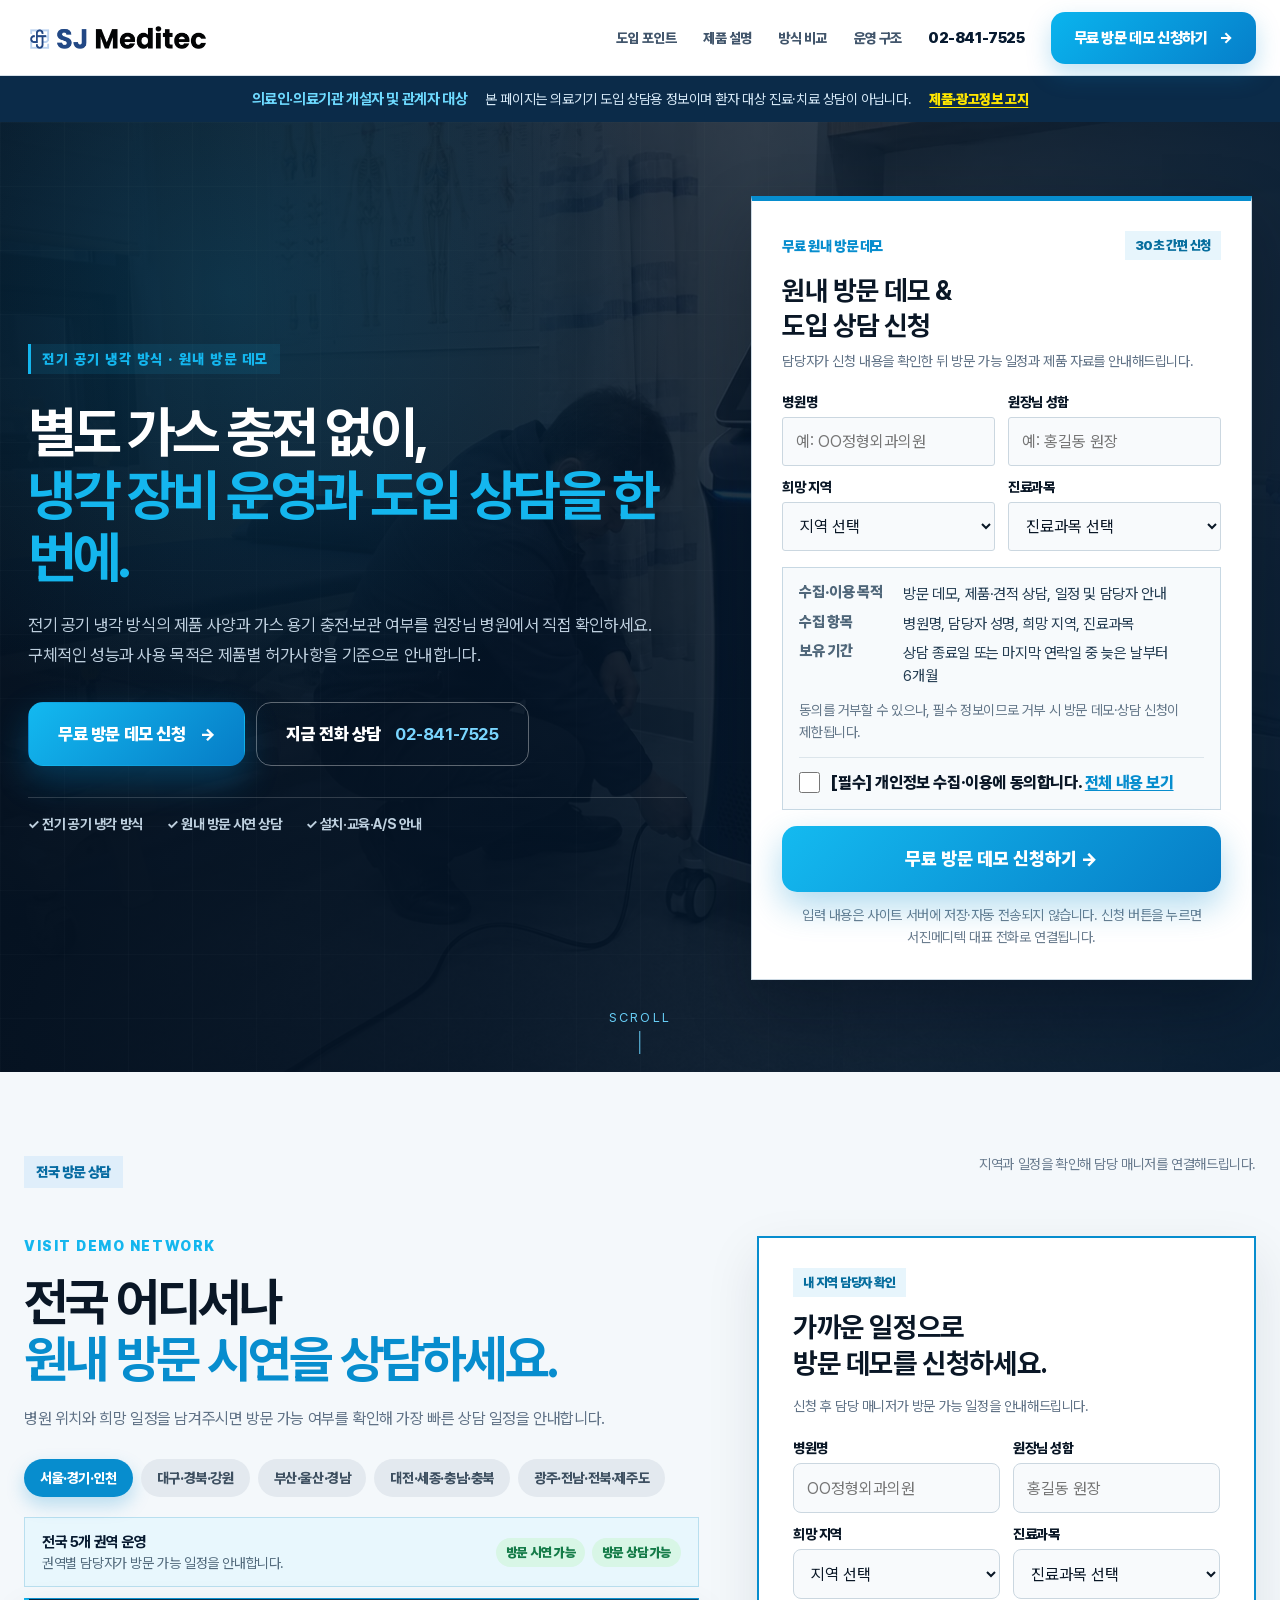
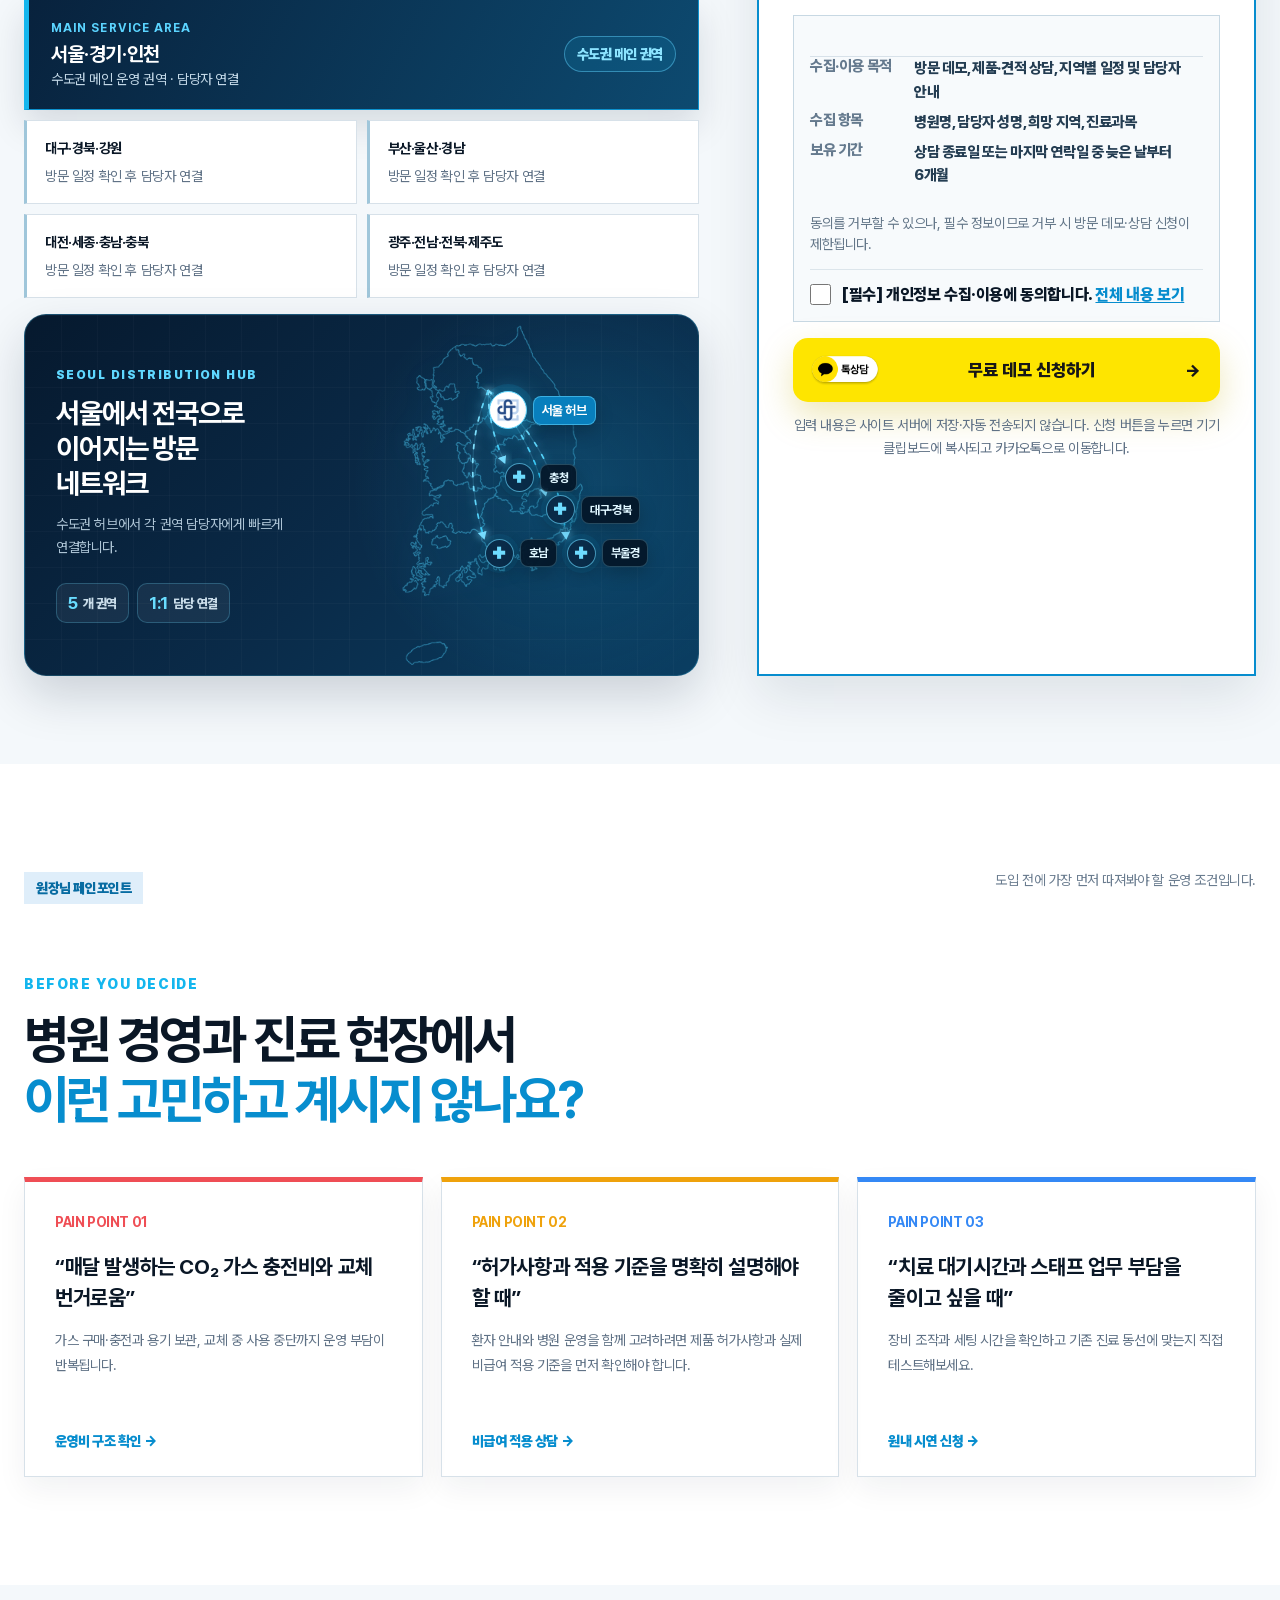
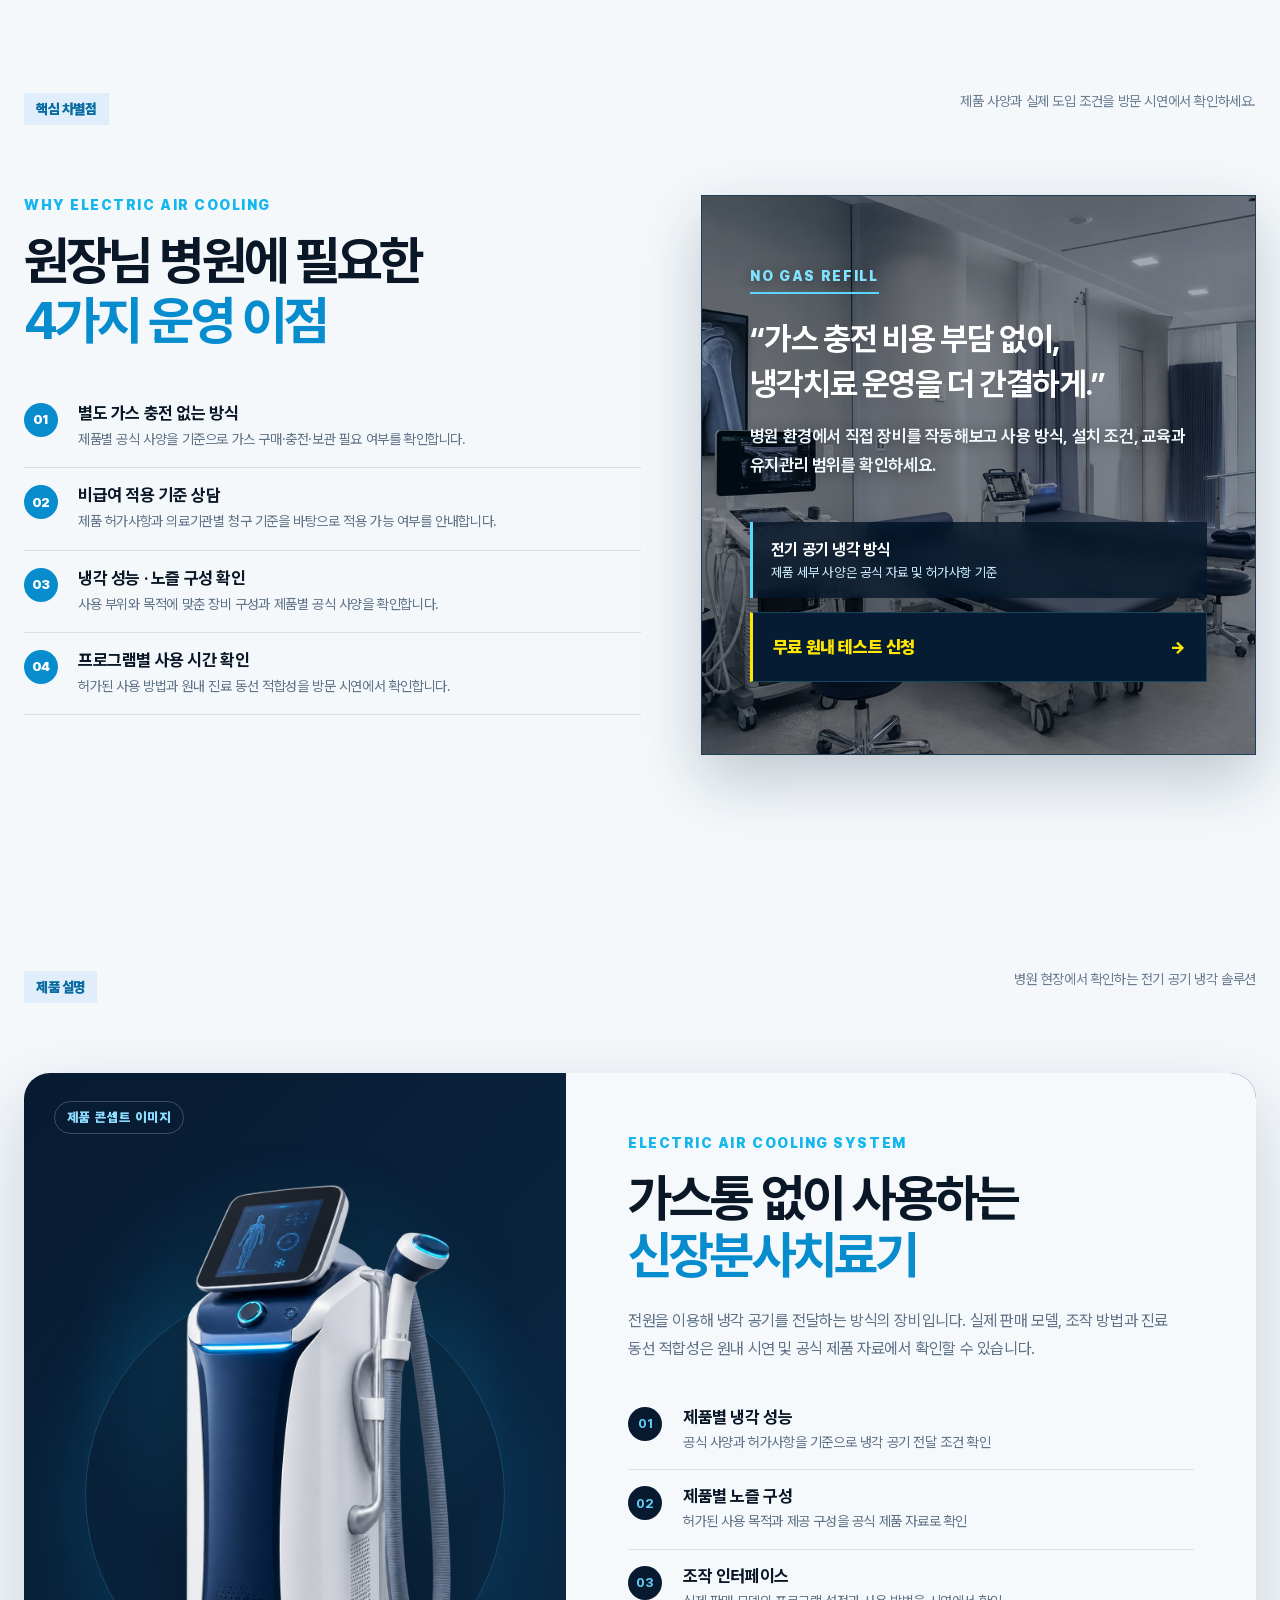
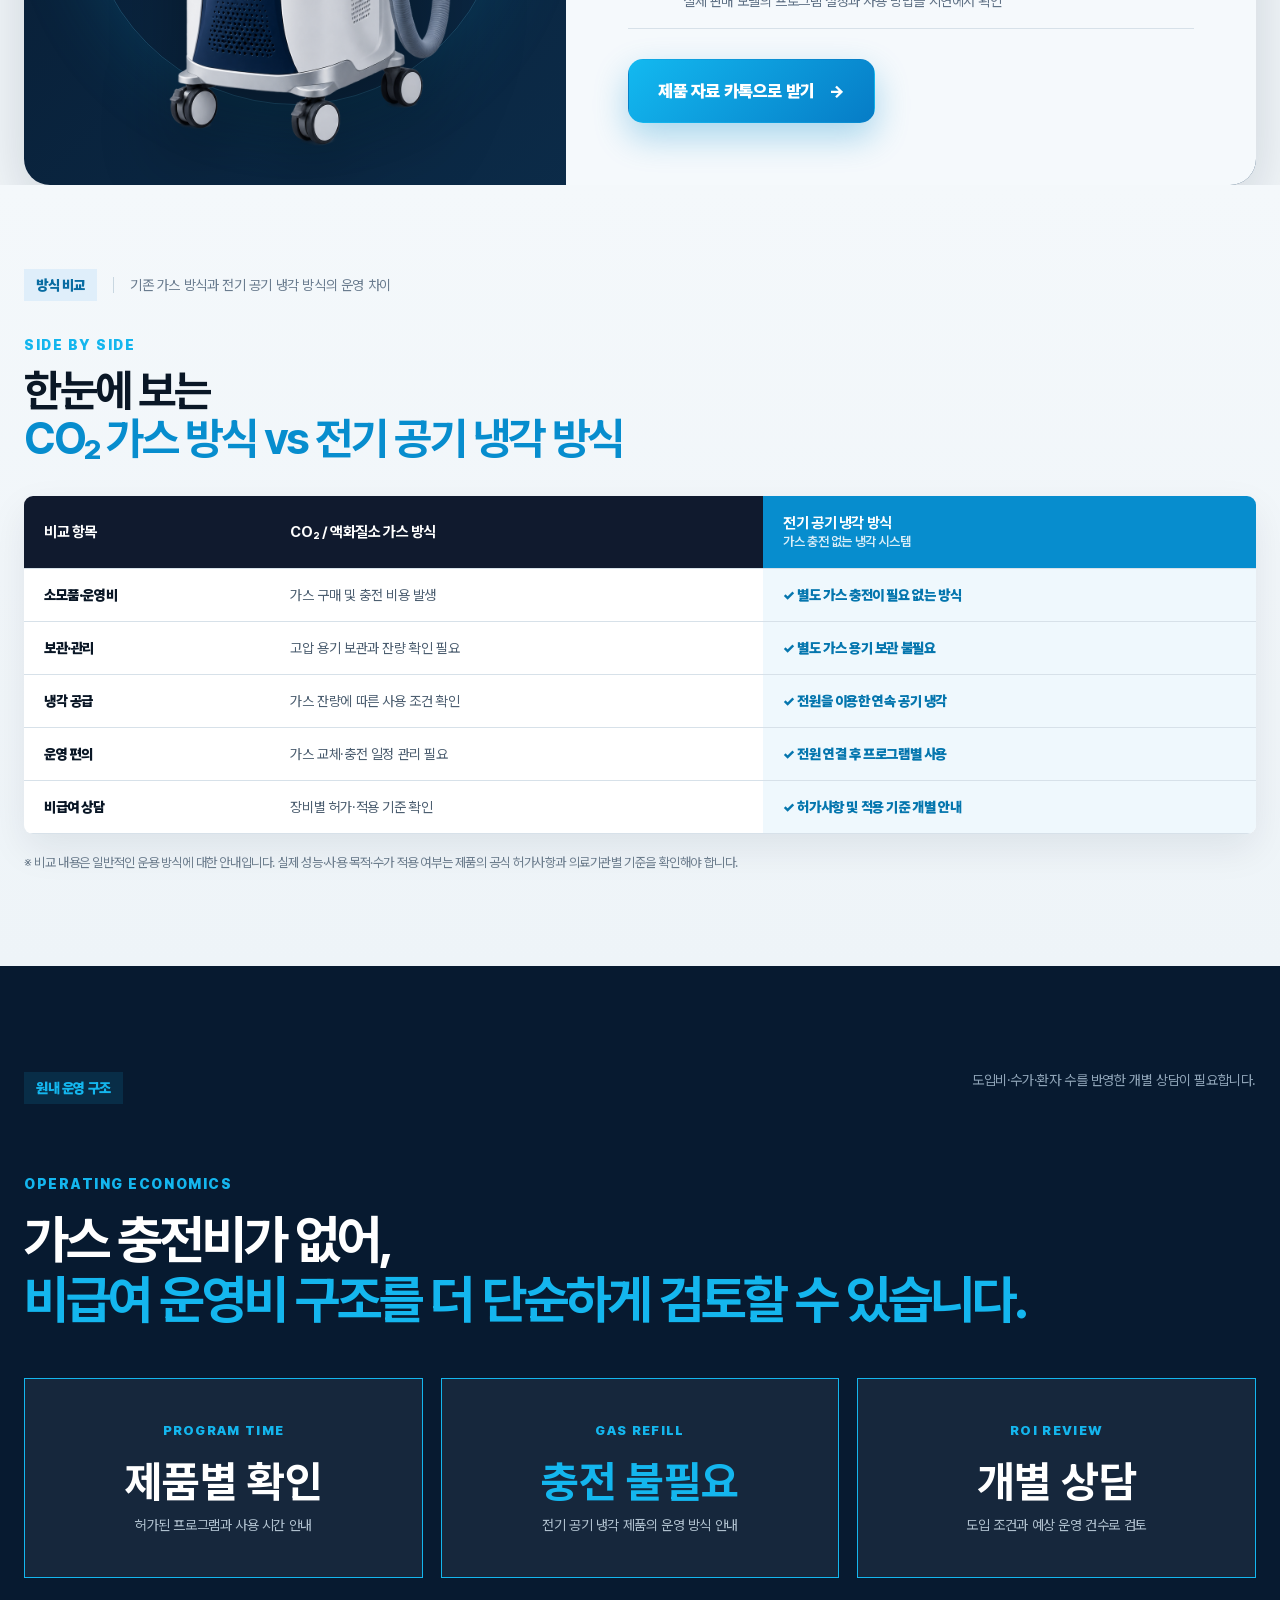
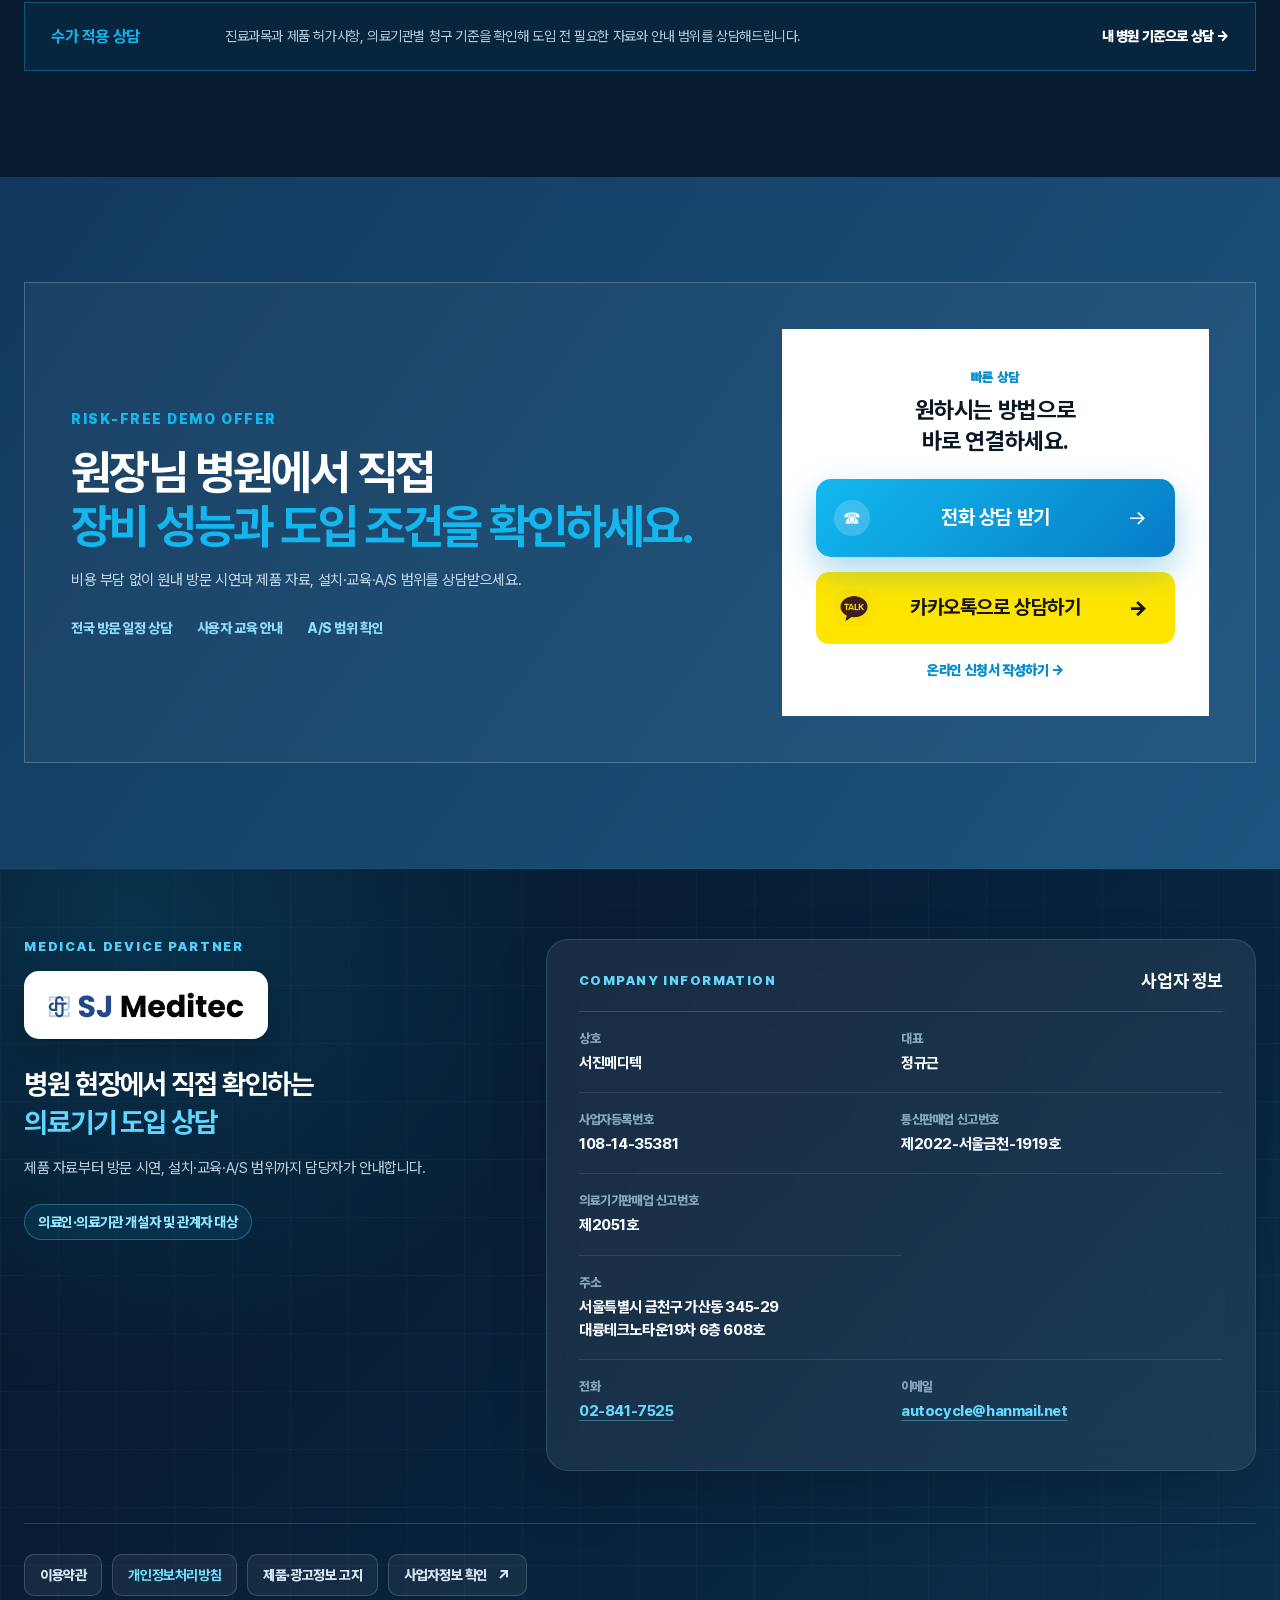
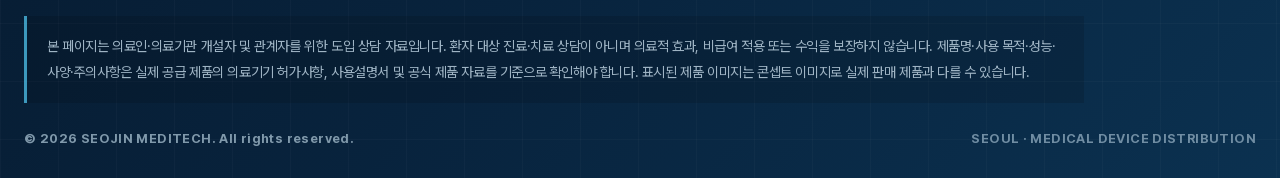
==== commit 6368d526: "Update lead fields and business disclosures" ====
--- a/index.html
+++ b/index.html
@@ -9,7 +9,7 @@
   <title>신장분사치료기 방문 데모 | 서진메디텍</title>
   <link rel="icon" href="assets/logo-mark.png" type="image/png">
   <link rel="preload" href="assets/hero-installation-v1.webp" as="image" type="image/webp" fetchpriority="high">
-  <link rel="stylesheet" href="styles-v2.css?v=20260828-01">
+  <link rel="stylesheet" href="styles-v2.css?v=20260828-02">
   <script type="application/ld+json">
   {
     "@context": "https://schema.org",
@@ -17,7 +17,7 @@
     "name": "서진메디텍",
     "alternateName": "SJ Meditec",
     "telephone": "+82-2-841-7525",
-    "email": "zeuswave@naver.com",
+    "email": "autocycle@hanmail.net",
     "address": {
       "@type": "PostalAddress",
       "streetAddress": "가산동 345-29, 대륭테크노타운19차 6층 608호",
@@ -42,7 +42,7 @@
       <a href="#profit">운영 구조</a>
     </nav>
     <a class="top-phone" href="tel:028417525">02-841-7525</a>
-    <a class="top-cta attention-cta quote-link" href="#quote">무료 방문 데모 <span>→</span></a>
+    <a class="top-cta attention-cta" href="tel:028417525">무료 방문 데모 신청하기 <span>→</span></a>
   </header>
 
   <div class="audience-notice" role="note">
@@ -89,20 +89,20 @@
           <div class="form-grid">
             <label><span>병원명</span><input name="clinic" autocomplete="organization" placeholder="예: OO정형외과의원" required></label>
             <label><span>원장님 성함</span><input name="director" autocomplete="name" placeholder="예: 홍길동 원장" required></label>
-            <label><span>진료과목</span><select name="department" required><option value="">선택해주세요</option><option>정형외과</option><option>마취통증의학과</option><option>재활의학과</option><option>신경외과</option><option>한의원</option><option>기타</option></select></label>
-            <label><span>연락처</span><input name="phone" inputmode="tel" autocomplete="tel" placeholder="010-0000-0000" required></label>
+            <label><span>희망 지역</span><select name="region" required><option value="">지역 선택</option><option>서울·경기·인천</option><option>대구·경북·강원</option><option>부산·울산·경남</option><option>대전·세종·충남·충북</option><option>광주·전남·전북·제주도</option><option>기타 지역</option></select></label>
+            <label><span>진료과목</span><select name="department" required><option value="">진료과목 선택</option><option>정형외과</option><option>마취통증의학과</option><option>재활의학과</option><option>신경외과</option><option>한의원</option><option>기타</option></select></label>
           </div>
           <div class="consent-panel" id="hero-consent-detail">
             <dl>
               <dt>수집·이용 목적</dt><dd>방문 데모, 제품·견적 상담, 일정 및 담당자 안내</dd>
-              <dt>수집 항목</dt><dd>병원명, 담당자 성명, 진료과목, 연락처</dd>
+              <dt>수집 항목</dt><dd>병원명, 담당자 성명, 희망 지역, 진료과목</dd>
               <dt>보유 기간</dt><dd>상담 종료일 또는 마지막 연락일 중 늦은 날부터 6개월</dd>
             </dl>
             <p class="consent-refusal">동의를 거부할 수 있으나, 필수 정보이므로 거부 시 방문 데모·상담 신청이 제한됩니다.</p>
             <label class="consent"><input type="checkbox" name="consent" required aria-describedby="hero-consent-detail"><span>[필수] 개인정보 수집·이용에 동의합니다. <a href="privacy.html#collection-consent" target="_blank" rel="noopener noreferrer">전체 내용 보기</a></span></label>
           </div>
-          <button class="attention-cta" type="submit">무료 방문 데모 및 자료 신청하기 <span>→</span></button>
-          <p class="form-note">입력 내용은 사이트 서버에 저장·자동 전송되지 않습니다. 신청 버튼을 누르면 기기 클립보드에 복사되고 카카오톡으로 이동하며, 상담창에서 직접 전송할 때 서진메디텍이 수신합니다.</p>
+          <button class="attention-cta" type="submit">무료 방문 데모 신청하기 <span>→</span></button>
+          <p class="form-note">입력 내용은 사이트 서버에 저장·자동 전송되지 않습니다. 신청 버튼을 누르면 서진메디텍 대표 전화로 연결됩니다.</p>
           <div class="form-message" role="status" aria-live="polite"></div>
         </form>
       </div>
@@ -120,7 +120,7 @@
           <h2>전국 어디서나<br><em>원내 방문 시연을 상담하세요.</em></h2>
           <p>병원 위치와 희망 일정을 남겨주시면 방문 가능 여부를 확인해 가장 빠른 상담 일정을 안내합니다.</p>
           <div class="region-tabs" aria-label="상담 가능 지역">
-            <span class="active">서울·경기·인천</span><span>대구·경북</span><span>부산·울산·경남</span><span>대전·세종·충남·충북</span><span>광주·전남·전북</span>
+            <span class="active">서울·경기·인천</span><span>대구·경북·강원</span><span>부산·울산·경남</span><span>대전·세종·충남·충북</span><span>광주·전남·전북·제주도</span>
           </div>
           <div class="region-capability">
             <div><strong>전국 5개 권역 운영</strong><small>권역별 담당자가 방문 가능 일정을 안내합니다.</small></div>
@@ -128,10 +128,10 @@
           </div>
           <div class="region-list">
             <article class="featured"><div><b>MAIN SERVICE AREA</b><strong>서울·경기·인천</strong><small>수도권 메인 운영 권역 · 담당자 연결</small></div><span>수도권 메인 권역</span></article>
-            <article><strong>대구·경북</strong><small>방문 일정 확인 후 담당자 연결</small></article>
+            <article><strong>대구·경북·강원</strong><small>방문 일정 확인 후 담당자 연결</small></article>
             <article><strong>부산·울산·경남</strong><small>방문 일정 확인 후 담당자 연결</small></article>
             <article><strong>대전·세종·충남·충북</strong><small>방문 일정 확인 후 담당자 연결</small></article>
-            <article><strong>광주·전남·전북</strong><small>방문 일정 확인 후 담당자 연결</small></article>
+            <article><strong>광주·전남·전북·제주도</strong><small>방문 일정 확인 후 담당자 연결</small></article>
           </div>
           <div class="service-map reveal">
             <div class="service-map-copy">
@@ -185,14 +185,13 @@
           <div class="network-form-grid">
             <label><span>병원명</span><input name="clinic" autocomplete="organization" placeholder="OO정형외과의원" required></label>
             <label><span>원장님 성함</span><input name="director" autocomplete="name" placeholder="홍길동 원장" required></label>
-            <label><span>희망 지역</span><select name="region" required><option value="">지역 선택</option><option>서울·경기·인천</option><option>대구·경북</option><option>부산·울산·경남</option><option>대전·세종·충남·충북</option><option>광주·전남·전북</option><option>기타 지역</option></select></label>
+            <label><span>희망 지역</span><select name="region" required><option value="">지역 선택</option><option>서울·경기·인천</option><option>대구·경북·강원</option><option>부산·울산·경남</option><option>대전·세종·충남·충북</option><option>광주·전남·전북·제주도</option><option>기타 지역</option></select></label>
             <label><span>진료과목</span><select name="department" required><option value="">진료과목 선택</option><option>정형외과</option><option>마취통증의학과</option><option>재활의학과</option><option>신경외과</option><option>한의원</option><option>기타</option></select></label>
-            <label class="network-phone"><span>연락처</span><input name="phone" inputmode="tel" autocomplete="tel" placeholder="010-0000-0000" required></label>
           </div>
           <div class="consent-panel" id="region-consent-detail">
             <dl>
               <dt>수집·이용 목적</dt><dd>방문 데모, 제품·견적 상담, 지역별 일정 및 담당자 안내</dd>
-              <dt>수집 항목</dt><dd>병원명, 담당자 성명, 희망 지역, 진료과목, 연락처</dd>
+              <dt>수집 항목</dt><dd>병원명, 담당자 성명, 희망 지역, 진료과목</dd>
               <dt>보유 기간</dt><dd>상담 종료일 또는 마지막 연락일 중 늦은 날부터 6개월</dd>
             </dl>
             <p class="consent-refusal">동의를 거부할 수 있으나, 필수 정보이므로 거부 시 방문 데모·상담 신청이 제한됩니다.</p>
@@ -349,9 +348,10 @@
             <div><dt>대표</dt><dd>정규근</dd></div>
             <div><dt>사업자등록번호</dt><dd>108-14-35381</dd></div>
             <div><dt>통신판매업 신고번호</dt><dd>제2022-서울금천-1919호</dd></div>
+            <div><dt>의료기기판매업 신고번호</dt><dd>제2051호</dd></div>
             <div class="company-address"><dt>주소</dt><dd>서울특별시 금천구 가산동 345-29<br>대륭테크노타운19차 6층 608호</dd></div>
             <div><dt>전화</dt><dd><a href="tel:028417525">02-841-7525</a></dd></div>
-            <div><dt>이메일</dt><dd><a href="mailto:zeuswave@naver.com">zeuswave@naver.com</a></dd></div>
+            <div><dt>이메일</dt><dd><a href="mailto:autocycle@hanmail.net">autocycle@hanmail.net</a></dd></div>
           </dl>
         </div>
       </div>
@@ -373,6 +373,6 @@
     <a class="mobile-quote attention-cta quote-link" href="#quote"><span>30초 간편 신청</span><b>무료 데모 신청하기 →</b></a>
   </nav>
 
-  <script src="script.js?v=20260827-17"></script>
+  <script src="script.js?v=20260828-01"></script>
 </body>
 </html>
--- a/styles-v2.css
+++ b/styles-v2.css
@@ -390,7 +390,6 @@
 .network-form label > span { display: block; margin-bottom: 7px; font-size: 14px; font-weight: 800; }
 .network-form input, .network-form select { width: 100%; height: 50px; padding: 0 13px; border: 1px solid #cbd7e0; border-radius: 8px; background: #f8fafc; color: var(--ink); }
 .network-form input:focus, .network-form select:focus { outline: 2px solid rgba(7,141,206,.18); border-color: var(--blue); }
-.network-phone { grid-column: 1 / -1; }
 .network-form .consent-panel { margin: 16px 0; }
 .network-form .consent { margin: 0; }
 .network-form .consent input { flex: 0 0 auto; width: 21px; height: 21px; padding: 0; }
@@ -685,7 +684,6 @@
   .network-card { padding: 25px 20px; }
   .network-card dl div { grid-template-columns: 1fr; gap: 5px; }
   .network-form-grid { grid-template-columns: 1fr; }
-  .network-phone { grid-column: auto; }
   .benefit-banner { padding: 32px 23px; }
   .benefit-banner > div { margin-top: 35px; }
   .section-heading h2, .benefit h2, .product h2, .profit h2, .final-cta h2 { font-size: 34px; }
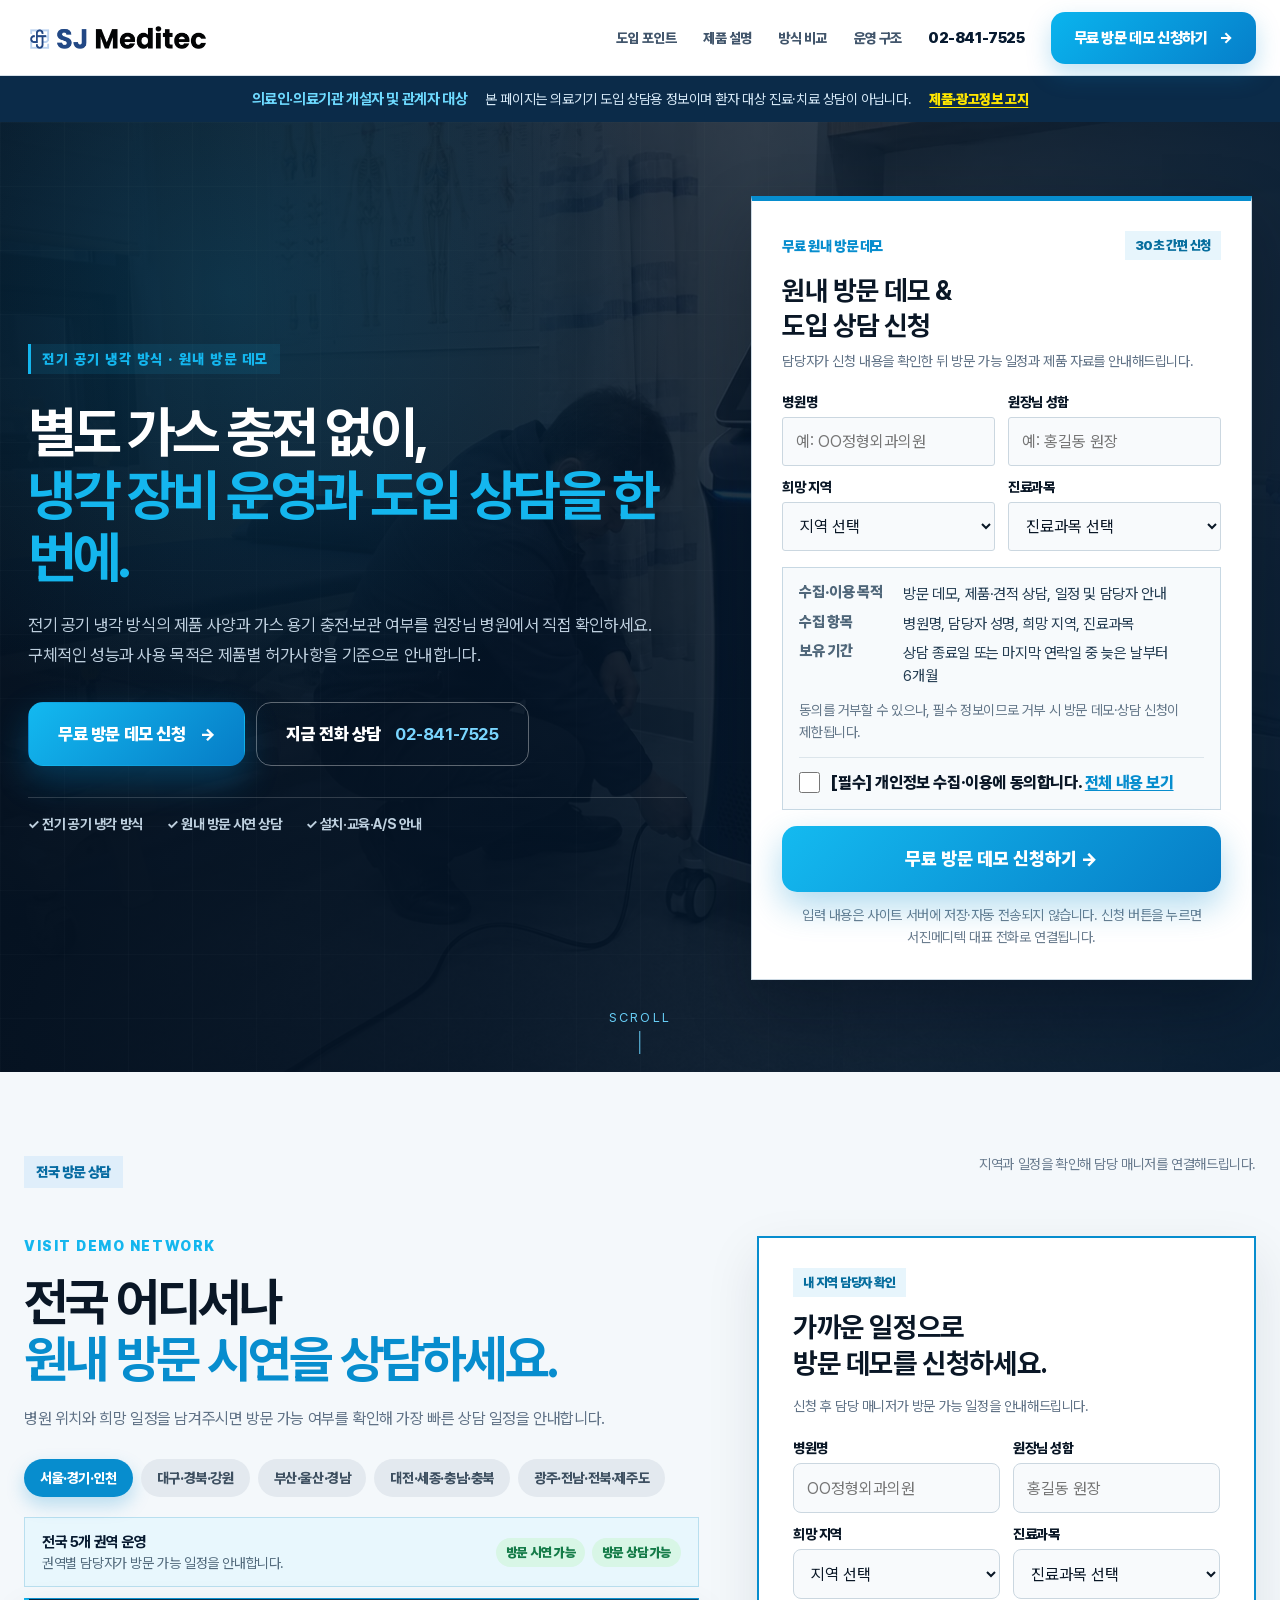
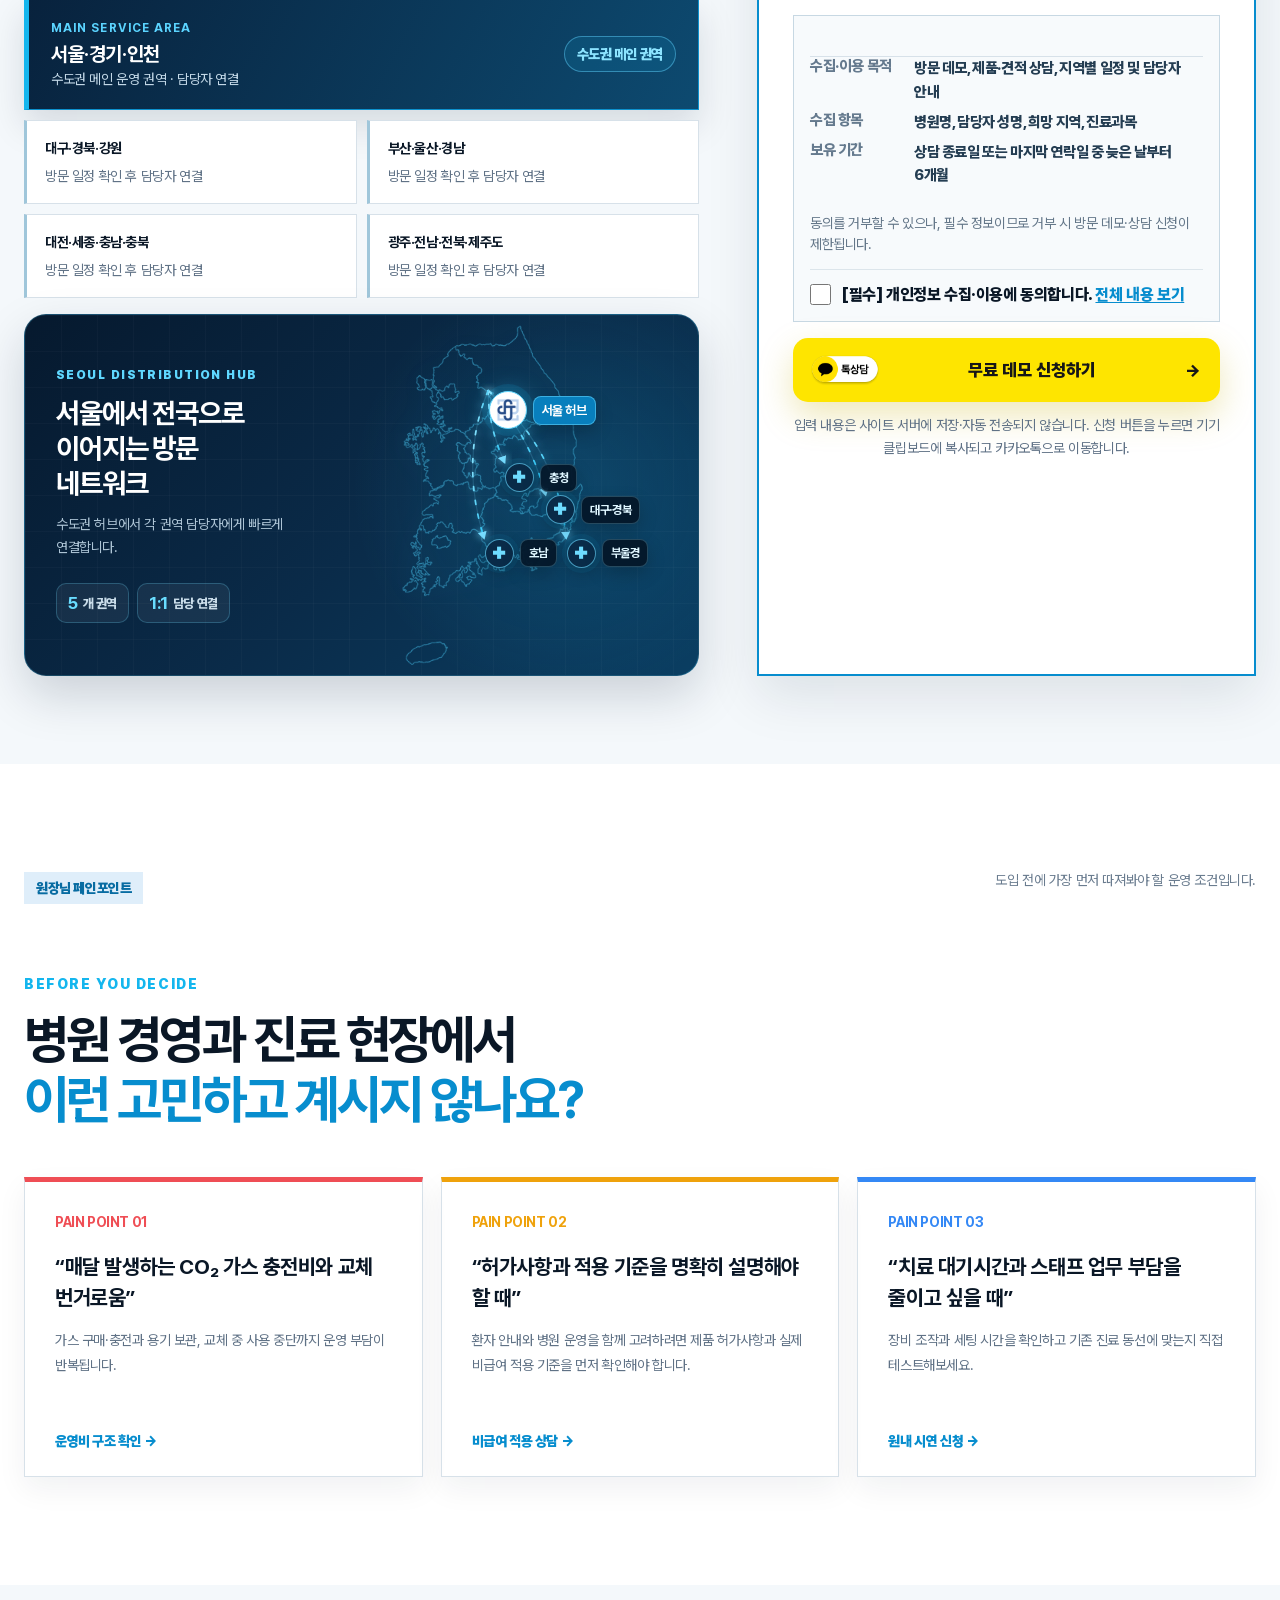
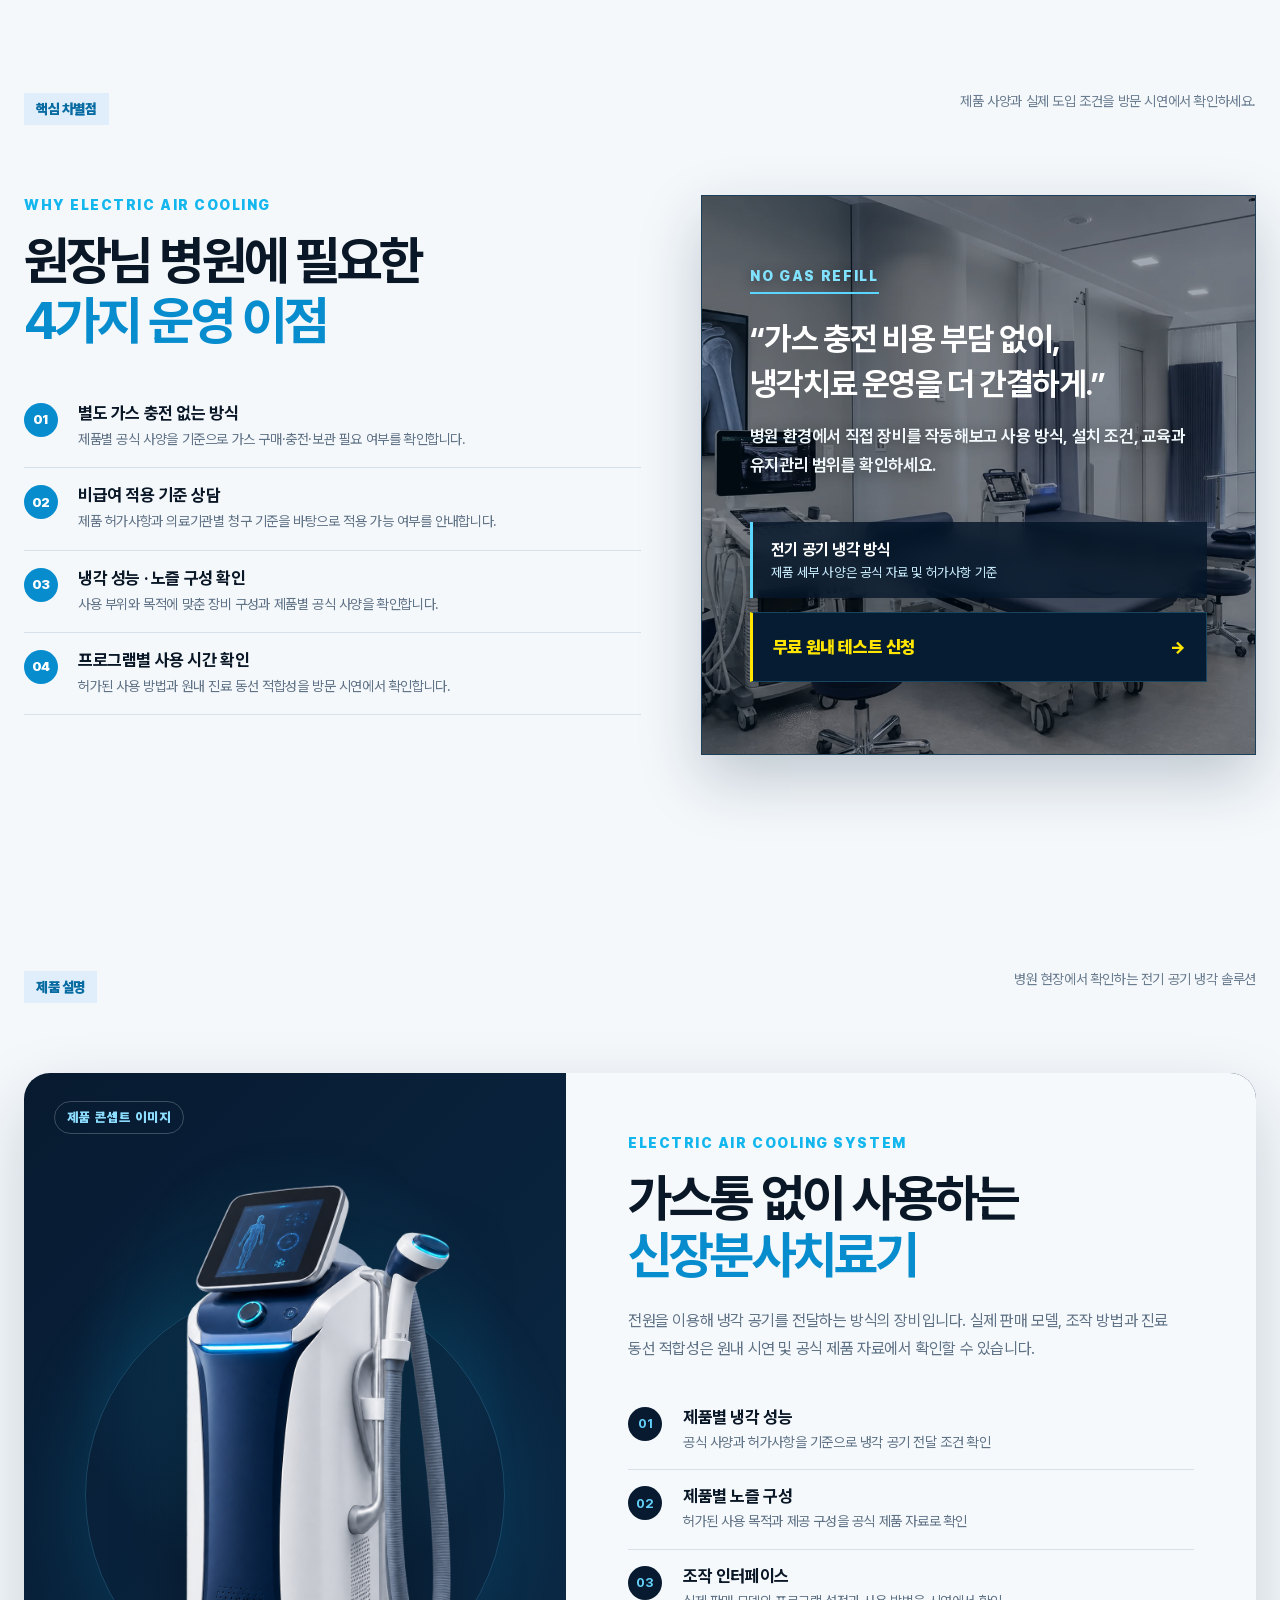
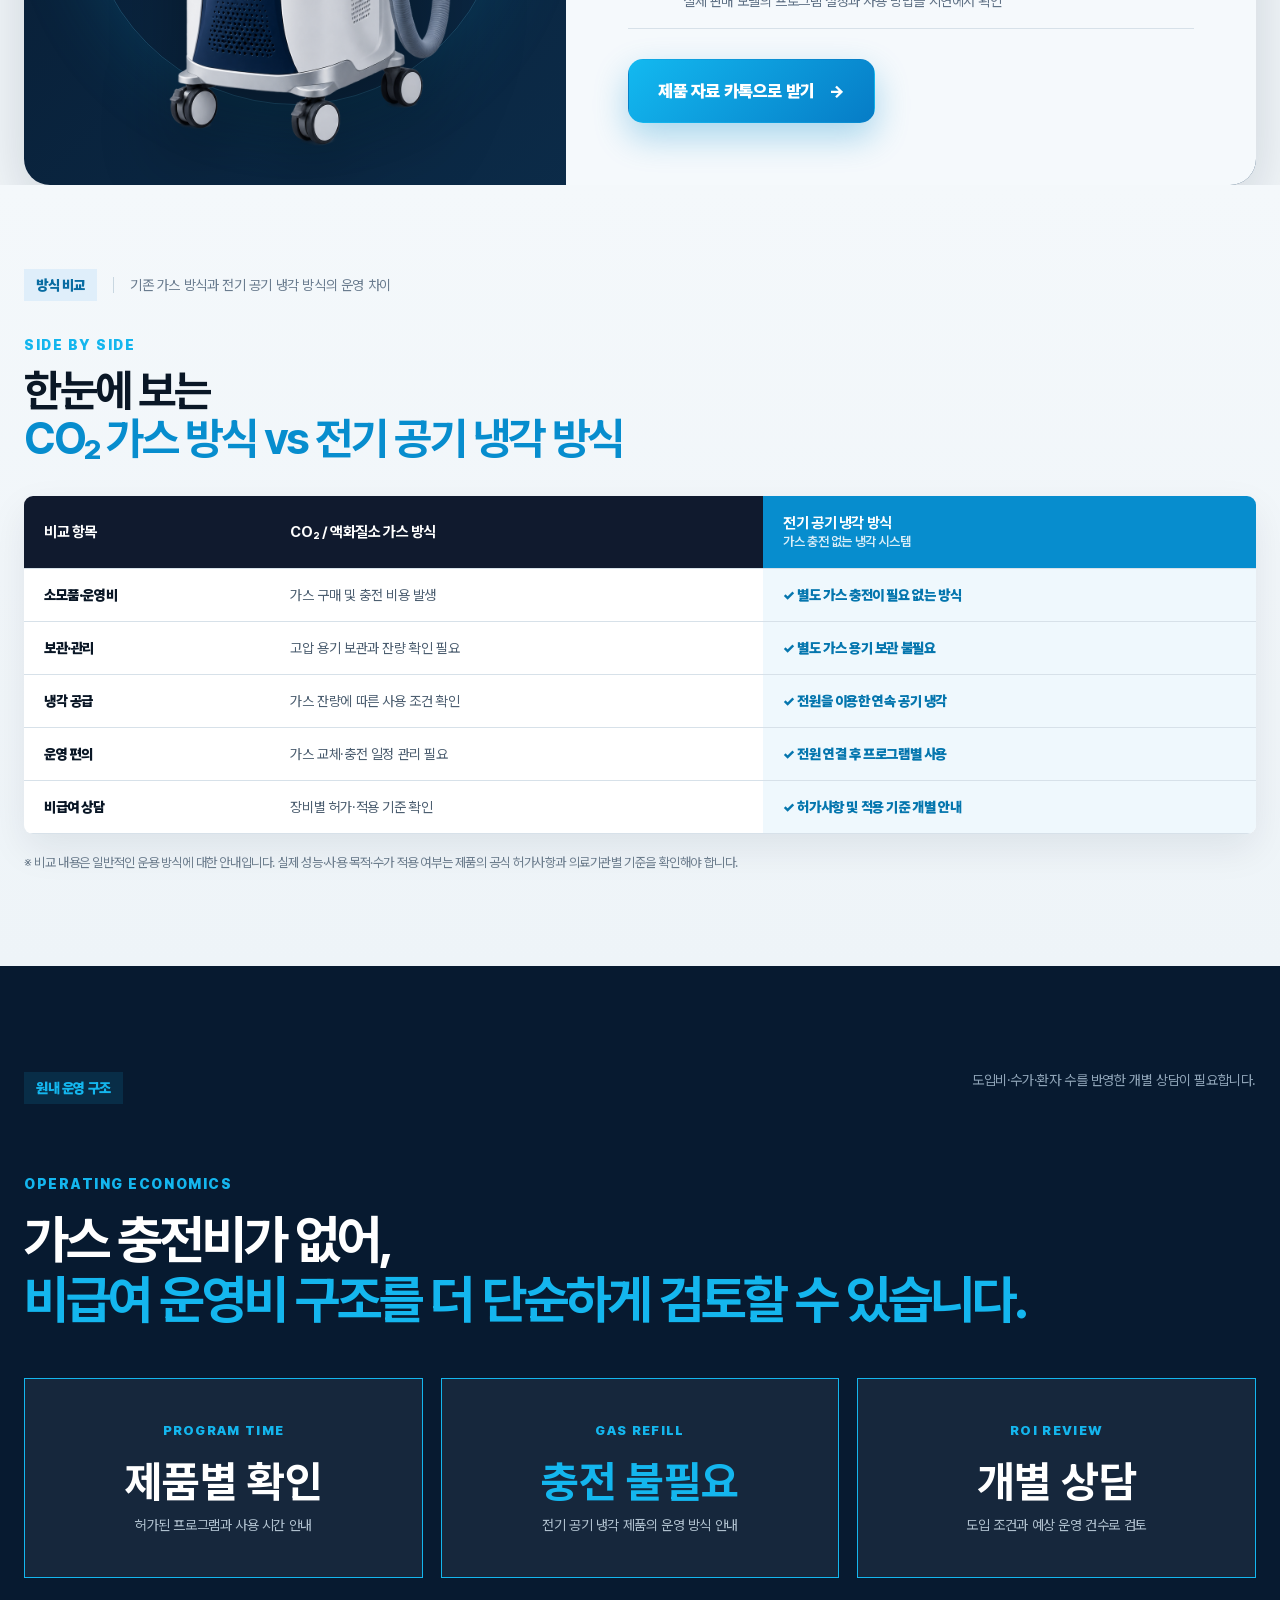
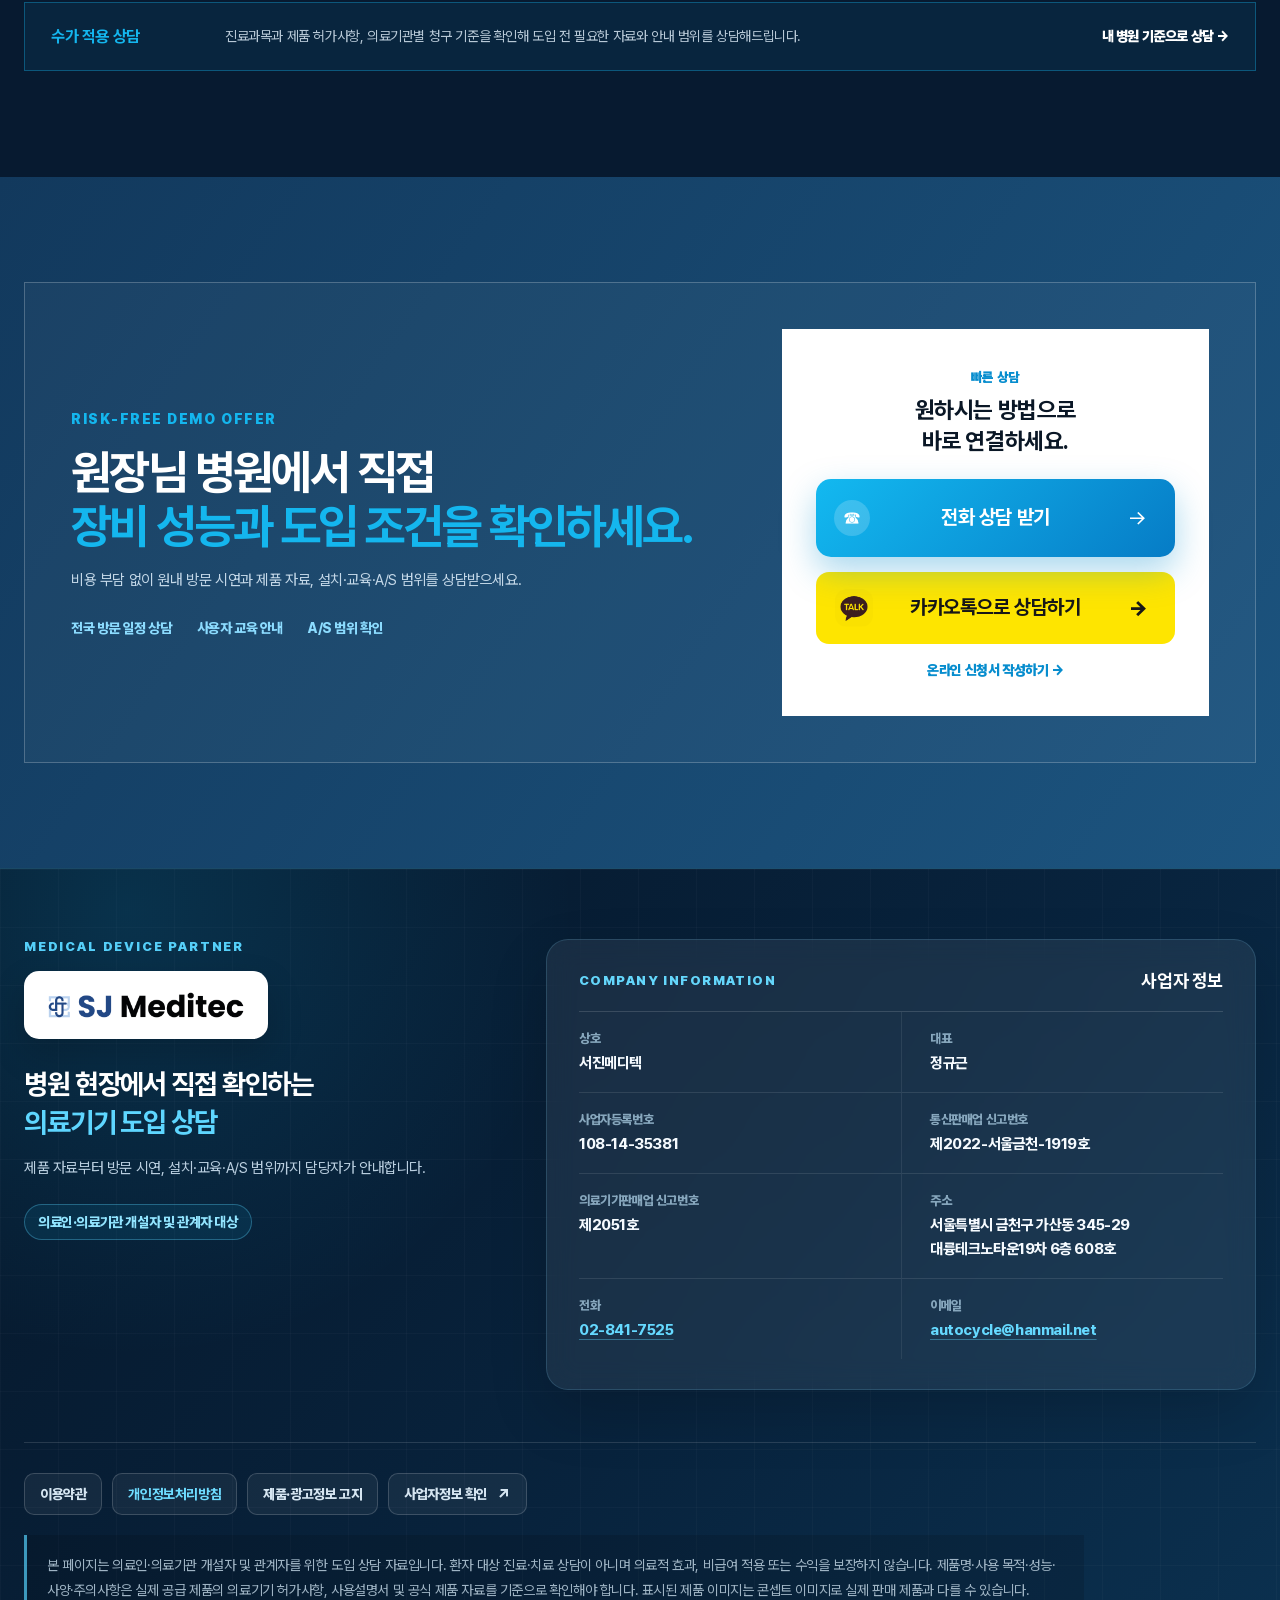
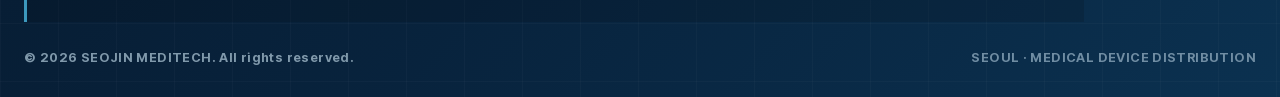
==== commit e7e5cefb: "Refine company information layout" ====
--- a/index.html
+++ b/index.html
@@ -9,7 +9,7 @@
   <title>신장분사치료기 방문 데모 | 서진메디텍</title>
   <link rel="icon" href="assets/logo-mark.png" type="image/png">
   <link rel="preload" href="assets/hero-installation-v1.webp" as="image" type="image/webp" fetchpriority="high">
-  <link rel="stylesheet" href="styles-v2.css?v=20260828-02">
+  <link rel="stylesheet" href="styles-v2.css?v=20260828-03">
   <script type="application/ld+json">
   {
     "@context": "https://schema.org",
--- a/styles-v2.css
+++ b/styles-v2.css
@@ -532,11 +532,12 @@
 .footer-card-head strong { font-size: 18px; }
 .company-info { display: grid; grid-template-columns: repeat(2,minmax(0,1fr)); gap: 0; margin: 0; }
 .company-info > div { min-width: 0; padding: 19px 12px 17px 0; border-bottom: 1px solid rgba(255,255,255,.1); }
+.company-info > div:nth-child(odd) { padding-right: 28px; }
+.company-info > div:nth-child(even) { padding-left: 28px; border-left: 1px solid rgba(255,255,255,.08); }
 .company-info > div:nth-last-child(-n+2) { border-bottom: 0; }
 .company-info dt { margin-bottom: 6px; color: #87a7bd; font-size: 13px; font-weight: 800; }
 .company-info dd { margin: 0; color: #f6fbff; font-size: 15px; font-weight: 750; line-height: 1.55; }
 .company-info a { color: #65d9ff; text-decoration: underline; text-decoration-color: rgba(101,217,255,.38); text-underline-offset: 4px; }
-.company-address { grid-column: 1 / -1; }
 .footer-legal { margin-top: 52px; padding-top: 30px; border-top: 1px solid rgba(255,255,255,.13); }
 .footer-links { display: flex; flex-wrap: wrap; gap: 10px; margin: 0 0 20px; }
 .footer-links a { min-height: 42px; display: inline-flex; align-items: center; gap: 8px; padding: 0 15px; border: 1px solid rgba(255,255,255,.17); border-radius: 10px; background: rgba(255,255,255,.055); color: #d5e5f1; font-size: 14px; font-weight: 800; transition: border-color .2s,background .2s,color .2s,transform .2s; }
@@ -701,8 +702,8 @@
   .footer-card-head { align-items: flex-start; flex-direction: column-reverse; gap: 3px; }
   .company-info { grid-template-columns: 1fr; }
   .company-info > div,.company-info > div:nth-last-child(-n+2) { padding: 15px 0; border-bottom: 1px solid rgba(255,255,255,.1); }
+  .company-info > div:nth-child(even) { padding-left: 0; border-left: 0; }
   .company-info > div:last-child { border-bottom: 0; }
-  .company-address { grid-column: auto; }
   .footer-legal { margin-top: 38px; padding-top: 24px; }
   .footer-links { display: grid; grid-template-columns: 1fr 1fr; }
   .footer-links a { justify-content: center; padding: 0 10px; text-align: center; }
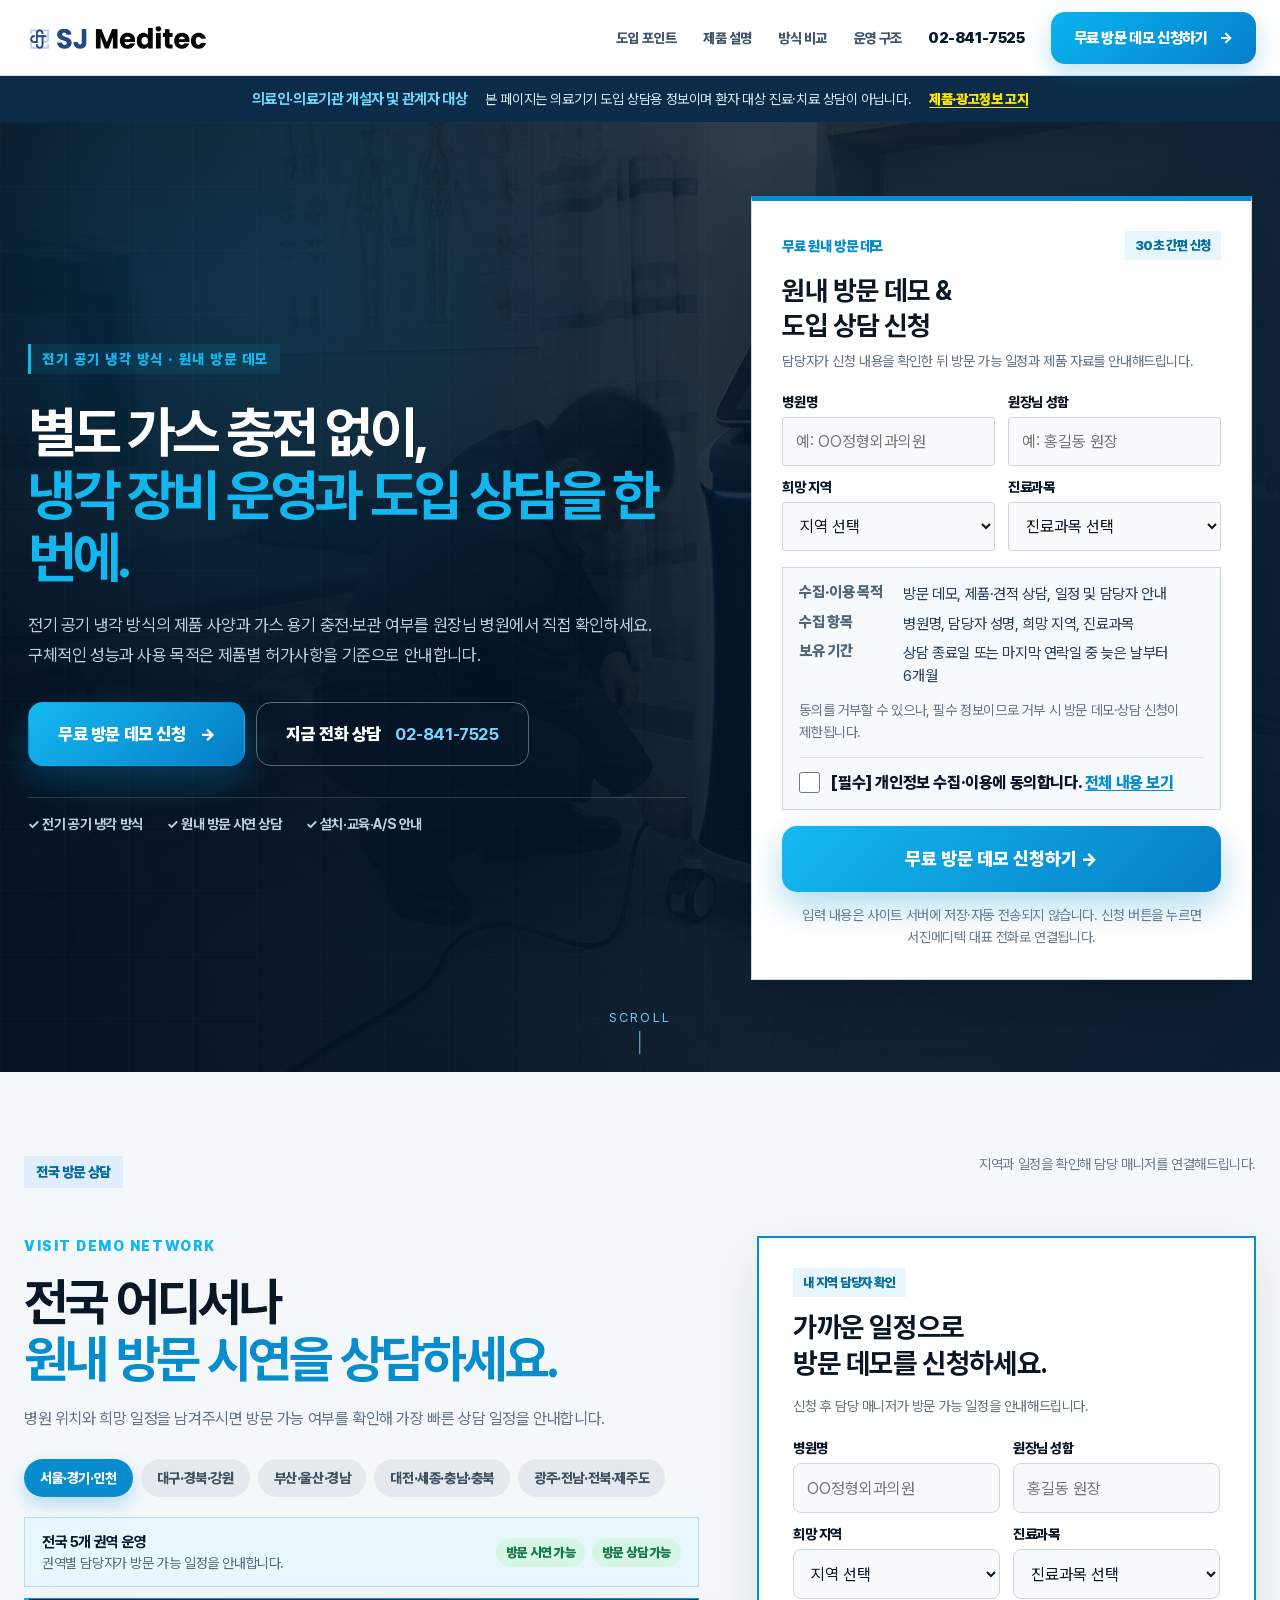
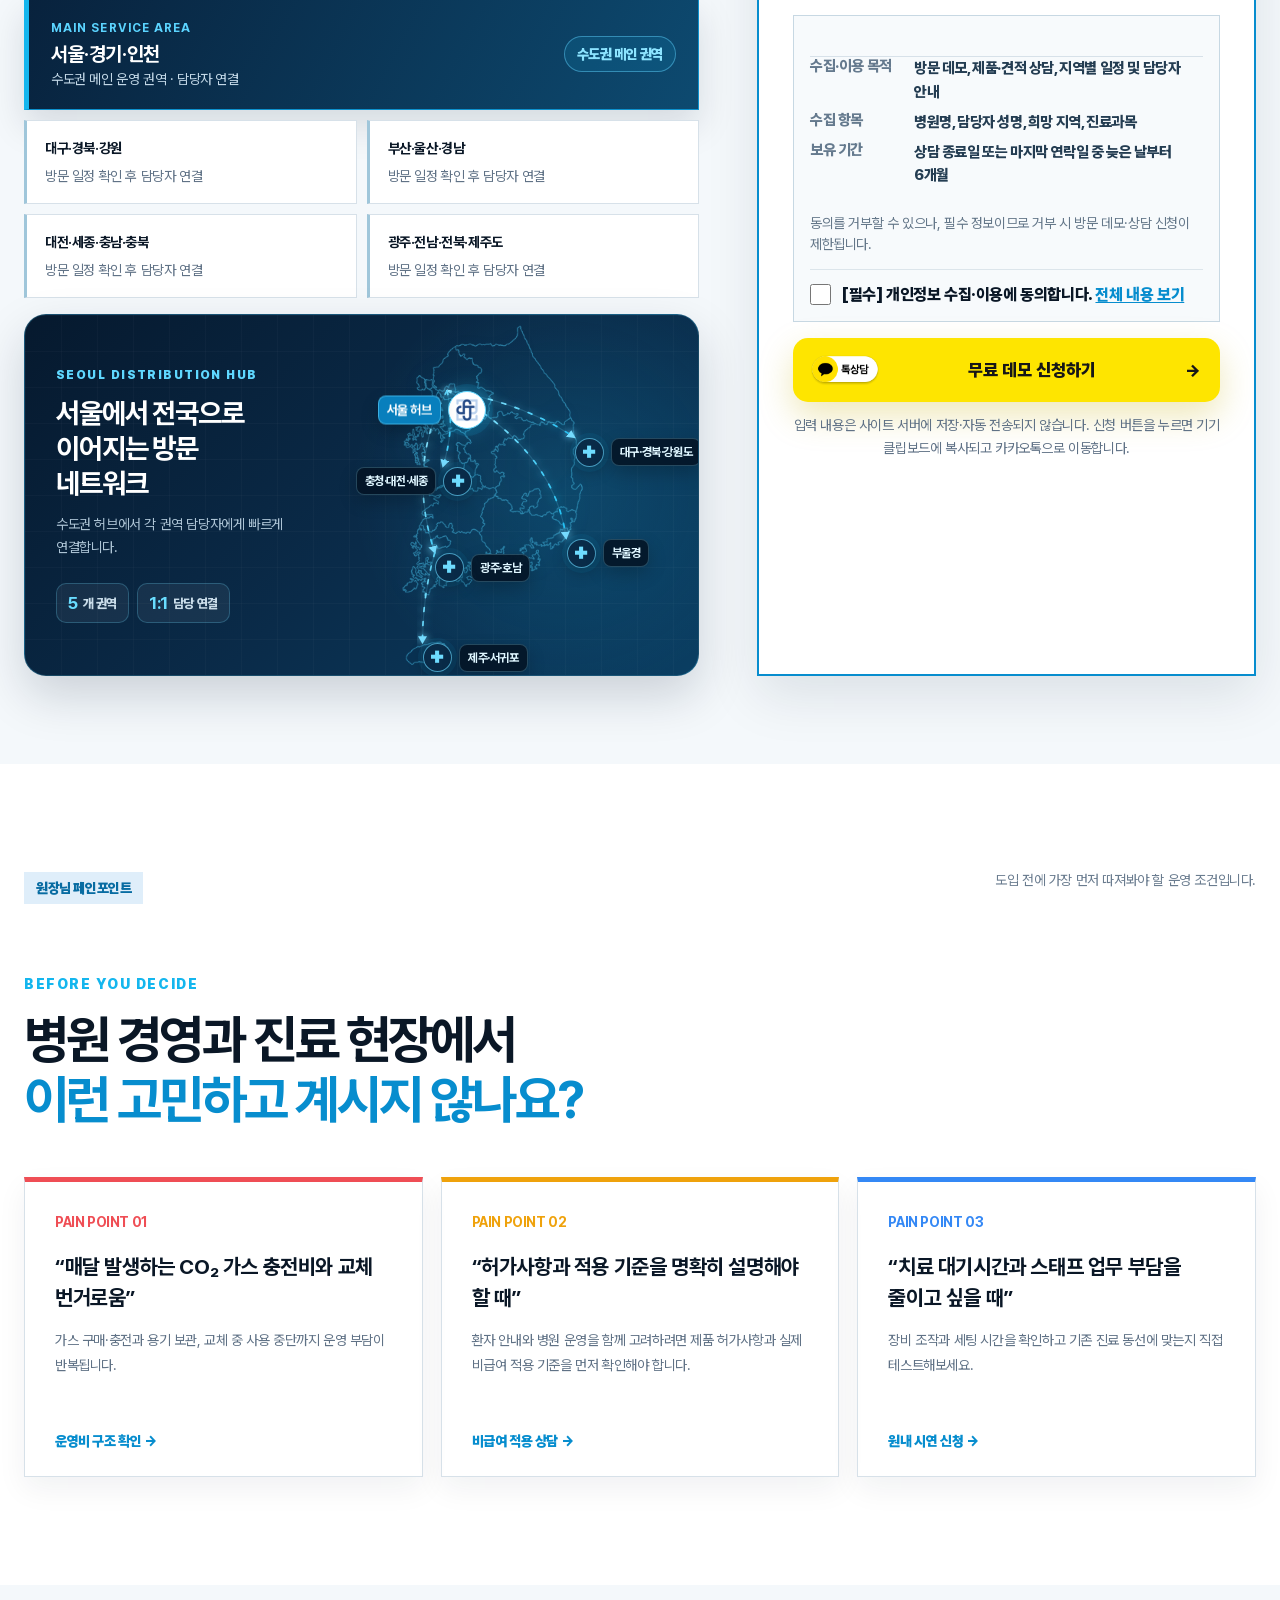
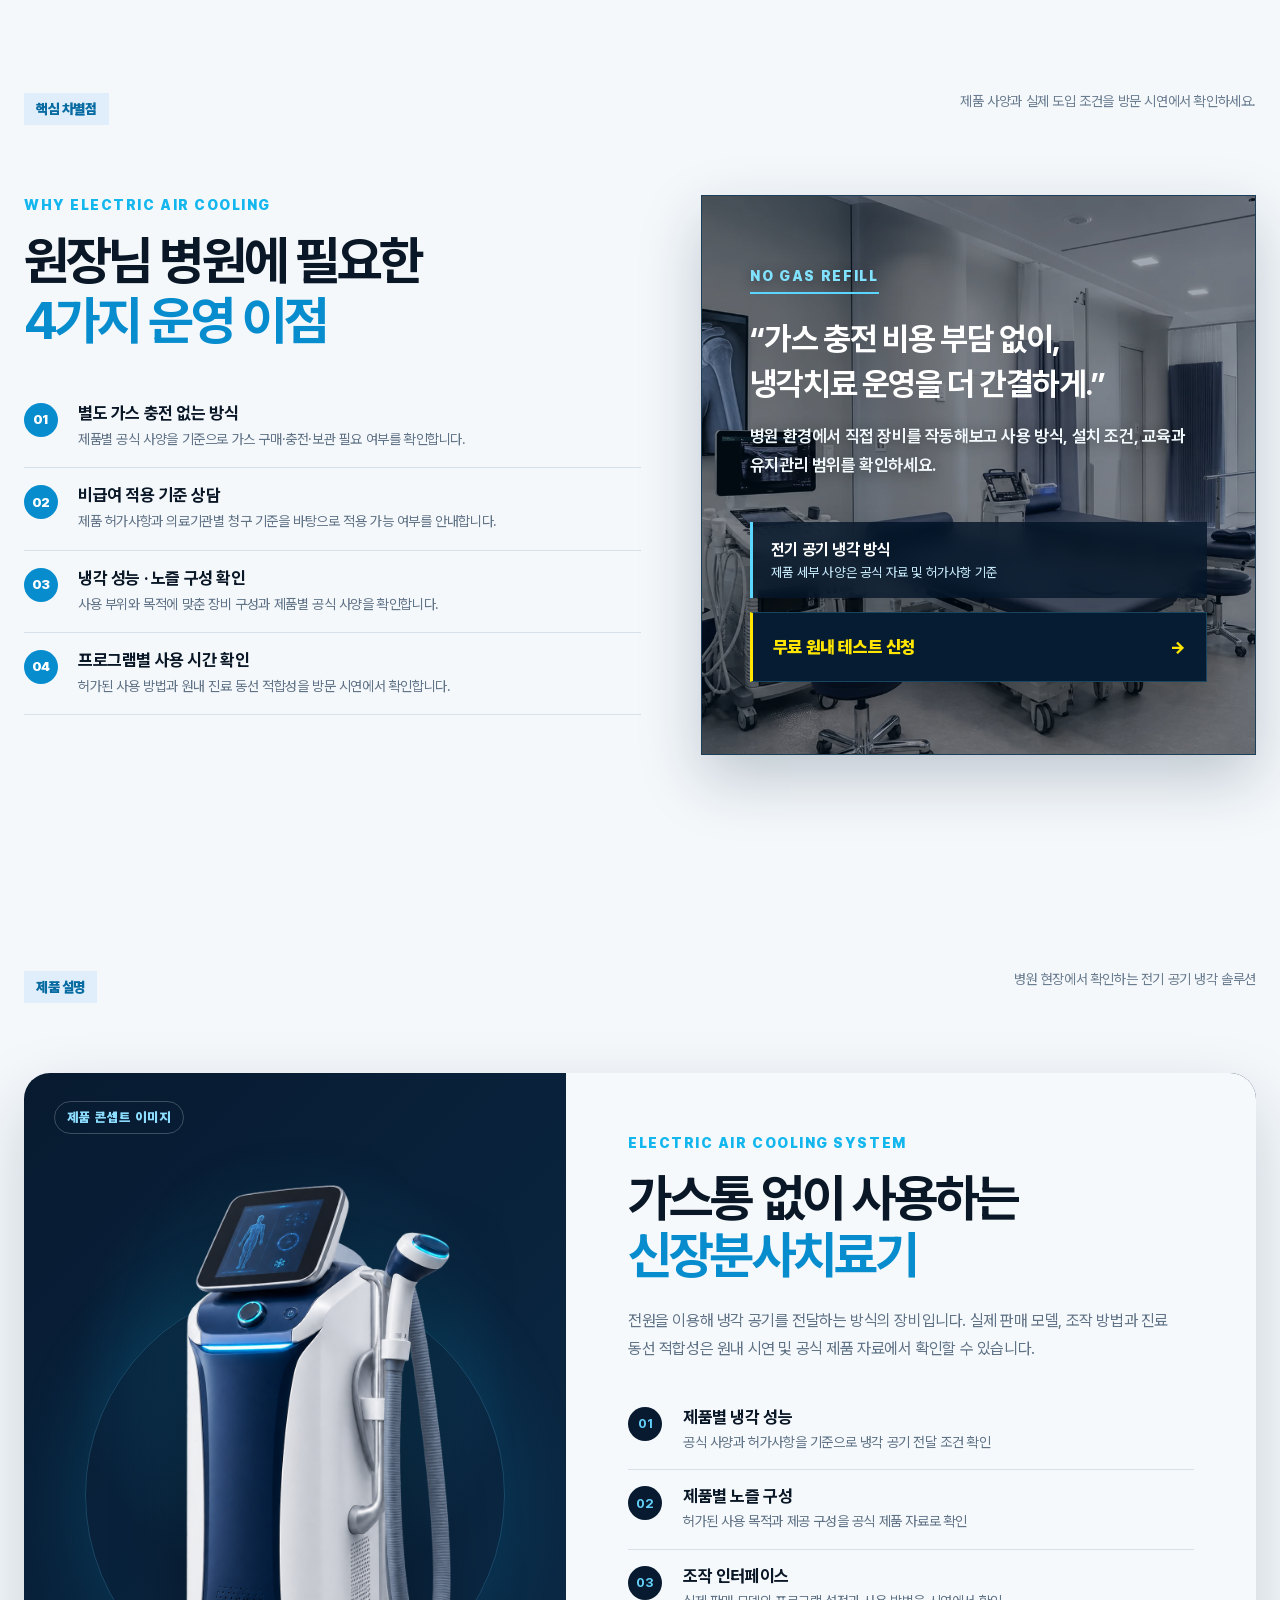
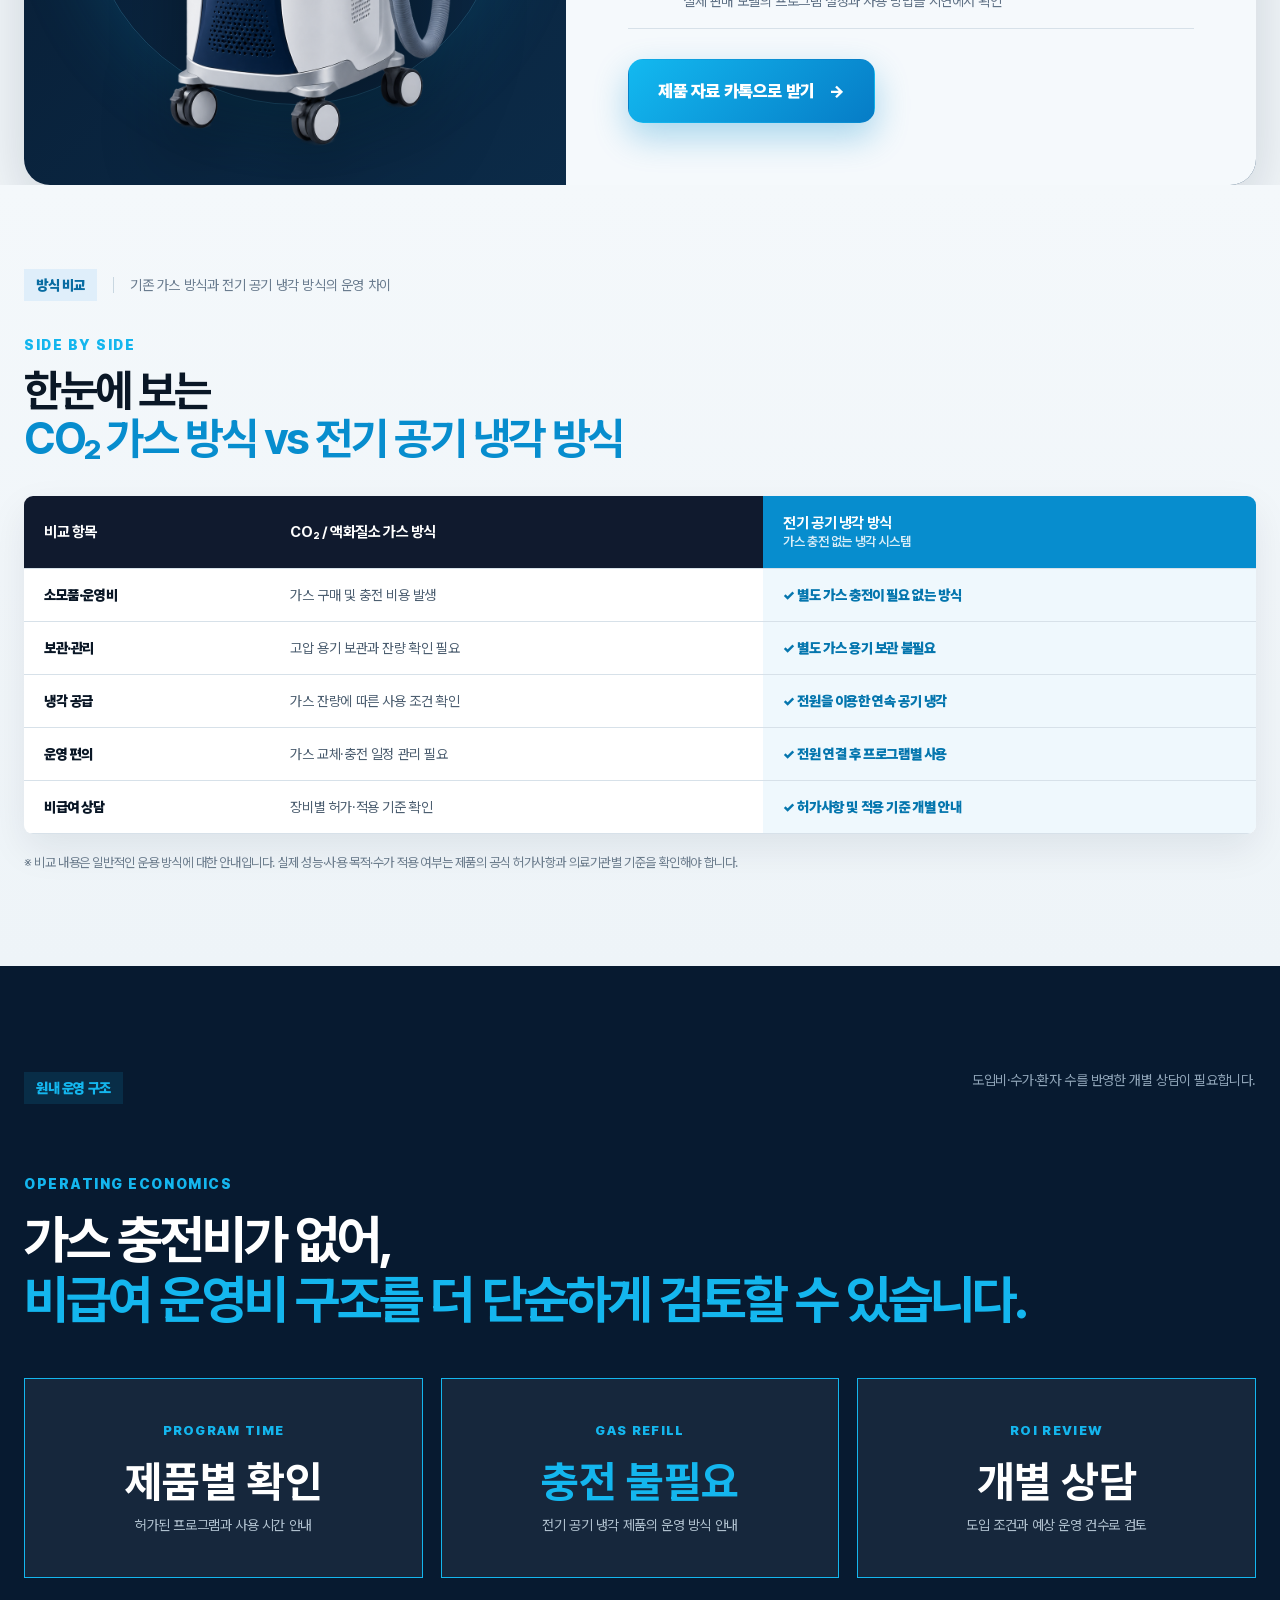
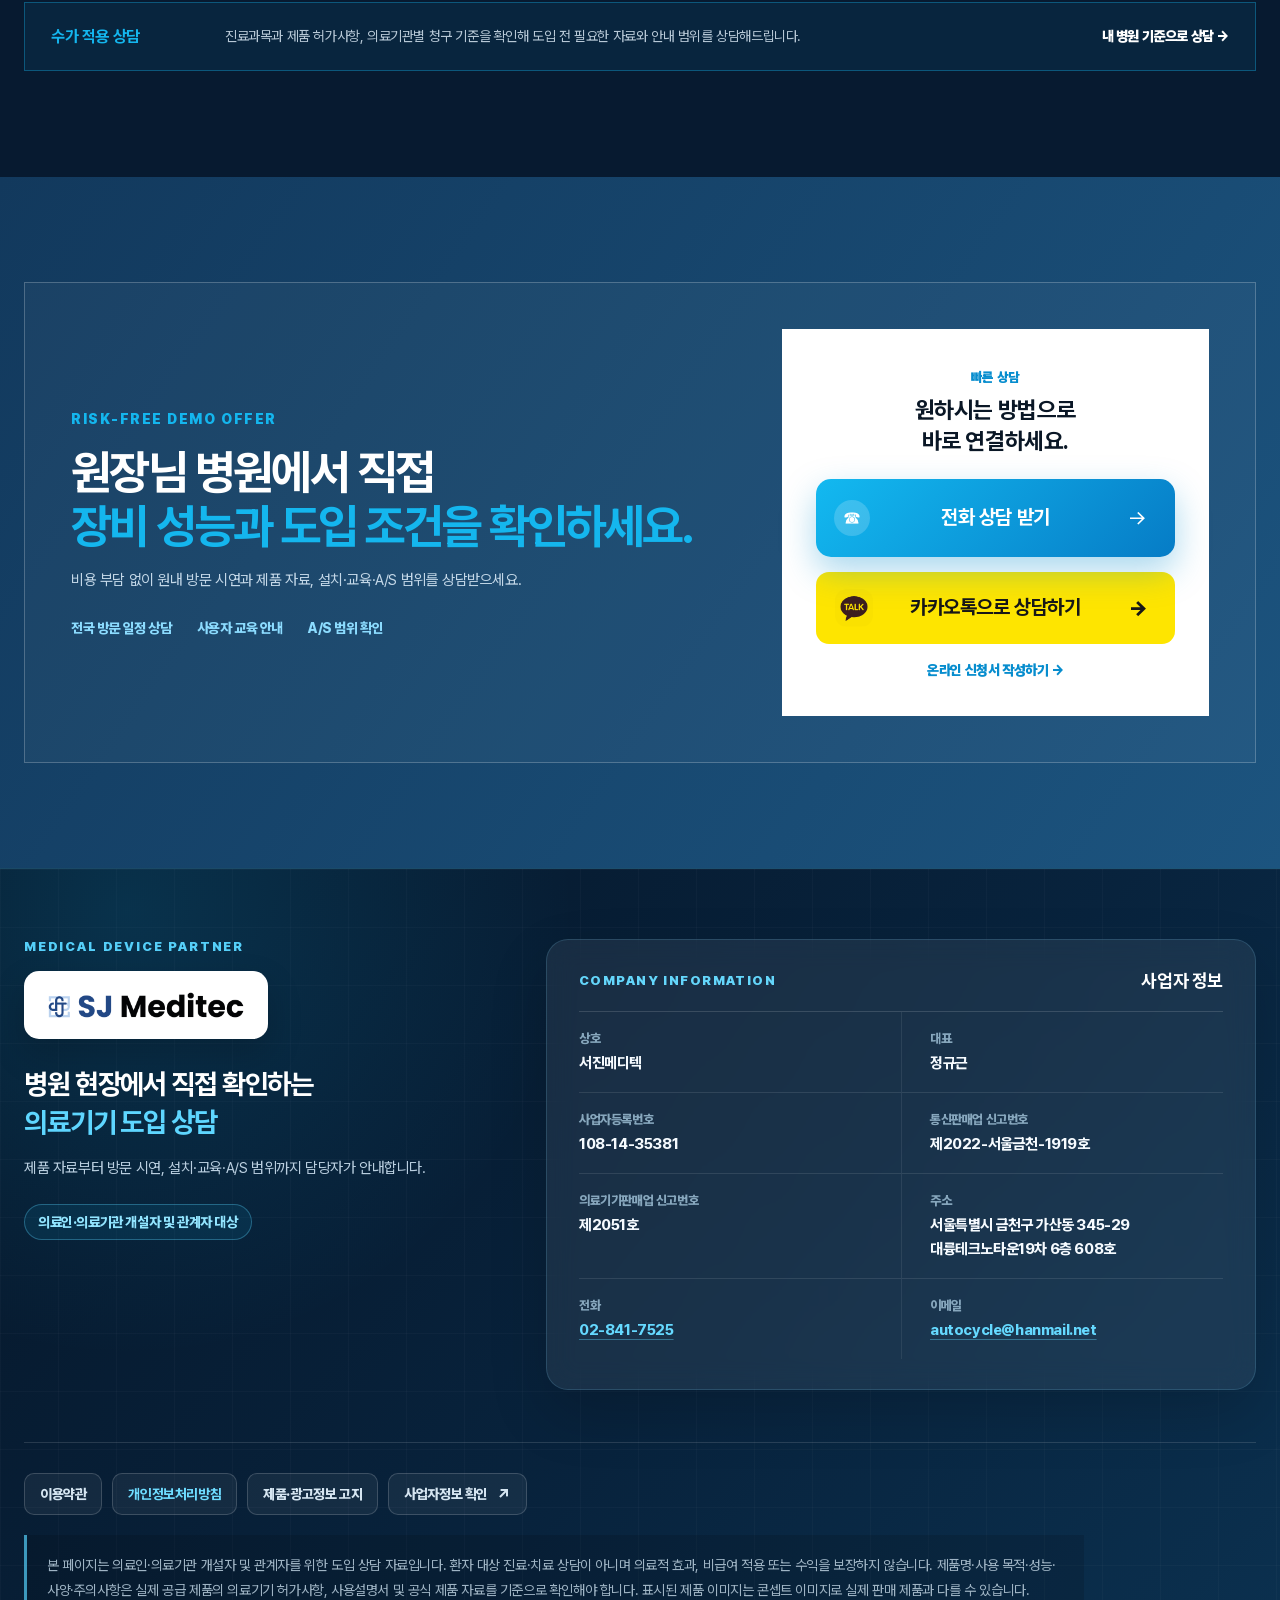
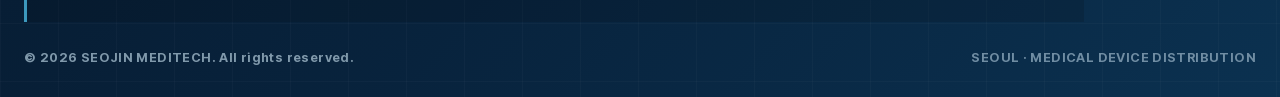
==== commit e1e0f40a: "Refine map regions and Jeju route" ====
--- a/index.html
+++ b/index.html
@@ -9,7 +9,7 @@
   <title>신장분사치료기 방문 데모 | 서진메디텍</title>
   <link rel="icon" href="assets/logo-mark.png" type="image/png">
   <link rel="preload" href="assets/hero-installation-v1.webp" as="image" type="image/webp" fetchpriority="high">
-  <link rel="stylesheet" href="styles-v2.css?v=20260828-03">
+  <link rel="stylesheet" href="styles-v2.css?v=20260828-04">
   <script type="application/ld+json">
   {
     "@context": "https://schema.org",
@@ -143,7 +143,7 @@
                 <span><b>1:1</b> 담당 연결</span>
               </div>
             </div>
-            <div class="map-stage" role="img" aria-label="서울 허브에서 충청, 대구·경북, 부산·울산·경남, 광주·전남·전북으로 연결되는 방문 시연 네트워크 지도">
+            <div class="map-stage" role="img" aria-label="서울 허브에서 충청·대전·세종, 대구·경북·강원도, 부산·울산·경남, 광주·호남을 거쳐 제주·서귀포로 연결되는 방문 시연 네트워크 지도">
               <img class="map-outline" src="assets/south-korea-map-outline.png" alt="" aria-hidden="true">
               <svg class="map-routes" viewBox="0 0 100 100" preserveAspectRatio="none" aria-hidden="true">
                 <defs>
@@ -160,21 +160,24 @@
                   </marker>
                 </defs>
                 <g class="route-lines">
-                  <path class="route-base" d="M49 21 Q49 31 53 41"/>
-                  <path class="route-base" d="M49 21 Q59 33 63 50"/>
-                  <path class="route-base" d="M49 21 Q66 37 68 62"/>
-                  <path class="route-base" d="M49 21 Q42 40 48 62"/>
-                  <path class="route-flow route-one" d="M49 21 Q49 31 53 41" marker-end="url(#route-arrow)"/>
-                  <path class="route-flow route-two" d="M49 21 Q59 33 63 50" marker-end="url(#route-arrow)"/>
-                  <path class="route-flow route-three" d="M49 21 Q66 37 68 62" marker-end="url(#route-arrow)"/>
-                  <path class="route-flow route-four" d="M49 21 Q42 40 48 62" marker-end="url(#route-arrow)"/>
+                  <path class="route-base" d="M39 21 Q41 31 38 42"/>
+                  <path class="route-base" d="M39 21 Q57 24 70 34"/>
+                  <path class="route-base" d="M39 21 Q65 37 68 62"/>
+                  <path class="route-base" d="M39 21 Q29 42 36 66"/>
+                  <path class="route-base" d="M36 66 Q33 78 33 91"/>
+                  <path class="route-flow route-one" d="M39 21 Q41 31 38 42" marker-end="url(#route-arrow)"/>
+                  <path class="route-flow route-two" d="M39 21 Q57 24 70 34" marker-end="url(#route-arrow)"/>
+                  <path class="route-flow route-three" d="M39 21 Q65 37 68 62" marker-end="url(#route-arrow)"/>
+                  <path class="route-flow route-four" d="M39 21 Q29 42 36 66" marker-end="url(#route-arrow)"/>
+                  <path class="route-flow route-five" d="M36 66 Q33 78 33 91" marker-end="url(#route-arrow)"/>
                 </g>
               </svg>
-              <span class="map-node map-hub" style="--x:49%;--y:21%;--delay:0s"><span class="node-icon"><img src="assets/logo-mark.png" alt=""></span><b>서울 허브</b></span>
-              <span class="map-node" style="--x:53%;--y:41%;--delay:.2s"><span class="node-icon">✚</span><b>충청</b></span>
-              <span class="map-node" style="--x:63%;--y:50%;--delay:.55s"><span class="node-icon">✚</span><b>대구·경북</b></span>
+              <span class="map-node map-hub label-left" style="--x:39%;--y:21%;--delay:0s"><span class="node-icon"><img src="assets/logo-mark.png" alt=""></span><b>서울 허브</b></span>
+              <span class="map-node label-left" style="--x:38%;--y:42%;--delay:.2s"><span class="node-icon">✚</span><b>충청·대전·세종</b></span>
+              <span class="map-node east-node" style="--x:70%;--y:34%;--delay:.55s"><span class="node-icon">✚</span><b>대구·경북·강원도</b></span>
               <span class="map-node" style="--x:68%;--y:62%;--delay:.8s"><span class="node-icon">✚</span><b>부울경</b></span>
-              <span class="map-node" style="--x:48%;--y:62%;--delay:.4s"><span class="node-icon">✚</span><b>호남</b></span>
+              <span class="map-node" style="--x:36%;--y:66%;--delay:.4s"><span class="node-icon">✚</span><b>광주·호남</b></span>
+              <span class="map-node" style="--x:33%;--y:91%;--delay:.7s"><span class="node-icon">✚</span><b>제주·서귀포</b></span>
             </div>
           </div>
         </div>
--- a/styles-v2.css
+++ b/styles-v2.css
@@ -370,11 +370,14 @@
 .route-two { animation-delay: -.35s; }
 .route-three { animation-delay: -.7s; }
 .route-four { animation-delay: -1.05s; }
-.map-node { position: absolute; z-index: 3; top: var(--y); left: var(--x); display: flex; align-items: center; gap: 6px; pointer-events: none; animation: mapNodeFloat 3.1s ease-in-out infinite var(--delay); }
+.route-five { animation-delay: -1.3s; }
+.map-node { position: absolute; z-index: 3; top: var(--y); left: var(--x); width: 29px; height: 29px; pointer-events: none; animation: mapNodeFloat 3.1s ease-in-out infinite var(--delay); }
 .map-node .node-icon { width: 29px; height: 29px; display: grid; flex: 0 0 29px; place-items: center; border: 1px solid rgba(103,216,255,.65); border-radius: 50%; background: #092b48; color: #6edcff; box-shadow: 0 0 0 5px rgba(20,182,238,.07),0 5px 15px rgba(0,0,0,.25); font-size: 13px; }
 .map-node .node-icon img { width: 18px; height: 18px; object-fit: contain; }
-.map-node b { padding: 6px 8px; border: 1px solid rgba(141,218,245,.25); border-radius: 8px; background: rgba(4,20,37,.88); color: #dff6ff; box-shadow: 0 7px 18px rgba(0,0,0,.2); font-size: 12px; white-space: nowrap; backdrop-filter: blur(7px); }
-.map-hub .node-icon { width: 38px; height: 38px; flex-basis: 38px; border-color: #64d8ff; background: #fff; box-shadow: 0 0 0 7px rgba(20,182,238,.12),0 0 25px rgba(56,199,244,.38); }
+.map-node b { position: absolute; top: 50%; left: calc(100% + 7px); padding: 6px 8px; border: 1px solid rgba(141,218,245,.25); border-radius: 8px; background: rgba(4,20,37,.88); color: #dff6ff; box-shadow: 0 7px 18px rgba(0,0,0,.2); font-size: 12px; white-space: nowrap; transform: translateY(-50%); backdrop-filter: blur(7px); }
+.map-node.label-left b { right: calc(100% + 7px); left: auto; }
+.map-hub { width: 38px; height: 38px; }
+.map-hub .node-icon { width: 38px; height: 38px; border-color: #64d8ff; background: #fff; box-shadow: 0 0 0 7px rgba(20,182,238,.12),0 0 25px rgba(56,199,244,.38); }
 .map-hub .node-icon img { width: 24px; height: 24px; }
 .map-hub b { border-color: rgba(101,215,255,.55); background: #087fbd; color: #fff; font-size: 13px; }
 .network-card { padding: 34px; background: #fff; border: 2px solid var(--blue); box-shadow: 0 20px 50px rgba(7,26,48,.1); }
@@ -661,6 +664,7 @@
 }
 
 @media (max-width: 520px) {
+  .map-node.east-node b { right: calc(100% + 7px); left: auto; }
   .top-cta span { display: none; }
   .hero-actions { display: grid; }
   .hero-actions .button { width: 100%; }
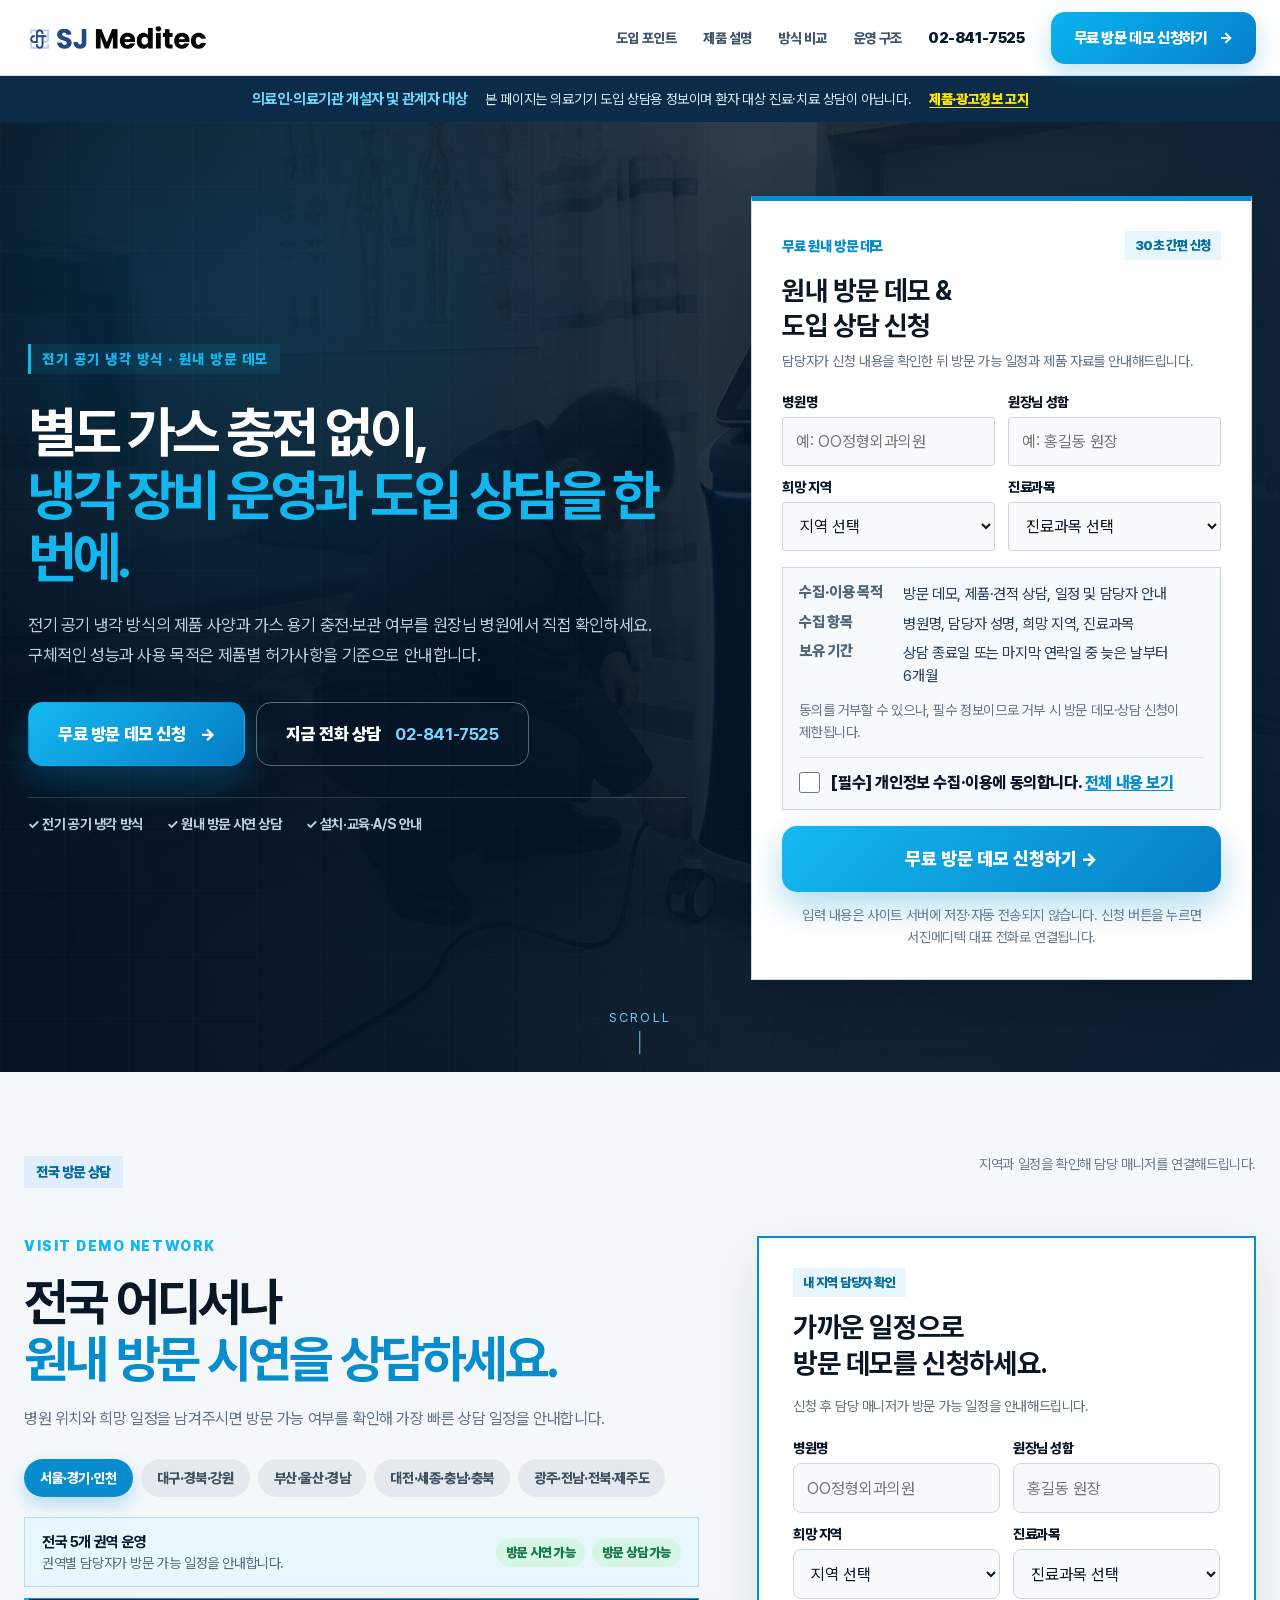
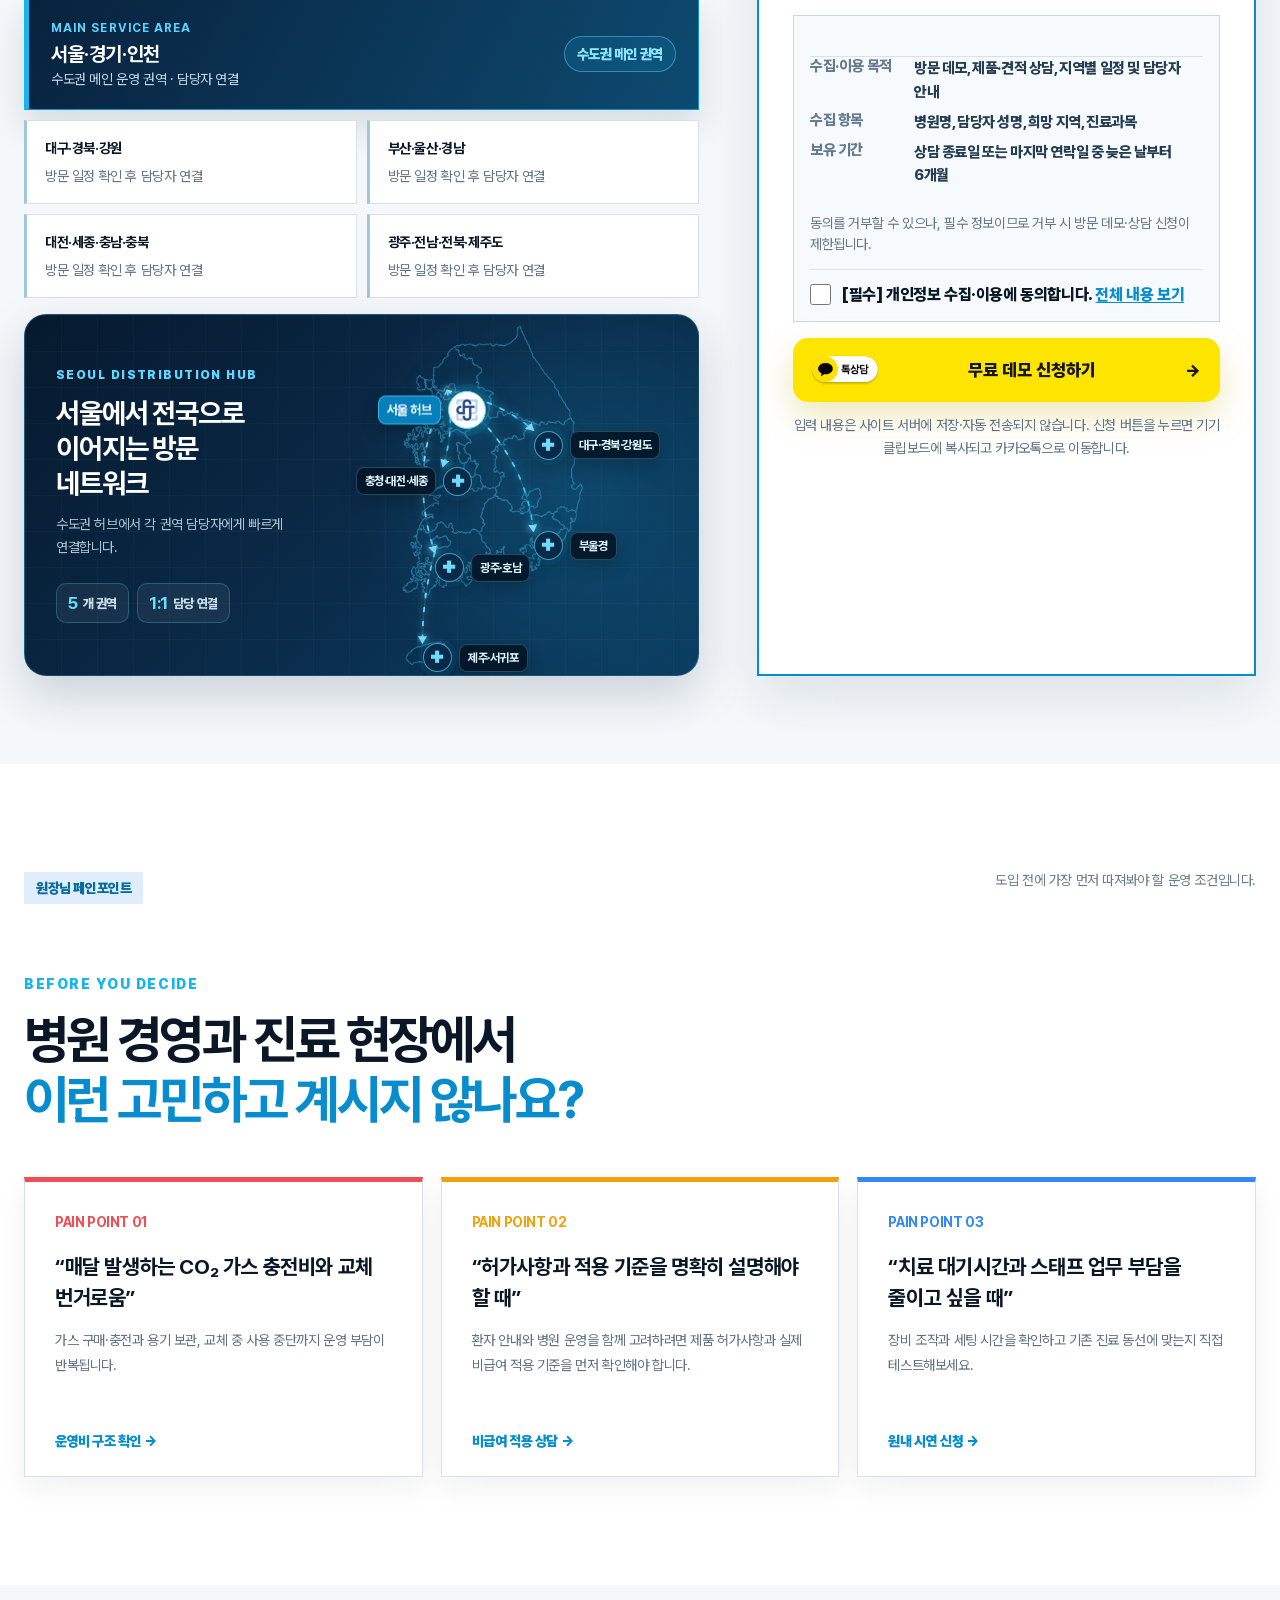
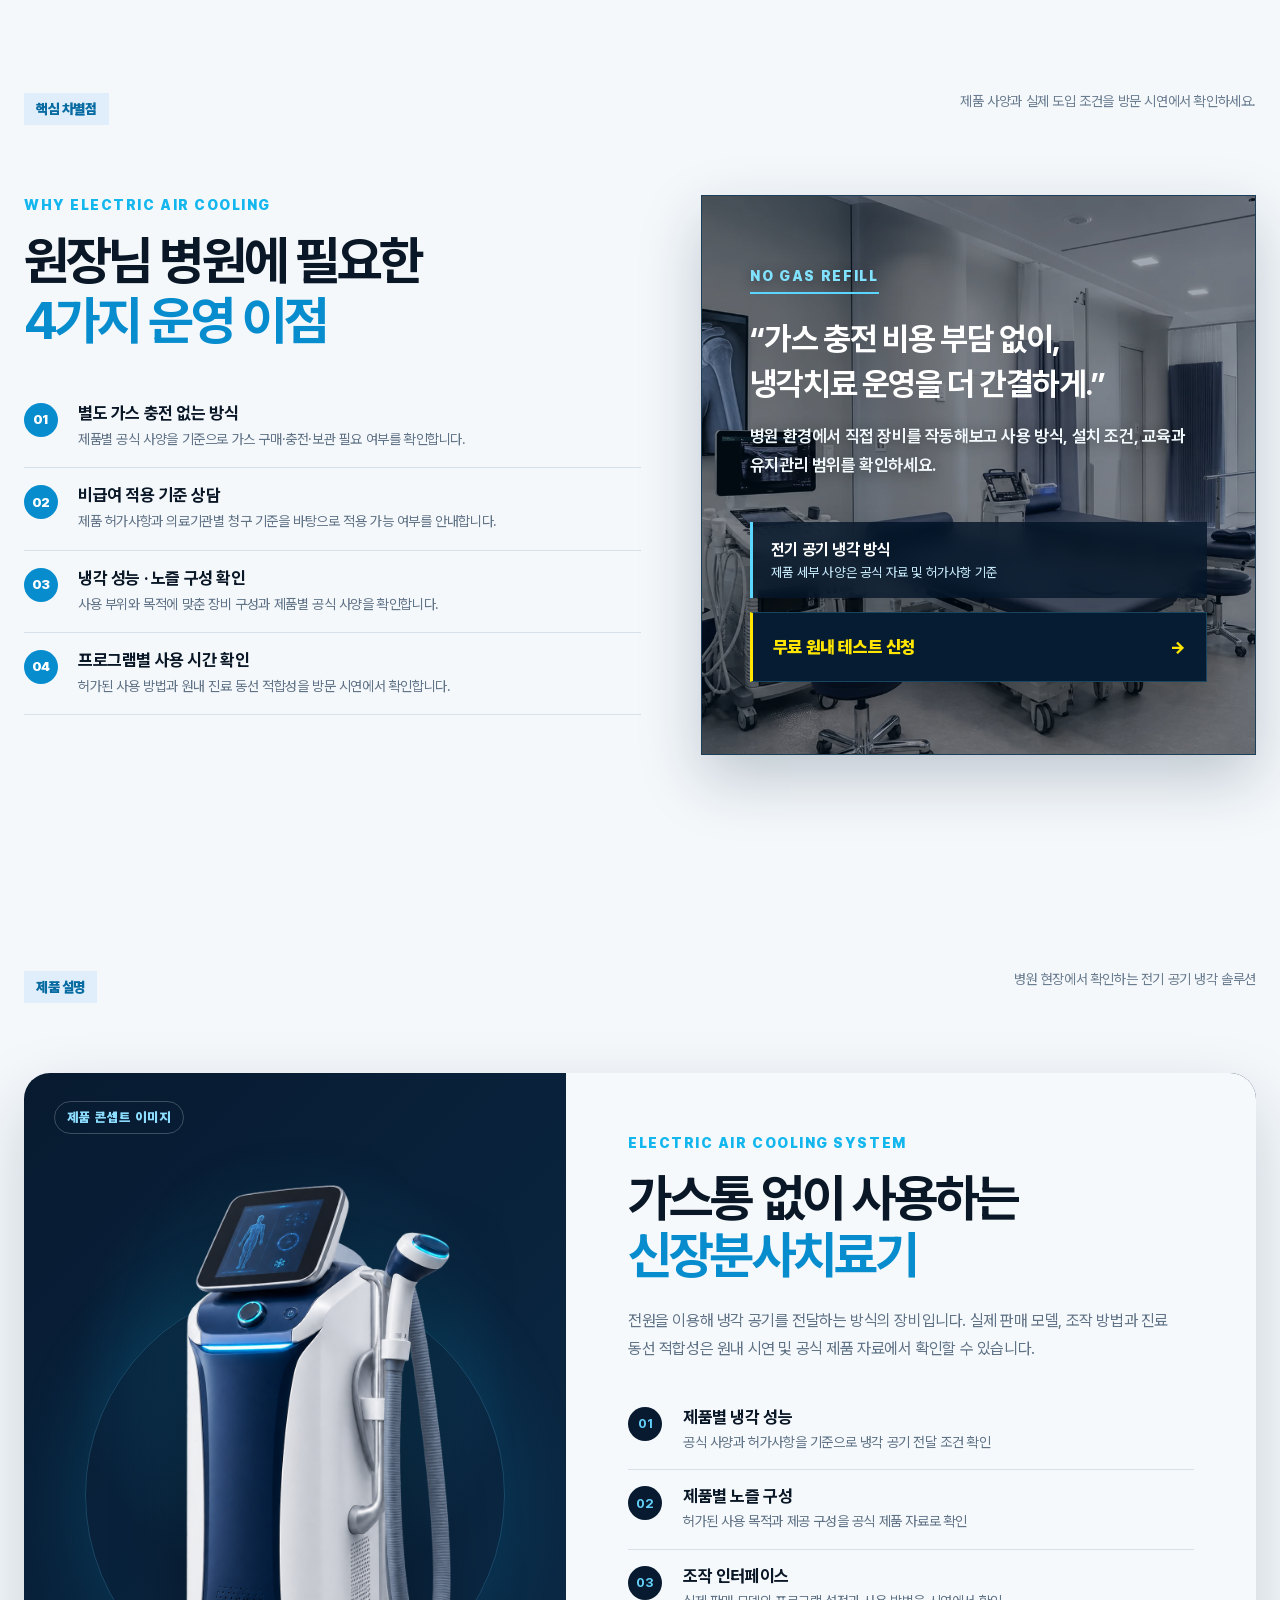
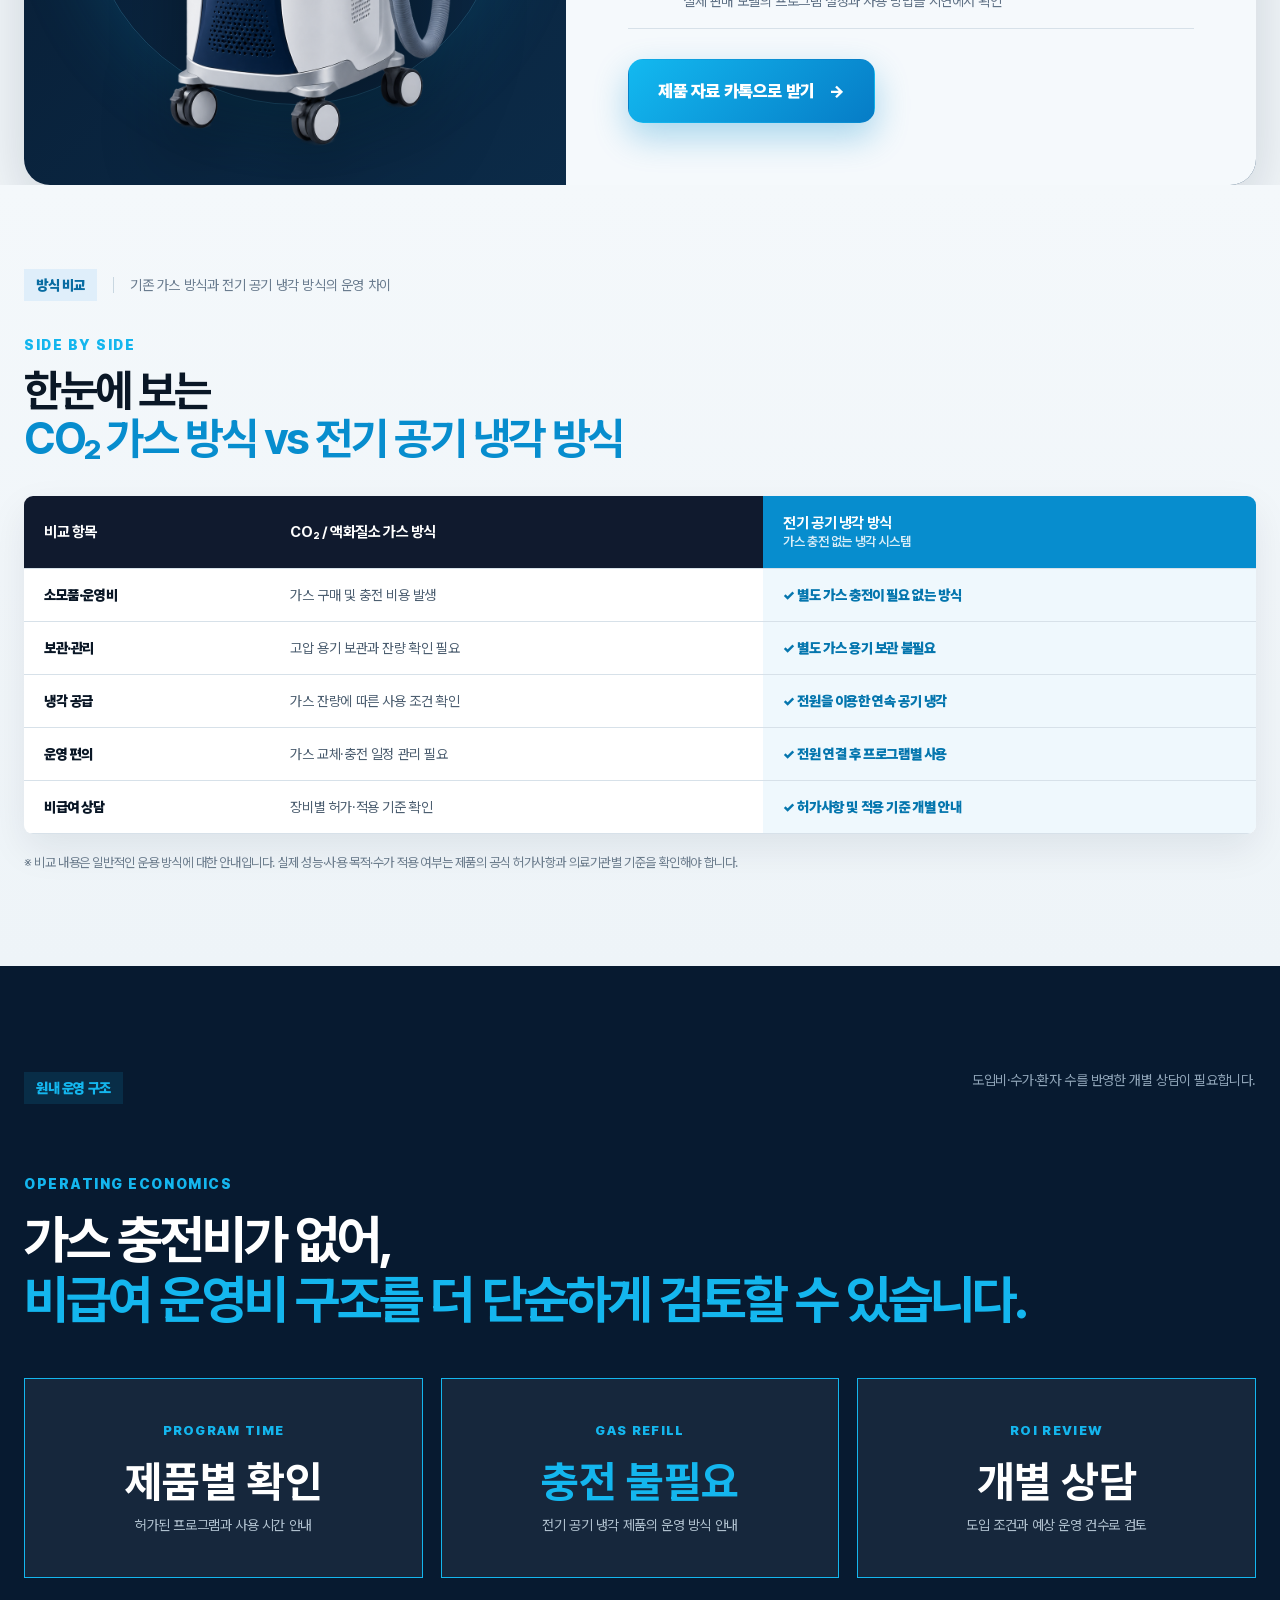
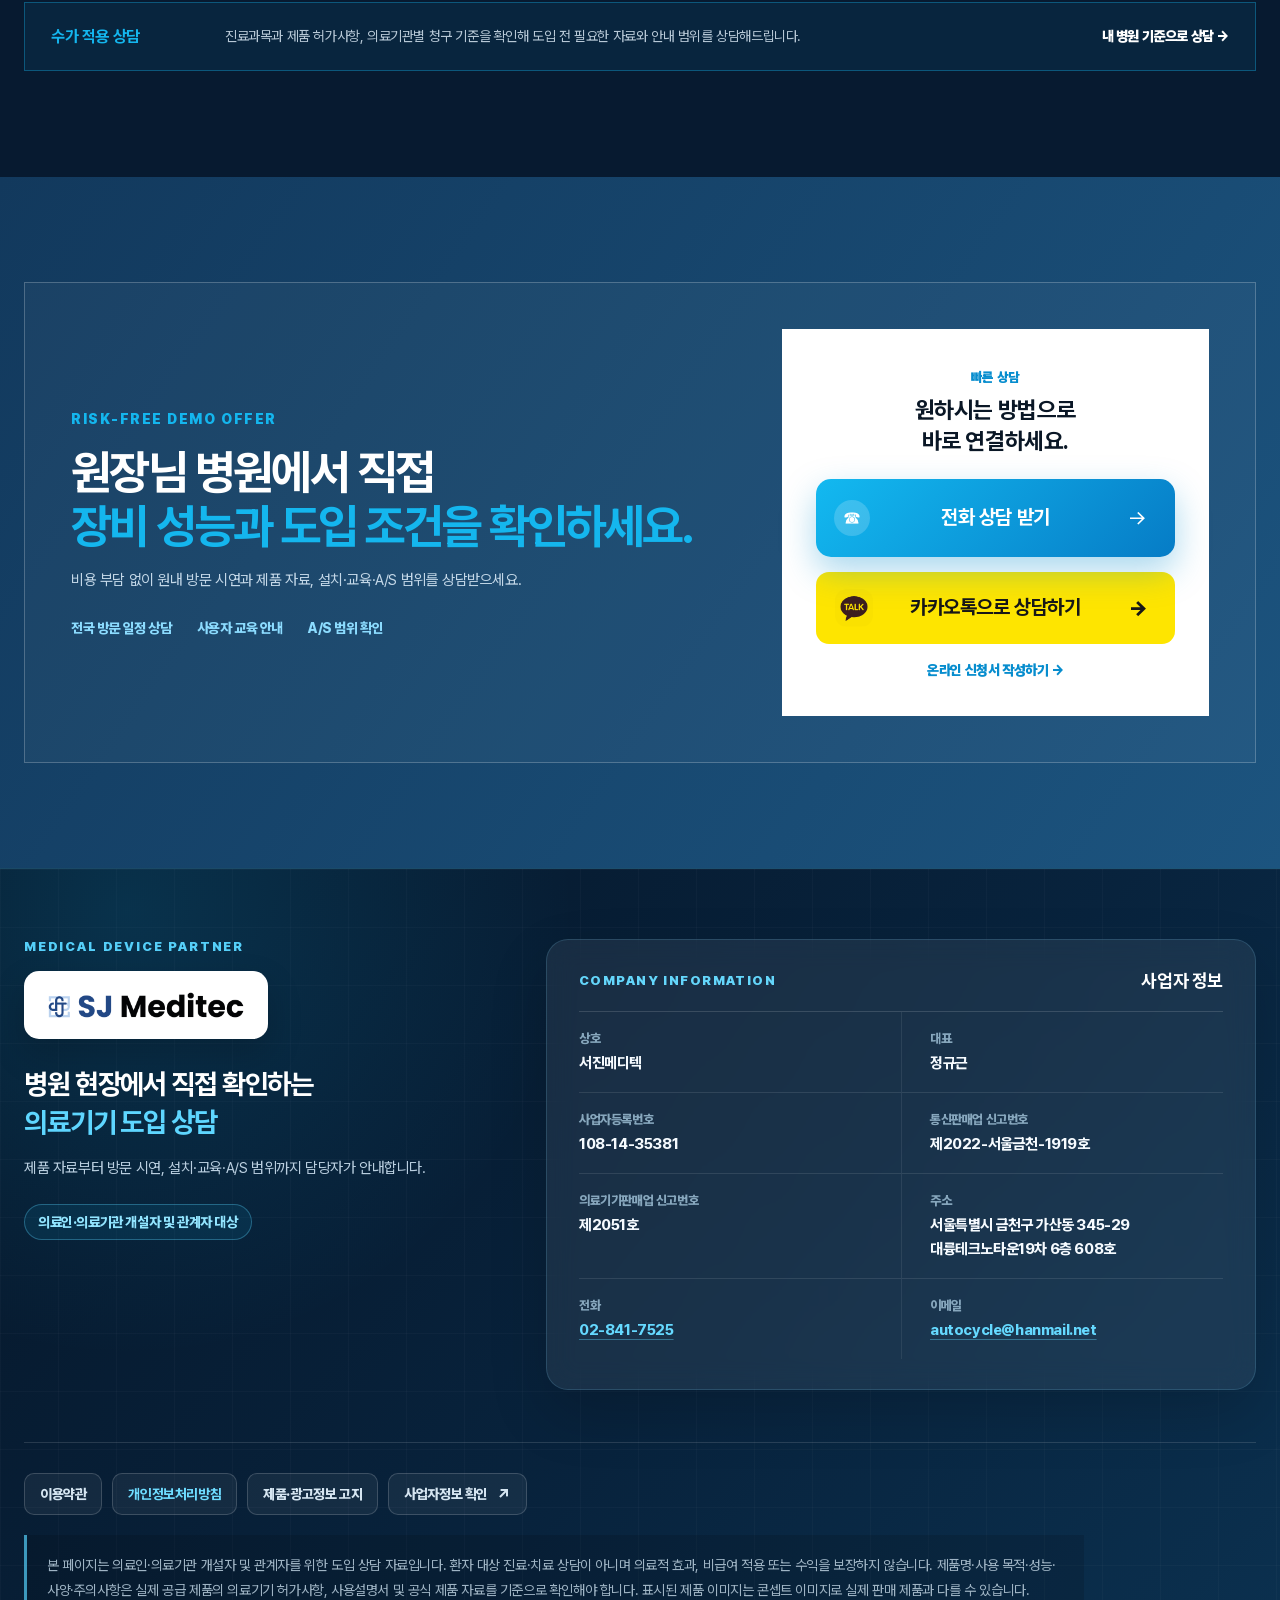
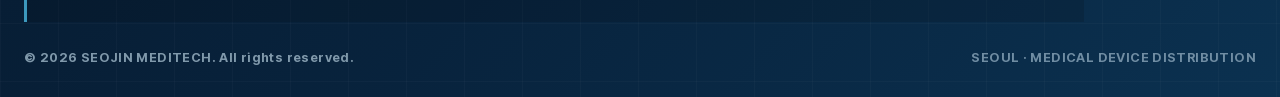
==== commit 96b569a7: "Align eastern map markers with regional targets" ====
--- a/index.html
+++ b/index.html
@@ -161,21 +161,21 @@
                 </defs>
                 <g class="route-lines">
                   <path class="route-base" d="M39 21 Q41 31 38 42"/>
-                  <path class="route-base" d="M39 21 Q57 24 70 34"/>
-                  <path class="route-base" d="M39 21 Q65 37 68 62"/>
+                  <path class="route-base" d="M39 21 Q52 24 60 32"/>
+                  <path class="route-base" d="M39 21 Q58 37 60 60"/>
                   <path class="route-base" d="M39 21 Q29 42 36 66"/>
                   <path class="route-base" d="M36 66 Q33 78 33 91"/>
                   <path class="route-flow route-one" d="M39 21 Q41 31 38 42" marker-end="url(#route-arrow)"/>
-                  <path class="route-flow route-two" d="M39 21 Q57 24 70 34" marker-end="url(#route-arrow)"/>
-                  <path class="route-flow route-three" d="M39 21 Q65 37 68 62" marker-end="url(#route-arrow)"/>
+                  <path class="route-flow route-two" d="M39 21 Q52 24 60 32" marker-end="url(#route-arrow)"/>
+                  <path class="route-flow route-three" d="M39 21 Q58 37 60 60" marker-end="url(#route-arrow)"/>
                   <path class="route-flow route-four" d="M39 21 Q29 42 36 66" marker-end="url(#route-arrow)"/>
                   <path class="route-flow route-five" d="M36 66 Q33 78 33 91" marker-end="url(#route-arrow)"/>
                 </g>
               </svg>
               <span class="map-node map-hub label-left" style="--x:39%;--y:21%;--delay:0s"><span class="node-icon"><img src="assets/logo-mark.png" alt=""></span><b>서울 허브</b></span>
               <span class="map-node label-left" style="--x:38%;--y:42%;--delay:.2s"><span class="node-icon">✚</span><b>충청·대전·세종</b></span>
-              <span class="map-node east-node" style="--x:70%;--y:34%;--delay:.55s"><span class="node-icon">✚</span><b>대구·경북·강원도</b></span>
-              <span class="map-node" style="--x:68%;--y:62%;--delay:.8s"><span class="node-icon">✚</span><b>부울경</b></span>
+              <span class="map-node" style="--x:60%;--y:32%;--delay:.55s"><span class="node-icon">✚</span><b>대구·경북·강원도</b></span>
+              <span class="map-node" style="--x:60%;--y:60%;--delay:.8s"><span class="node-icon">✚</span><b>부울경</b></span>
               <span class="map-node" style="--x:36%;--y:66%;--delay:.4s"><span class="node-icon">✚</span><b>광주·호남</b></span>
               <span class="map-node" style="--x:33%;--y:91%;--delay:.7s"><span class="node-icon">✚</span><b>제주·서귀포</b></span>
             </div>
--- a/styles-v2.css
+++ b/styles-v2.css
@@ -664,7 +664,6 @@
 }
 
 @media (max-width: 520px) {
-  .map-node.east-node b { right: calc(100% + 7px); left: auto; }
   .top-cta span { display: none; }
   .hero-actions { display: grid; }
   .hero-actions .button { width: 100%; }
